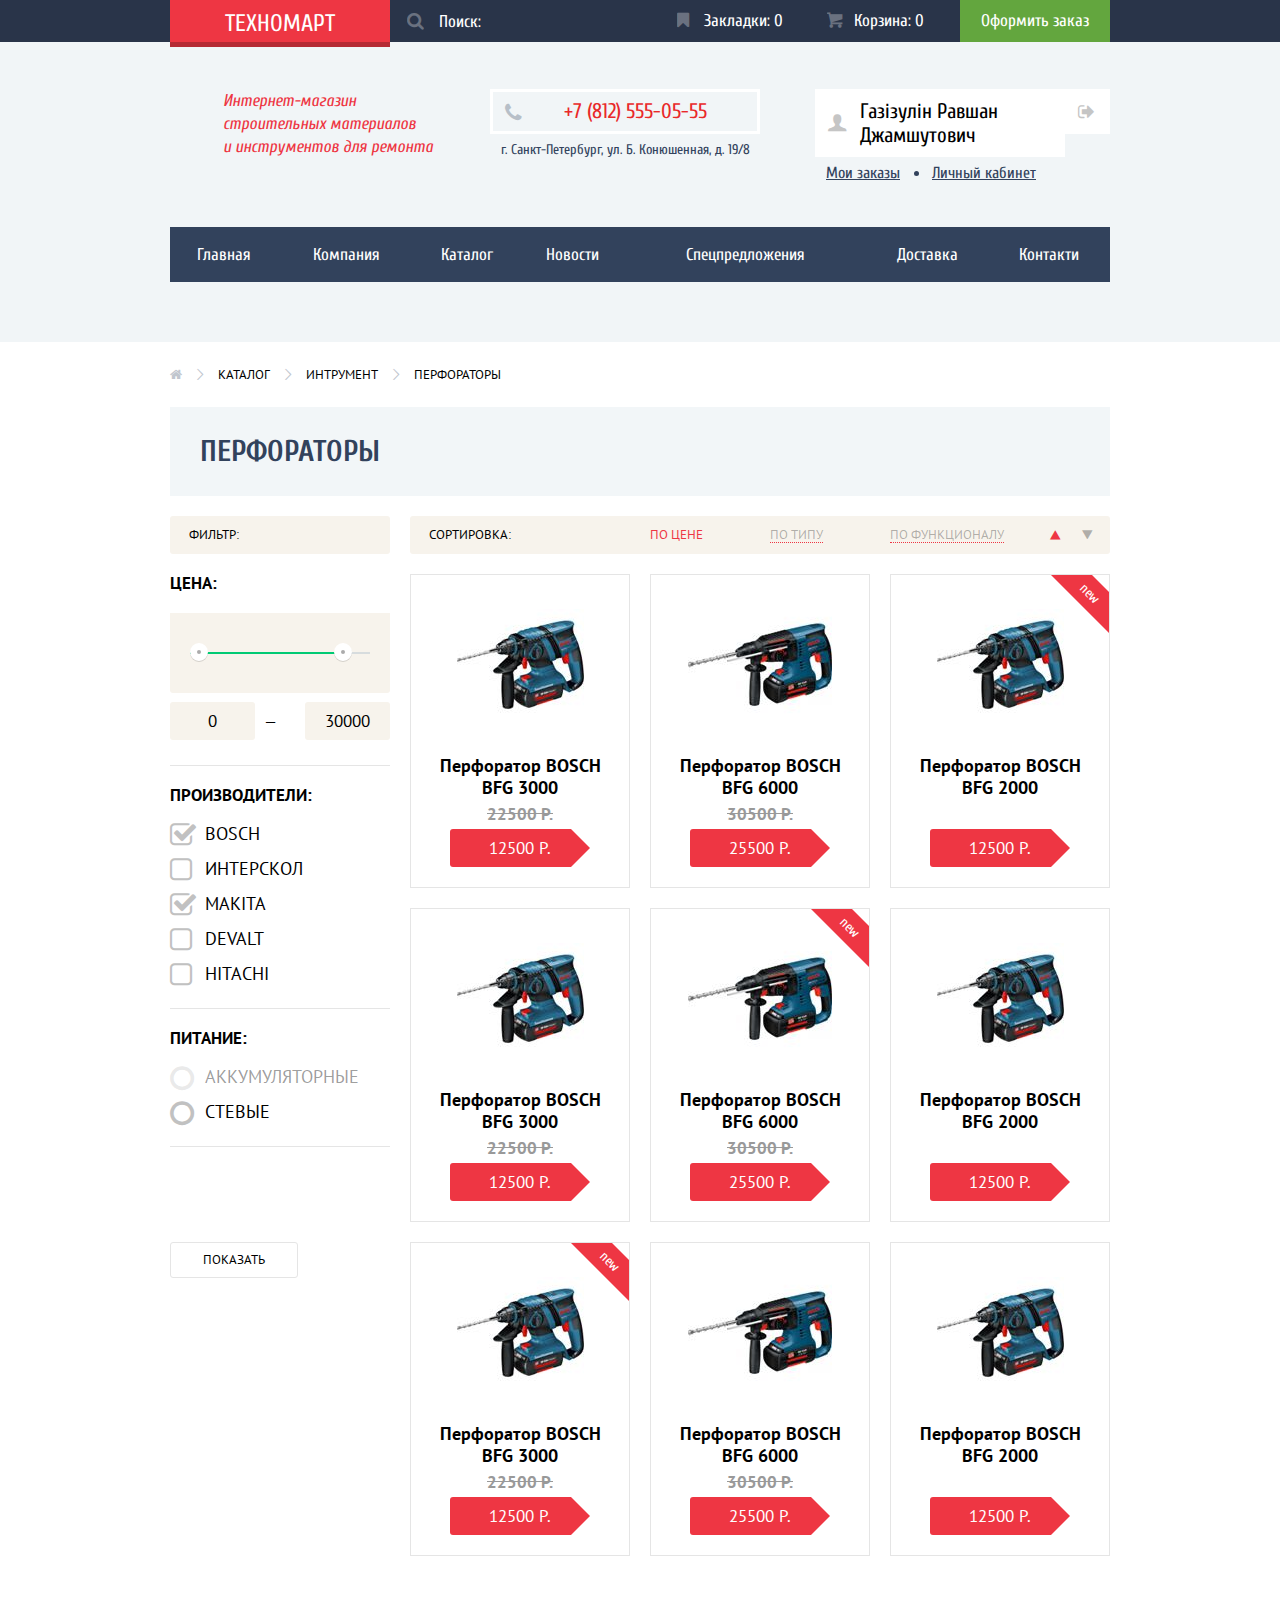
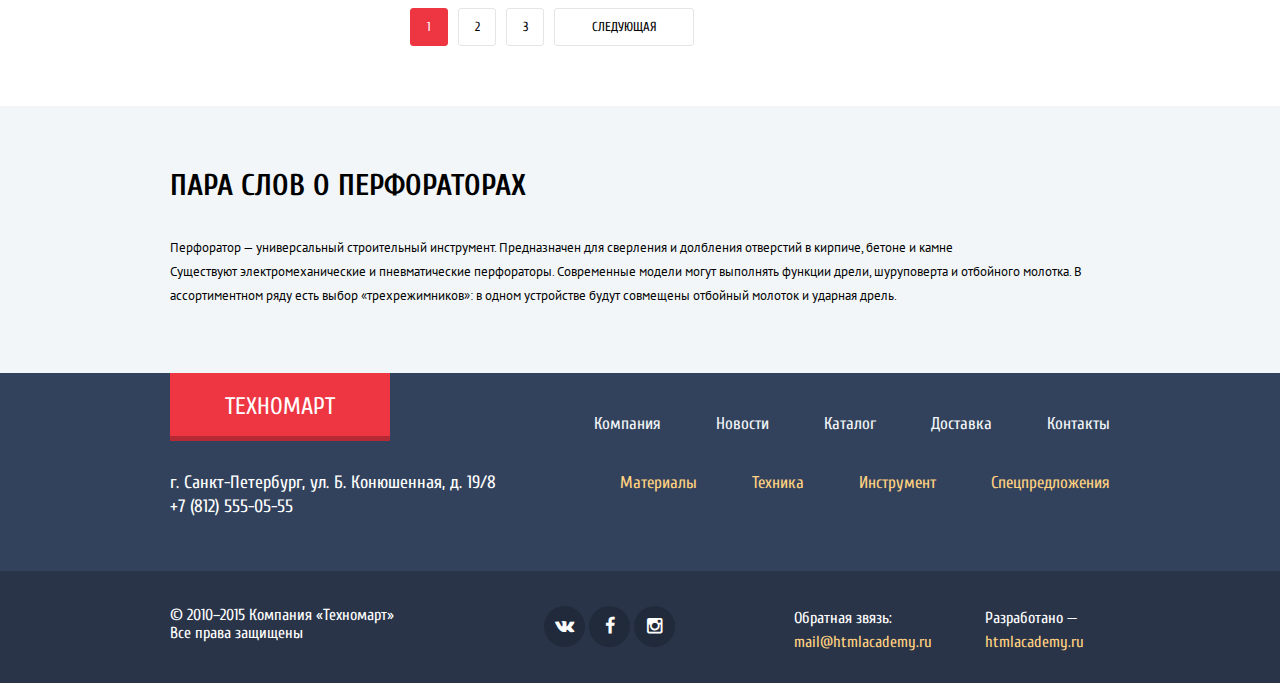
==== catalog.html @ a47a6f38 "Дороблено меню" ====
<!DOCTYPE html>
<html>
<head>
    <meta charset="utf-8">
    <link href="https://fonts.googleapis.com/css?family=PT+Sans:400,700|PT+Sans+Caption|Cuprum:400,700" rel="stylesheet" type="text/css">
    <link rel="stylesheet" href="css/normalize.css">
    <link rel="stylesheet" href="css/symbols-technomart.css">
    <link rel="stylesheet" href="css/style.css">
    <title>Техномарт</title>
</head>
<body>
    <div class="modal invisible">
        <div class="modal-header">
        </div>
        <div class="modal-content">
            <a href="#" class="close"></a>
            <div class="h1 product-added">Товар добавлен в корзину</div>
        </div>
        <div class="modal-footer">
            <div class="buttons">
                <a class="btn" href="#">Оформить заказ</a>
                <a class="btn btn-cancel" href="#">Продолжить покупки</a>
            </div>
        </div>
    </div>

    <header class="page-header">
        <div class="header-top-row">
            <div class="container">
                <ul class="top-panel">
                    <li><div class="logo"><a href="/">Техномарт</a></div></li>
                    <li>
                        <form class="search" action="/" method="get" enctype="application/x-www-form-urlencoded">
                            <input id="search" class="main-search" type="search" name="search" placeholder="Поиск:">
                            <label for="search" class="icon-search"></label>
                        </form>
                    </li>
                    <li><a href="#" class="panel-btn icon-bookmark">Закладки: <span>0</span></a></li>
                    <li><a href="#" class="panel-btn icon-basket">Корзина: <span>0</span></a></li>
                    <li><a href="#" class="panel-btn order-btn">Оформить заказ</a></li>
                </ul>
            </div>
        </div>
        <div class="header-bot-row">
            <div class="container">
                <div class="headblock">
                    <div class="row">
                        <p class="slogan-block">Интернет-магазин<span> строительных материалов</span><span> и инструментов для ремонта</span></p>

                        <div class="address-block">
                            <p class="phone icon-phone">+7 (812) 555-05-55</p>
                            <address>г. Санкт-Петербург, ул. Б. Конюшенная, д. 19/8</address>
                        </div>

                        <div class="user-block">
                            <div class="buttons usr-btns">
                                <a href="#" class="usr-btn usr-acount icon-user">Газізулін Равшан Джамшутович</a>
                                <a href="#" class="usr-btn usr-logot icon-logout"></a>
                            </div>
                            <ul class="user-menu">
                                <li><a href="#">Мои заказы</a></li>
                                <li><a href="#">Личный кабинет</a></li>
                            </ul>
                        </div>
                    </div>
                </div>
                <nav class="main-menu">
                    <ul class="row table-row">
                        <li><a href="#">Главная</a></li>
                        <li><a href="#">Компания</a></li>
                        <li><a href="#">Каталог</a></li>
                        <li><a href="#">Новости</a></li>
                        <li><a href="#">Спецпредложения</a></li>
                        <li><a href="#">Доставка</a></li>
                        <li><a href="#">Контакти</a></li>
                    </ul>
                </nav>
            </div>
        </div>
    </header>
    <nav class="breadcrumbs">
        <div class="container">
            <ul class="row">
                <li><a href="#" class="icon-home"></a></li>
                <li class="icon-right"><a href="#">Каталог</a></li>
                <li class="icon-right"><a href="#">Интрумент</a></li>
                <li class="icon-right"><a href="#">Перфораторы</a></li>
            </ul>
        </div>
    </nav>
    <div class="page-content">
        <div class="container">
            <div class="block-header inner-page-header">
                <h1>Перфораторы</h1>
            </div>
            <div class="inner-page-content">
                <div class="row">
                    <aside class="left-sidebar">
                        <div class="filter-header">
                            Фильтр:
                        </div>
                        <form action="/" method="get" enctype="application/x-www-form-urlencoded">
                            <fieldset>
                                <legend>Цена:</legend>
                                <div class="range">
                                    <div class="bar">
                                        <div class="progress"></div>
                                    </div>
                                    <div class="control control-left"></div>
                                    <div class="control control-right"></div>
                                </div>
                                <div class="row price-filter">
                                    <input type="text" name="minprice" class="price min-price" value="0">
                                    <div class="price-line">—</div>
                                    <input type="text" name="maxprice" class="price max-price" value="30000">
                                </div>
                            </fieldset>
                            <fieldset>
                                <legend>Производители:</legend>
                                <ul class="filter">
                                    <li>
                                        <input type="checkbox" id="bosch" value="Bosch" name="manufacture[]" checked><label for="bosch">Bosch</label>
                                    </li>
                                    <li>
                                        <input type="checkbox" id="interskol" value="Интерскол" name="manufacture[]"><label for="interskol">Интерскол</label>
                                    </li>
                                    <li>
                                        <input type="checkbox" id="makita" value="Makita" name="manufacture[]" checked><label for="makita">Makita</label>
                                    </li>
                                    <li>
                                        <input type="checkbox" id="dewalt" value="Devalt" name="manufacture[]"><label for="dewalt">Devalt</label>
                                    </li>
                                    <li>
                                        <input type="checkbox" id="hitachi" value="Hitachi" name="manufacture[]"><label for="hitachi">Hitachi</label>
                                    </li>
                                </ul>
                            </fieldset>
                            <fieldset>
                                <legend>Питание:</legend>
                                <ul class="filter">
                                    <li><input disabled type="radio" id="battery" name="power" value="Аккумуляторные"><label for="battery">Аккумуляторные</label></li>
                                    <li><input type="radio" id="elnetwork" name="power" value="Стевые"><label for="elnetwork">Стевые</label></li>
                                </ul>
                            </fieldset>
                            <input type="submit" name="sub" value="Показать" class="filter-submit">
                        </form>
                    </aside>
                    <div class="products">
                        <div class="filter-header">
                            <div class="row">
                                <div class="sort-title">Сортировка:</div>
                                <ul class="sort sort-by">
                                    <li class="active">По цене</li>
                                    <li><a href="#">По типу</a></li>
                                    <li><a href="#">По функционалу</a></li>
                                </ul>
                                <ul class="sort sort-direction">
                                    <li class="active"><span class="icon icon-up-dir"></span></li>
                                    <li><a href=""><span class="icon icon-down-dir"></span></a></li>
                                </ul>

                            </div>
                        </div>
                        <main class="main-content">
                            <div class="row product-row">
                                <article class="block product-block">
                                    <div class="product-btn-group invisible">
                                        <a href="#" class="btn-buy icon-basket">Купить</a>
                                        <a href="#" class="btn-add-bookmark">В закладки</a>
                                    </div>
                                    <div class="product-img-wrap">
                                        <img src="img/bosch-bfg-3000.jpg" width="127" height="112" alt="Перфоратор BOSCH BFG 3000">
                                    </div>
                                    <div class="product-info">
                                        <h2>Перфоратор BOSCH BFG 3000</h2>
                                        <span class="product-old-price">22500 р.</span>
                                        <span class="product-price">12500 р.</span>
                                    </div>
                                </article>
                                <article class="block product-block">
                                    <div class="product-btn-group invisible">
                                        <a href="#" class="btn-buy icon-basket">Купить</a>
                                        <a href="#" class="btn-add-bookmark">В закладки</a>
                                    </div>
                                    <div class="product-img-wrap">
                                        <img src="img/bosch-bfg-6000.jpg" width="144" height="128" alt="Перфоратор BOSCH BFG 6000">
                                    </div>
                                    <div class="product-info">
                                        <h2>Перфоратор BOSCH BFG 6000</h2>
                                        <span class="product-old-price">30500 р.</span>
                                        <span class="product-price">25500 р.</span>
                                    </div>
                                </article>
                                <article class="block product-block ribboned-new">
                                    <div class="product-btn-group invisible">
                                        <a href="#" class="btn-buy icon-basket">Купить</a>
                                        <a href="#" class="btn-add-bookmark">В закладки</a>
                                    </div>
                                    <div class="product-img-wrap">
                                        <img src="img/bosch-bfg-2000.jpg" width="127" height="112" alt="Перфоратор BOSCH BFG 2000">
                                    </div>
                                    <div class="product-info">
                                        <h2>Перфоратор BOSCH BFG 2000</h2>
                                        <span class="product-old-price"></span>
                                        <span class="product-price">12500 р.</span>
                                    </div>
                                </article>

                            </div>
                            <div class="row product-row">
                                <article class="block product-block">
                                    <div class="product-btn-group invisible">
                                        <a href="#" class="btn-buy icon-basket">Купить</a>
                                        <a href="#" class="btn-add-bookmark">В закладки</a>
                                    </div>
                                    <div class="product-img-wrap">
                                        <img src="img/bosch-bfg-3000.jpg" width="127" height="112" alt="Перфоратор BOSCH BFG 3000">
                                    </div>
                                    <div class="product-info">
                                        <h2>Перфоратор BOSCH BFG 3000</h2>
                                        <span class="product-old-price">22500 р.</span>
                                        <span class="product-price">12500 р.</span>
                                    </div>
                                </article>

                                <article class="block product-block ribboned-new">
                                    <div class="product-btn-group invisible">
                                        <a href="#" class="btn-buy icon-basket">Купить</a>
                                        <a href="#" class="btn-add-bookmark">В закладки</a>
                                    </div>
                                    <div class="product-img-wrap">
                                        <img src="img/bosch-bfg-6000.jpg" width="144" height="128" alt="Перфоратор BOSCH BFG 6000">
                                    </div>
                                    <div class="product-info">
                                        <h2>Перфоратор BOSCH BFG 6000</h2>
                                        <span class="product-old-price">30500 р.</span>
                                        <span class="product-price">25500 р.</span>
                                    </div>
                                </article>

                                <article class="block product-block">
                                    <div class="product-btn-group invisible">
                                        <a href="#" class="btn-buy icon-basket">Купить</a>
                                        <a href="#" class="btn-add-bookmark">В закладки</a>
                                    </div>
                                    <div class="product-img-wrap">
                                        <img src="img/bosch-bfg-2000.jpg" width="127" height="112" alt="Перфоратор BOSCH BFG 2000">
                                    </div>
                                    <div class="product-info">
                                        <h2>Перфоратор BOSCH BFG 2000</h2>
                                        <span class="product-old-price"></span>
                                        <span class="product-price">12500 р.</span>
                                    </div>
                                </article>

                            </div>
                            <div class="row product-row">

                                <article class="block product-block ribboned-new">
                                    <div class="product-btn-group invisible">
                                        <a href="#" class="btn-buy icon-basket">Купить</a>
                                        <a href="#" class="btn-add-bookmark">В закладки</a>
                                    </div>
                                    <div class="product-img-wrap">
                                        <img src="img/bosch-bfg-3000.jpg" width="127" height="112" alt="Перфоратор BOSCH BFG 3000">
                                    </div>
                                    <div class="product-info">
                                        <h2>Перфоратор BOSCH BFG 3000</h2>
                                        <span class="product-old-price">22500 р.</span>
                                        <span class="product-price">12500 р.</span>
                                    </div>
                                </article>

                                <article class="block product-block">
                                    <div class="product-btn-group invisible">
                                        <a href="#" class="btn-buy icon-basket">Купить</a>
                                        <a href="#" class="btn-add-bookmark">В закладки</a>
                                    </div>
                                    <div class="product-img-wrap">
                                        <img src="img/bosch-bfg-6000.jpg" width="144" height="128" alt="Перфоратор BOSCH BFG 6000">
                                    </div>
                                    <div class="product-info">
                                        <h2>Перфоратор BOSCH BFG 6000</h2>
                                        <span class="product-old-price">30500 р.</span>
                                        <span class="product-price">25500 р.</span>
                                    </div>
                                </article>

                                <article class="block product-block">
                                    <div class="product-btn-group">
                                        <a href="#" class="btn-buy icon-basket">Купить</a>
                                        <a href="#" class="btn-add-bookmark">В закладки</a>
                                    </div>
                                    <div class="product-img-wrap">
                                        <img src="img/bosch-bfg-2000.jpg" width="127" height="112" alt="Перфоратор BOSCH BFG 2000">
                                    </div>
                                    <div class="product-info">
                                        <h2>Перфоратор BOSCH BFG 2000</h2>
                                        <span class="product-old-price"></span>
                                        <span class="product-price">12500 р.</span>
                                    </div>
                                </article>

                            </div>
                        </main>
                        <nav class="pagination">
                            <ul>
                                <li class="active">1</li>
                                <li><a href="#">2</a></li>
                                <li><a href="#">3</a></li>
                                <li><a href="#" class="next">Следующая</a></li>
                            </ul>
                        </nav>
                    </div>
                </div>
            </div>
        </div>
    </div>
    <section class="category-about">
        <div class="container">
            <h1>Пара слов о перфораторах</h1>
            <p>Перфоратор — универсальный строительный инструмент. Предназначен для сверления и долбления отверстий в кирпиче, бетоне и камне
            <span>Существуют электромеханические и пневматические перфораторы. Современные модели могут выполнять функции дрели, шуруповерта и отбойного                             молотка. В ассортиментном ряду есть выбор «трехрежимников»: в одном устройстве будут совмещены отбойный молоток и ударная дрель.</span></p>
        </div>
    </section>
    <footer class="page-footer">
        <div class="footer-top-row">
            <div class="container">
                <div class="row">
                    <div class="logo-address">
                        <div class="logo"><a href="/">Техномарт</a></div>
                        <address>г. Санкт-Петербург, ул. Б. Конюшенная, д. 19/8
                        <span>+7 (812) 555-05-55</span></address>
                    </div>
                    <div class="menu-holder">
                        <nav class="footer-menu">
                            <ul>
                                <li><a href="#">Компания</a></li>
                                <li><a href="#">Новости</a></li>
                                <li><a href="#">Каталог</a></li>
                                <li><a href="#">Доставка</a></li>
                                <li><a href="#">Контакты</a></li>
                            </ul>
                        </nav>
                        <nav class="footer-promo-menu">
                            <ul>
                                <li><a href="#">Материалы</a></li>
                                <li><a href="#">Техника</a></li>
                                <li><a href="#">Инструмент</a></li>
                                <li><a href="#">Спецпредложения</a></li>
                            </ul>
                        </nav>
                    </div>
                </div>
            </div>
        </div>
        <div class="footer-bot-row">
           <div class="container">
                <div class="row">
                    <div class="copyright">
                        © 2010–2015 Компания «Техномарт»
                        <span>Все права защищены</span>
                    </div>
                    <div class="soc">
                        <ul>
                            <li><a class="icon-vk" href="#">Вконтакте</a></li>
                            <li><a class="icon-facebook" href="#">Facebook</a></li>
                            <li><a class="icon-instagramm" href="#">Instagram</a></li>
                        </ul>
                    </div>
                    <div class="contact-us">
                        <div class="row">
                            <div class="mail-us">Обратная звязь:<br><a href="mailto:mail@htmlacademy.ru">mail@htmlacademy.ru</a></div>
                            <div class="made-by">Разработано —<br><a href="//htmlacademy.ru">htmlacademy.ru</a></div>
                        </div>
                    </div>
                </div>
            </div>
        </div>
    </footer>
    </body>
</html>
---- css/symbols-technomart.css ----
@charset "UTF-8";

 @font-face {
  font-family: 'symbols-technomart';
  src: url('../fonts/symbols-technomart.eot?22619757');
  src: url('../fonts/symbols-technomart.eot?22619757#iefix') format('embedded-opentype'),
       url('../fonts/symbols-technomart.woff?22619757') format('woff'),
       url('../fonts/symbols-technomart.ttf?22619757') format('truetype'),
       url('../fonts/symbols-technomart.svg?22619757#symbols-technomart') format('svg');
  font-weight: normal;
  font-style: normal;
}
/* Chrome hack: SVG is rendered more smooth in Windozze. 100% magic, uncomment if you need it. */
/* Note, that will break hinting! In other OS-es font will be not as sharp as it could be */
/*
@media screen and (-webkit-min-device-pixel-ratio:0) {
  @font-face {
    font-family: 'symbols-technomart';
    src: url('../font/symbols-technomart.svg?22619757#symbols-technomart') format('svg');
  }
}
*/

 [class^="icon-"]:before, [class*=" icon-"]:before, [class^="icon-"]:after, [class*=" icon-"]:after {
  font-family: "symbols-technomart";
  font-style: normal;
  font-weight: normal;
  speak: none;

  display: inline-block;
  text-decoration: inherit;
  /* opacity: .8; */

  /* For safety - reset parent styles, that can break glyph codes*/
  font-variant: normal;
  text-transform: none;

  /* fix buttons height, for twitter bootstrap */
  line-height: 1em;

  /* Animation center compensation - margins should be symmetric */
  /* remove if not needed */

  /* you can be more comfortable with increased icons size */
  /* font-size: 120%; */

  /* Uncomment for 3D effect */
  /* text-shadow: 1px 1px 1px rgba(127, 127, 127, 0.3); */
}

.icon-left:before { content: '\3c'; } /* '&lt;' */
.icon-right:before { content: '\3e'; } /* '&gt;' */
.icon-basket:before { content: '\62'; } /* 'b' */
.icon-facebook:before { content: '\66'; } /* 'f' */
.icon-twitter:before { content: '\74'; } /* 't' */
.icon-vk:before { content: '\76'; } /* 'v' */
.icon-up:before { content: '\2c4'; } /* '˄' */
.icon-down:before { content: '\2c5'; } /* '˅' */
.icon-left-big:before { content: '\2190'; } /* '←' */
.icon-right-big:before { content: '\2192'; } /* '→' */
.icon-login:before { content: '\2386'; } /* '⎆' */
.icon-logout:before { content: '\241b'; } /* '␛' */
.icon-up-dir:before { content: '\25b2'; } /* '▲' */
.icon-down-dir:before { content: '\25bc'; } /* '▼' */
.icon-circle:before { content: '\25cb'; } /* '○' */
.icon-circle-dot:before { content: '\25cf'; } /* '●' */
.icon-star:before { content: '\2605'; } /* '★' */
.icon-check-off:before { content: '\2610'; } /* '☐' */
.icon-check-on:before { content: '\2611'; } /* '☑' */
.icon-youtube:before { content: '\f39e'; } /* '' */
.icon-home:before { content: '🏠'; } /* '\1f3e0' */
.icon-user:before { content: '👨'; } /* '\1f468' */
.icon-phone:before { content: '📞'; } /* '\1f4de' */
.icon-instagramm:before { content: '📷'; } /* '\1f4f7' */
.icon-search:before { content: '🔍'; } /* '\1f50d' */
.icon-bookmark:before { content: '🔖'; } /* '\1f516' */
---- css/style.css ----
html, body {
	margin: 0;
	padding: 0;
}
body {
	color: #000;
	font: normal 13px/1.5 "Cuprum", "Arial", sans-serif;
	min-width: 960px;
    text-transform: uppercase;
}
a {
	color: #32425c;
    text-decoration: none;
}
a:hover {
	color: #ee3643;
}
a:active {
	color: rgba(50, 66, 92,.3);
}
h1, h2, h3, div.h1, div.h2, div.h3, p {
	margin: 0;
}
h1, div.h1 {
    text-transform: uppercase;
	font-size: 30px;
    color: #32425c;
    line-height: 36px;
}
.category-about h1 {
	color: #000;
    margin-bottom: 32px;
}
.product-block h2 {
	color: #000;
	font-size: 18px;
	line-height: 22px;
	margin-bottom: 5px;
	text-transform: none;
}
p {
    font-family: "PT Sans";
    line-height: 24px;
    margin-bottom: 25px;
}
p span , address span {
    display: block;
}
.table-row {
	display: table-row;
}
.container {
	margin: 0 auto;
	padding-left: 10px;
	padding-right: 10px;
	width: 940px;
}
/* clear ;-) */
.row::after {
	clear: both;
	content: "";
	display: table;
}
/* Inputs */
input, textarea {
    background-color: #fff;
    border: 2px solid #d7dcde;
    border-radius: 3px;
    box-sizing: border-box;
    line-height: 18px;
    padding: 8px 14px;
    font-family: "PT Sans";
    font-size: 13px;
    width: 100%;
}
textarea {
    min-height: 112px;
}
input::-webkit-input-placeholder {
    color: #999;
    text-overflow: ellipsis;
}
input::-moz-placeholder {
    color: #999;
    text-overflow: ellipsis;
}
input:-moz-placeholder {
    color: #999;
    text-overflow: ellipsis;
}
input:-ms-input-placeholder {
	color: #999;
    text-overflow: ellipsis;
}
input[placeholer] {
    color: #999;
    text-overflow: ellipsis;
}
input:focus, textarea:focus {
    outline: none;
}
label {
    font-size: 18px;
    line-height: 18px;
    margin-bottom: 10px;
    display: block;
}
/* Modal */
.modal {
    display: none;
	background: #fff;
	z-index: 1;
	left: 50%;
	margin-left: -310px;
	margin-top: -141px;
    -webkit-box-shadow: 0 20px 40px 0 rgba(41,52,73,.75);
	-moz-box-shadow: 0 20px 40px 0 rgba(41,52,73,.75);
	-o-box-shadow: 0 20px 40px 0 rgba(41,52,73,.75);
    box-shadow: 0 20px 40px 0 rgba(41,52,73,.75);
	position: fixed;
	top: 50%;
	webkit-box-shadow: 0 20px 40px 0 rgba(41,52,73,.75);
	width: 620px;
    border-top: 7px solid #ee3643;
}
.visible {
	display: block;
}
.modal .close {
	background: url('../img/cross.png') 50% 50% no-repeat;
	height: 22px;
	position: absolute;
	right: 9px;
	top: 9px;
	width: 22px;
    z-index: 1;
}
.modal-content {
	padding-bottom: 37px;
	padding-top: 47px;
	position: relative;
}
.modal-content, .modal-footer {
	padding-left: 80px;
	padding-right: 80px;
}
.modal-footer {
	background: #f1f1f1;
	padding-bottom: 37px;
	padding-top: 37px;
}
.modal-content .product-added {
	background: url('../img/product-in-cart.png') 0 50% no-repeat;
	line-height: 80px;
	padding-left: 99px;
}
.buttons {
	font-size: 0;
}
.modal-footer .btn {
	margin-right: 20px;
}
.modal-footer .buttons .btn:last-child {
	margin-right: 0;
}
.modal .field-wrap {
    width: 220px;
    float: left;
    margin-right: 20px;
    margin-bottom: 22px;
}
.modal .field-wrap:last-child {
    margin-right: 0;
}
/* Type Button */
.btn {
	background: #ee3643;
	border-radius: 3px;
	color: #fff;
	display: inline-block;
	font-size: 14px;
	line-height: 18px;
	padding: 10px 5px;
	text-align: center;
	width: 210px;
    text-transform: uppercase;
}
input.btn {
    border: none;
    box-sizing: content-box;
    font-family: "Cuprum";
}
input.btn:active, input.btn:focus {
    outline: none;
}
.btn-sm {
    width: 185px;
}
.btn-lg {
    width: 240px;
}
.btn-hg {
    width: 290px;
}
.btn:hover {
	background: #ca2c37;
    color: #fff;
}
.btn:active {
    background: #ba2732;
    color: #fff;
}
.btn-cancel, .btn-cancel:hover, .btn-cancel:active {
	background-color: #fff;
	color: #000;
}
/* Header */
.page-header {
	text-transform: none;
    margin-bottom: 23px;
}
.header-top-row {
    color: #fff;
    font-size: 17px;
	background: #293449;
	min-height: 42px;
}
.header-bot-row {
    background: #f1f5f7;
	padding: 47px 0 60px;
}
.header-top-row  .top-panel {
	list-style-type: none;
	margin: 0;
	padding: 0;
}
.top-panel li {
	float: left;
}
.logo a {
    color:#fff;
	background: #ee3643;
	box-shadow: 0 5px 0 0 #b52a34;
	display: block;
	font-size: 24px;
	line-height: 47px;
    height: 42px;
	padding: 0 5px;
	text-align: center;
	text-transform: uppercase;
	width: 210px;
}
.logo a:hover {
	background: #ca2c37;
	box-shadow: 0 5px 0 0 #a3232d;
}
.logo a:active {
	background: #ba2732;
	box-shadow: 0 5px 0 0 #8f1f27;
}
.header-top-row .search {
	position: relative;
}
.header-top-row .main-search {
	background: transparent;
	border: none;
	color: #fff;
	height: 42px;
	padding: 0 0 0 49px;
	width: 221px;
    font-family: "Cuprum";
    font-size: 17px;
    border-radius: 0;
}
.main-search::-webkit-input-placeholder {
    color: #fff;
}
.main-search::-moz-placeholder {
    color: #fff;
}
.main-search:-moz-placeholder {
    color: #fff;
}
.main-search:-ms-input-placeholder {
	color: #fff;
}
.main-search:focus::-webkit-input-placeholder {
    color: #000;
}
.main-search:focus::-moz-placeholder {
    color: #000;
}
.main-search:focus:-moz-placeholder {
    color: #000;
}
.main-search:focus:-ms-placeholder {
    color: #000;
}
.header-top-row  .main-search:hover {
	background: #212a3a;
}
.header-top-row .main-search:focus {
	background: #fff;
	color: #000;
	outline: none;
}
.main-search + label:before {
	left: 17px;
	opacity: .3;
	position: absolute;
	top: 12px;
}
.main-search:hover + label:before, .main-search:focus + label:before {
	opacity: 1;
}
.main-search:focus + label:before {
	color: #ee3643;
}
.panel-btn {
    color: #fff;
	display: block;
	height: 42px;
	line-height: 42px;
	padding-left: 44px;
	position: relative;
	width: 106px;
}
.panel-btn:before {
	left: 17px;
	opacity: .3;
	position: absolute;
	top: 50%;
    margin-top: -9px;
}
.panel-btn:hover {
	background: #212a3a;
	color: #fff;
}
.panel-btn:hover:before {
	opacity: 1;
}
.panel-btn:active {
	background: #161d29;
    color: rgba(255,255,255,.6);
}
.panel-btn:active:before {
	opacity: .5;
}
.order-btn {
	background: #63a63e;
	padding: 0 5px;
	text-align: center;
	width: 140px;
}
.order-btn:hover {
	background: #5fbb2d;
}
.order-btn:active {
	background: #518534;
	color: rgba(255,255,255,.51);
}
.headblock {
    margin-bottom: 45px;
}
.slogan-block, .address-block, .user-block {
	float: left;
}
.address-block {
	margin-right: 50px;
	width: 270px;
}
.slogan-block {
    font-family: "Cuprum";
	color: #ee3643;
	font-size: 17px;
	font-style: italic;
	line-height: 23px;
	padding-left: 53px;
	width: 267px;
    margin: 0;
}
.phone {
    font-family: "Cuprum";
	border: 3px solid #fff;
	color: #e9292a;
	font-size: 21px;
	height: 39px;
	line-height: 39px;
	margin-bottom: 7px;
	padding-left: 71px;
	position: relative;
	width: 193px;
}
.phone:before {
	color: #b7bfc8;
	left: 12px;
	top: 50%;
    position: absolute;
    margin-top: -10px;
}
.address {
    font-family: "Cuprum";
	color: #32425c;
	font-size: 14px;
	line-height: 14px;
	text-align: center;
    margin: 0;
}
address {
    font-style: normal;
}
.page-header address {
    text-align: center;
    color: #32425c;
    font-size: 14px;
    line-height: 18px;
}
.page-footer address {
    line-height: 24px;
}
/* User block */
.user-block {
	width: 300px;
}
.usr-btns {
    margin-bottom: 7px;
    text-align: right;3
}
.usr-btn {
    min-height: 45px;
    font-size: 21px;
	line-height: 24px;
    background: #fff;
	color: #000;
	display: inline-block;
    padding: 10px 5px;
    position: relative;
    vertical-align: top;
    box-sizing: border-box;
    text-align: center;
    min-width: 45px;
}
.usr-acount {
    width: 250px;
    padding-left: 45px;
    text-align: left;
    overflow: hidden;
    text-overflow: ellipsis;
}
.usr-logout {
	width: 45px;
}
.usr-login {
    width: 121px;
    margin-right: 10px;
    padding-left: 45px;
    text-align: left;
}
.usr-register {
    width: 150px;
}
.usr-btn:hover {
	color: #000;
}
.usr-btn:before {
	color: #c5c5c5;
}
.usr-btn:before {
	font-size: 18px;
	position: absolute;
	top: 50%;
    margin-top: -9px;
}
.usr-btn:before {
	left: 13px;
}
.usr-btn:hover:before{
	color: #32425c;
}
.usr-btn:active, .usr-btn:active:before {
	color: rgba(0,0,0,.3);
}
/* Menu */
.user-menu {
	color: #32425c;
	font-size: 16px;
	line-height: 18px;
	list-style-type: disc;
	margin: 0;
	padding: 0;
}
.user-menu li {
	float: left;
	margin: 0 14px;
	padding: 0 2px;
	vertical-align: bottom;
}
.user-menu a {
	text-decoration: underline;
}
.user-menu li:first-child {
	list-style-type: none;
}
/* Main menu */
.main-menu {
	display: table;
    width: 100%;
}
.main-menu ul {
	background: #32425c;
	border-bottom: 5px solid #293449;
	font-size: 17px;
	list-style-type: none;
	margin: 0;
	padding: 0;
}
.main-menu li {
    display: table-cell;
}
.main-menu a {
	color: #fff;
	display: block;
	height: 55px;
	line-height: 55px;
	text-align: center;
}
.main-menu a:hover, .main-menu a:active {
	background: #293449;
}
.main-menu a:active {
	color: rgba(255,255,255,.5);
}
.breadcrumbs {
	min-height: 14px;
    margin-bottom: 22px;
}
.breadcrumbs ul {
    font-family: "PT Sans";
	list-style-type: none;
	margin: 0;
	padding: 0;
}
.breadcrumbs li {
	float: left;
}
.breadcrumbs li:before, .breadcrumbs a:before {
	color: #c1c6ce;
}
.breadcrumbs a {
	color: #000;
	margin: 0 15px;
    line-height: 14px;
}
.breadcrumbs li:first-child a {
	margin-left: 0;
}
.block-header {
	margin-bottom: 20px;
    line-height: 38px;
    padding: 27px 24px 26px 30px;
}
.inner-page-header {
	background: #f2f6f8;
}
.left-sidebar {
    font-family: "PT Sans";
	float: left;
	width: 220px;
}
.products {
	float: right;
	width: 700px;
}
.filter-header {
    font-family: "PT Sans";
	background: #f7f3ec;
	border-radius: 3px;
	line-height: 38px;
	margin-bottom: 20px;
    height: 38px;
	padding: 0 17px 0 19px;
}
.filter-header a {
	line-height: 14px;
}
fieldset {
	border: none;
	border-bottom: 1px solid #e5e5e5;
	margin: 0 0 20px 0;
	padding: 0 0 25px 0;
}
legend {
	font-size: 17px;
	font-weight: bold;
	line-height: 18px;
	margin: 0;
	margin-bottom: 21px;
	text-transform: uppercase;
}
.range {
	background: #f7f3ec;
	border-bottom-left-radius: 3px;
	border-bottom-right-radius: 3px;
	height: 41px;
	margin-bottom: 9px;
	padding: 0 20px;
	padding-top: 39px;
	position: relative;
}
.bar {
	background: #d7dcde;
	height: 2px;
	margin: 0 auto;
	width: 100%;
}
.progress {
	background: #00ca74;
	height: 2px;
	width: 83%;
}
.control {
	background: #ababab;
	border: 7px solid #fff;
	border-radius: 50%;
	box-shadow: 0 1px 0 0 rgba(0,0,0,.14);
	height: 4px;
	margin-top: -10px;
	position: absolute;
	width: 4px;
}
.control-left {
	left: 20px;
	top: 50%;
}
.control-right {
	right: 38px;
	top: 50%;
}
.price {
	background: #f7f3ec;
	border: none;
	border-radius: 3px;
	display: block;
	font: normal 17px/38px "PT Sans";
	height: 38px;
	outline: none;
	padding: 0 5px;
	text-align: center;
	width: 85px;
}
.min-price {
    float: left;
}
.max-price {
    float: right;
}
.price-line {
	float: left;
	font-size: 16px;
	line-height: 38px;
	text-align: center;
	width: 30px;
}
.filter {
	font-size: 15px;
	line-height: 20px;
	list-style-type: none;
	margin: 0;
	padding: 0;
}
.filter li {
	margin-bottom: 17px;
}
.filter li:last-child {
	margin-bottom: 0;
}
.filter input[type=checkbox], .filter input[type=radio] {
	display: none;
}
.filter label {
	cursor: pointer;
	padding-left: 35px;
	position: relative;
    margin: 0;
}
.filter label:before {
	color: #c1c1c1;
	font-family: "symbols-technomart";
	font-size: 28px;
	left: 0;
	line-height: 20px;
	position: absolute;
}
.filter label:hover:before {
	color: #b5b5b5;
}
.filter input[disabled] + label, .filter input[disabled] + label {
	color: rgba(0,0,0,.4);
}
.filter input[disabled] + label:before, .filter input[disabled] + label:before {
	color: rgba(181,181,181,.3);
}
.filter input[type=checkbox] + label:before {
	content: '\2610';
}
.filter input[type=checkbox]:checked + label:before {
	content: '\2611';
}
.filter input[type=radio] + label:before {
	content: '\25cb';
}
.filter input[type=radio]:checked + label:before {
	content: '\25cf';
}
.filter-submit {
	background: transparent;
	border: 1px solid #e5e5e5;
	border-radius: 3px;
	height: 36px;
	line-height: 18px;
	margin-top: 75px;
	padding: 0 5px;
	text-transform: uppercase;
	width: 128px;
}
.sort {
	float: left;
	list-style-type: none;
	margin: 0;
	padding: 0;
}
.sort-title {
	float: left;
	margin-right: 20px;
	width: 201px;
}
.sort li {
	display: inline-block;
}
.sort .active {
	color: #ee3643;
}
.sort-by {
	margin-right: 20px;
	width: 380px;
}
.sort-by li {
	margin-right: 64px;
}
.sort-by li:last-child {
	margin-right: 0;
}
.sort .icon {
	font-size: 23px;
    margin-right: 18px;
}
.sort .icon:before {
	line-height: 14px;
}
.sort li:last-child .icon {
	margin-right: 0;
}
.sort a {
	color: rgba(0,0,0,.3);
	display: block;
}
.sort-by a {
	border-bottom: 1px dotted #ee3643;
}
.sort a:hover {
	color: #000;
}
.sort-by a:hover {
	border-bottom: 1px solid #ee3643;
}
/* Product */
.popular {
    margin-bottom: 85px;
}
.product-row, .manufacture-row {
	margin-bottom: 20px;
}
.row .block:last-child {
	margin-right: 0;
}
.block {
    border: 1px solid #e5e5e5;
	float: left;
	margin-right: 20px;
	width: 218px;
    text-align: center;
    overflow: hidden;
    position: relative;
}
.block:hover {
	box-shadow: 0 0 35px 0 rgba(41,52,73,.5);
    outline: none;
}
.product-block:hover img {
	display: none;
}
.product-btn-group {
    display: none;
    position: absolute;
    top: 45px;
    left: 50%;
    margin-left: -67px;
}
.product-block:hover .product-btn-group{
	display: block;
}
.ribboned-new:after {
    text-align: center;
	background: #ee3643;
	color: #fff;
	content: 'new';
	display: block;
	font-size: 14px;
	height: 29px;
	line-height: 29px;
	position: absolute;
	right: -23px;
	top: 4px;
    -o-transform: rotate(45deg);
    -moz-transform: rotate(45deg);
    -webkit-transform: rotate(45deg);
	transform: rotate(45deg);
	width: 84px;
    text-transform: none;
}
.product-info {
    font-family: "PT Sans";
	padding: 0 20px 20px;
	position: relative;
}
.product-old-price {
	color: #999999;
	display: block;
	font-size: 17px;
	font-weight: bold;
	line-height: 20px;
    min-height: 20px;
	margin-bottom: 5px;
	text-decoration: line-through;
}
.product-price {
	background: #ee3643;
	border-radius: 3px;
	color: #fff;
	display: inline-block;
	font-size: 17px;
	line-height: 38px;
	position: relative;
	width: 90px;
    padding: 0 25px;
}
.product-price:after {
	border: 19px solid #fff;
	border-left: 19px solid transparent;
	content: '';
	display: block;
	position: absolute;
	right: -19px;
	top: 0;
}
.product-img-wrap {
	height: 180px;
	width: 218px;
    line-height: 180px;
}
.manufacture-img-wrap {
    width: 218px;
    height: 143px;
    line-height: 143px;
}
.block img {
	max-width: 100%;
    max-height: 100%;
    height: auto;
    width: auto;
    display: inline-block;
    vertical-align: middle;
}
.btn-buy {
    text-align: left;
	display: block;
    line-height: 35px;
    padding: 0 5px 0 49px;
    height: 35px;
    width: 81px;
    background: #63a63e;
    color: #fff;
    border-bottom: 3px solid #367315;
    border-radius: 3px;
    margin-bottom: 7px;
    position: relative;
}
.btn-buy:before {
	position: absolute;
    left: 13px;
    line-height: 35px;
    font-size: 17px;
}
.btn-add-bookmark {
    display: block;
    line-height: 32px;
	height: 32px;
    width: 129px;
    border: 3px solid #63a63e;
    color: #32425c;
    border-radius: 3px;
    position: relative;
}
.btn-buy:hover {
	background: #5fbb2d;
    color: #fff;
}
.btn-buy:active {
	background: #518534;
    color: #fff;
}
.btn-add-bookmark:hover {
    border-color: #32425c;
    color: #32425c;
}
.btn-add-bookmark:active {
    border-color: rgba(50,66,92,.3);
    color: rgba(50,66,92,.3);
}
.main-content {
	margin-bottom: 52px;
}
.category-about {
	background: #f2f6f8;
    padding: 62px 0 40px 0;
    text-transform: none;
}
/* Pagination */
.pagination ul {
	margin: 0;
    padding: 0;
    font-size: 0;
    list-style-type: none;
}
.pagination li {
    margin-right: 10px;
    display: inline-block;
}
.pagination a, .pagination li.active{
	text-align: center;
    font-size: 13px;
    height: 36px;
    padding: 0 4px;
    min-width: 28px;
    line-height: 36px;
    border-radius: 3px;
    text-transform: uppercase;
}
.pagination a {
    display: block;
    color: #000;
    border: 1px solid #e5e5e5;
}
.pagination a.next {
    min-width: 130px;
	padding-left: 4px;
    padding-right: 4px;
}
.pagination li.active {
	background: #ee3643;
    color: #fff;
    border: 1px solid #ee3643;
}
.pagination a:hover {
    border-color: #bdc6ca;
}
.pagination a:active {
    border-color: #ee3643;
}
.inner-page-content {
	margin-bottom: 60px;
}
.custom p{
	font-family: "PT Sans";
    text-transform: none;
}
/* Footer */
.page-footer {
    color: #fff;
	text-transform: none;
}
.page-footer .logo a {
    height: 63px;
    line-height: 68px;
    margin-bottom: 35px;
    margin-top: -42px;
}
.footer-top-row {
    font-size: 18px;
	background: #32425c;
    padding: 42px 0 52px;
}
.page-footer .address {
	text-align: left;
    color: #f1f5f7;
    line-height: 24px;
    font-size: 18px;
}
.page-footer .logo-address {
    float: left;
	width: 380px;
}
.page-footer .menu-holder {
	float: right;
    width: 550px;
}
.footer-menu ul, .footer-promo-menu ul {
	margin: 0;
    padding: 0;
    list-style-type: none;
    font-size: 0;
    text-align: right;
}
.footer-menu ul {
    margin-bottom: 42px;
}
.footer-menu li, .footer-promo-menu li{
	display: inline-block;
    margin-right: 55px;
}
.footer-menu li:last-child, .footer-promo-menu li:last-child {
	margin-right: 0;
}
.footer-menu a, .footer-promo-menu a {
	font-size: 17px;
    line-height: 1;
}
.footer-menu a {
	color: #f1f5f7;
}
.footer-promo-menu a{
	color: #ffd180;
}
.footer-menu a:hover, .footer-promo-menu a:hover {
	text-decoration: underline;
}
.footer-menu a:active, .footer-promo-menu a:active {
    opacity: .5;
    text-decoration: none;
}
/* Bottom row */
.footer-bot-row {
    font-size: 16px;
	background: #293449;
    color: #fff;
    padding: 35px 0 29px;
}
.page-footer .copyright, .page-footer .soc, .page-footer .contact-us {
	float: left;
}
.page-footer .copyright {
	margin-right: 150px;
    line-height: 18px;
}
.copyright span {
	display: block;
}
.page-footer .soc {
	width: 150px;
    margin-right: 100px;
}
.soc ul {
    font-size: 0;
    margin: 0;
    padding: 0;
    list-style-type: none;
}
.soc li {
    display: inline-block;
}
.soc a {
    text-align: center;
    color: #fff;
    display: block;
    width: 41px;
    height: 41px;
    background: #212a3a;
    border-radius: 50%;
    margin-right: 4px;
}
.soc a:before {
    font-size: 18px;
    line-height: 41px;
}
.soc a:hover {
    background: #ee3643;
}
.page-footer .contact-us {
	width: 300px;
}
.page-footer .mail-us, .page-footer .made-by {
	float: left;
}
.contact-us a {
	color: #ffd180;
}
.contact-us a:hover {
	color: #ffd180;
    text-decoration: underline;
}
.contact-us a:active {
	color: #ee3643;
    text-decoration: none;
}
.page-footer .mail-us {
	margin-right: 53px;
}
/* Promo */
.tile {
    position: relative;
    overflow: hidden;
    float: left;
    width: 175px;
    margin: 0 20px 20px 0;
    padding: 22px 100px 22px 25px;
}
.tile:last-child {
    margin-right: 0;
}
.tile-title {
    line-height: 30px;
    color: #fff;
    font-size: 24px;
    font-weight: bold;
    text-transform: none;
    margin-bottom: 11px;
}
.btn-tile {
    color: #fff;
    text-align: center;
    display: block;
    border-radius: 3px;
    width: 125px;
    padding: 0 5px;
    background-color: rgba(0,0,0,.1);
    height: 38px;
    line-height: 38px;
}
.btn-tile:hover {
    background-color: rgba(0,0,0,.2);
    color: #fff;
}
.btn-tile:active {
    background-color: rgba(0,0,0,.3);
    color: #fff;
}
.material-tile {
    background: url('../img/tile-bucket.png') #f6b22d 80% 50% no-repeat;
}
.instrument-tile {
    background: url('../img/tile-drill.png') #4aafde 87% 50% no-repeat;
}
.machine-tile {
    background: url('../img/tile-tractor.png') #cc79d1 87% 50% no-repeat;
}
.discount-tile {
    background: url('../img/tile-basket.png') #85d179 80% 50% no-repeat;
}
.shipping-tile {
    background: url('../img/tile-bus.png') #f6b22d 87% 50% no-repeat;
}
.slider ~ .tile {
    margin-right: 0;
}
.slider {
    position: relative;
    float: left;
    width: 620px;
    margin-right: 20px;
}
.slider .slide {
    display: none;
}
.slider input:nth-child(1):checked ~ .slides .slide:nth-child(1) {
    display: block;
}
.slider input:nth-child(2):checked ~ .slides .slide:nth-child(2) {
    display: block;
}
.slider input[type=radio] {
    display: none;
}
.slider .indicators {
    position: absolute;
    bottom: 36px;
    left: 50%;
    font-size: 0;
    color: #fff;
    z-index: 1;
}
.indicators label {
	display: inline-block;
    height: 6px;
    width: 6px;
    border: 2px solid #fff;
    background-color: #fff;
    border-radius: 50%;
    cursor: pointer;
    margin: 0 10px 0 0;
}
.slider input:nth-child(1):checked ~ .indicators label:nth-child(1) {
    background-color: #ee3643;
}
.slider input:nth-child(2):checked ~ .indicators label:nth-child(2) {
    background-color: #ee3643;
}
.slider .slide {
	position: relative;
}
.slide .btn {
    position: absolute;
    left: 25px;
    bottom: 22px;
}
.slide .slide-title {
	position: absolute;
    top: 15px;
    left: 26px;
    color: #fff;
    font-size: 36px;
    line-height: 48px;
    font-weight: bold;
}
.slide-title span {
    font-weight: normal;
	font-size: 18px;
    display: block;
    line-height: 24px;
    text-transform: none;
}
.slider .slider-control {
    cursor: pointer;
    position: absolute;
    font-size: 45px;
    line-height: 45px;
    top: 50%;
    margin-top: -25px;
    display: block;
}
.slider .slide-left {
	left: 25px;
}
.slider .slide-right {
	right: 25px;
}
.slider .slider-control {
    color: #fff;
    display: block;
}
.feature-header {
	background-color: #f7f3ec;
}
.block-header .btn {
	float: right;
    clear: both;
}
.piano-slider {
    position: relative;
    padding-top: 40px;
}
.piano-slider .piano-slide {
    width: 621px;
    position: absolute;
    right: 0;
    top: 0;
    display: none;
    padding-left: 89px;
    padding-top: 35px;
    background: url('../img/slider-shadow.png') 0 0 no-repeat;
}
.piano-slide h2{
	font-size: 36px;
    line-height: 48px;
    color: #32425c;
    font-weight: normal;
    margin-bottom: 20px;
}
.piano-slider input[type=radio] {
    display: none;
}
.piano-slider input + .piano-key {
    background: #32425c;
    color: #fff;
    display: block;
    width: 196px;
    height: 59px;
    font-size: 21px;
    line-height: 59px;
    padding:0 22px;
    font-weight: bold;
    cursor: pointer;
    border-top: 1px solid #405069;
    border-bottom: 1px solid #293449;
    text-transform: none;
    margin: 0;
}
.piano-slider .piano-key:hover {
	background-color: #293449;
}
.piano-slider input:checked + .piano-key {
    color: #32425c;
    background-color: #fff;
    border-top: 1px solid #fff;
    border-bottom: 1px solid #fff;
}
.piano-slider input:checked + .piano-key + .piano-slide {
    display: block;
}
.piano-slider .slide-wrap {
    min-height: 295px;
    padding-right: 242px;
}
.piano-slider .slide-wrap {
    background-position: 100% 5px;
    background-repeat: no-repeat;
}
.piano-slider .shipping {
    background-image: url('../img/delivery.png');
}
.piano-slider .guaranty {
    background-image: url('../img/guaranty-label.png');
}
.piano-slider .credit {
    background-image: url('../img/credit-label.png');
}
.service, .company {
    text-transform: none;
    padding: 65px 0 102px;
}
.service h1, .company h1{
	color: #000;
    font-weight: normal;
    margin-bottom: 25px;
}
.service {
	background: #f2f6f8;
}
.service .section-header {
	width: 400px;
}
.company {
    position: relative;
}
.company .about {
	float: left;
    width: 540px;
}
.company .contacts {
    float: right;
    width: 300px;
}
.about-list {
    list-style-type: none;
	font-size: 18px;
    line-height: 20px;
    padding: 0;
    margin: 0 0 30px 0;
}
.about-list li {
	margin-bottom: 20px;
    padding-left: 36px;
    position: relative;
}
.about-list li:last-child {
	margin-bottom: 0;
}
.about-list li:before {
    content: '';
    display: block;
    width: 25px;
    height: 2px;
    position: absolute;
    left: 0;
    top: 10px;
    background: #fb565a;
    margin-top: -2px;
}
.map {
    margin: 0 0 40px 0;
}
.modal-map {
	width: 960px;
    height: 446px;
    border: none;
    margin-left: -480px;
}
.modal-map .close {
	top: 45px
}
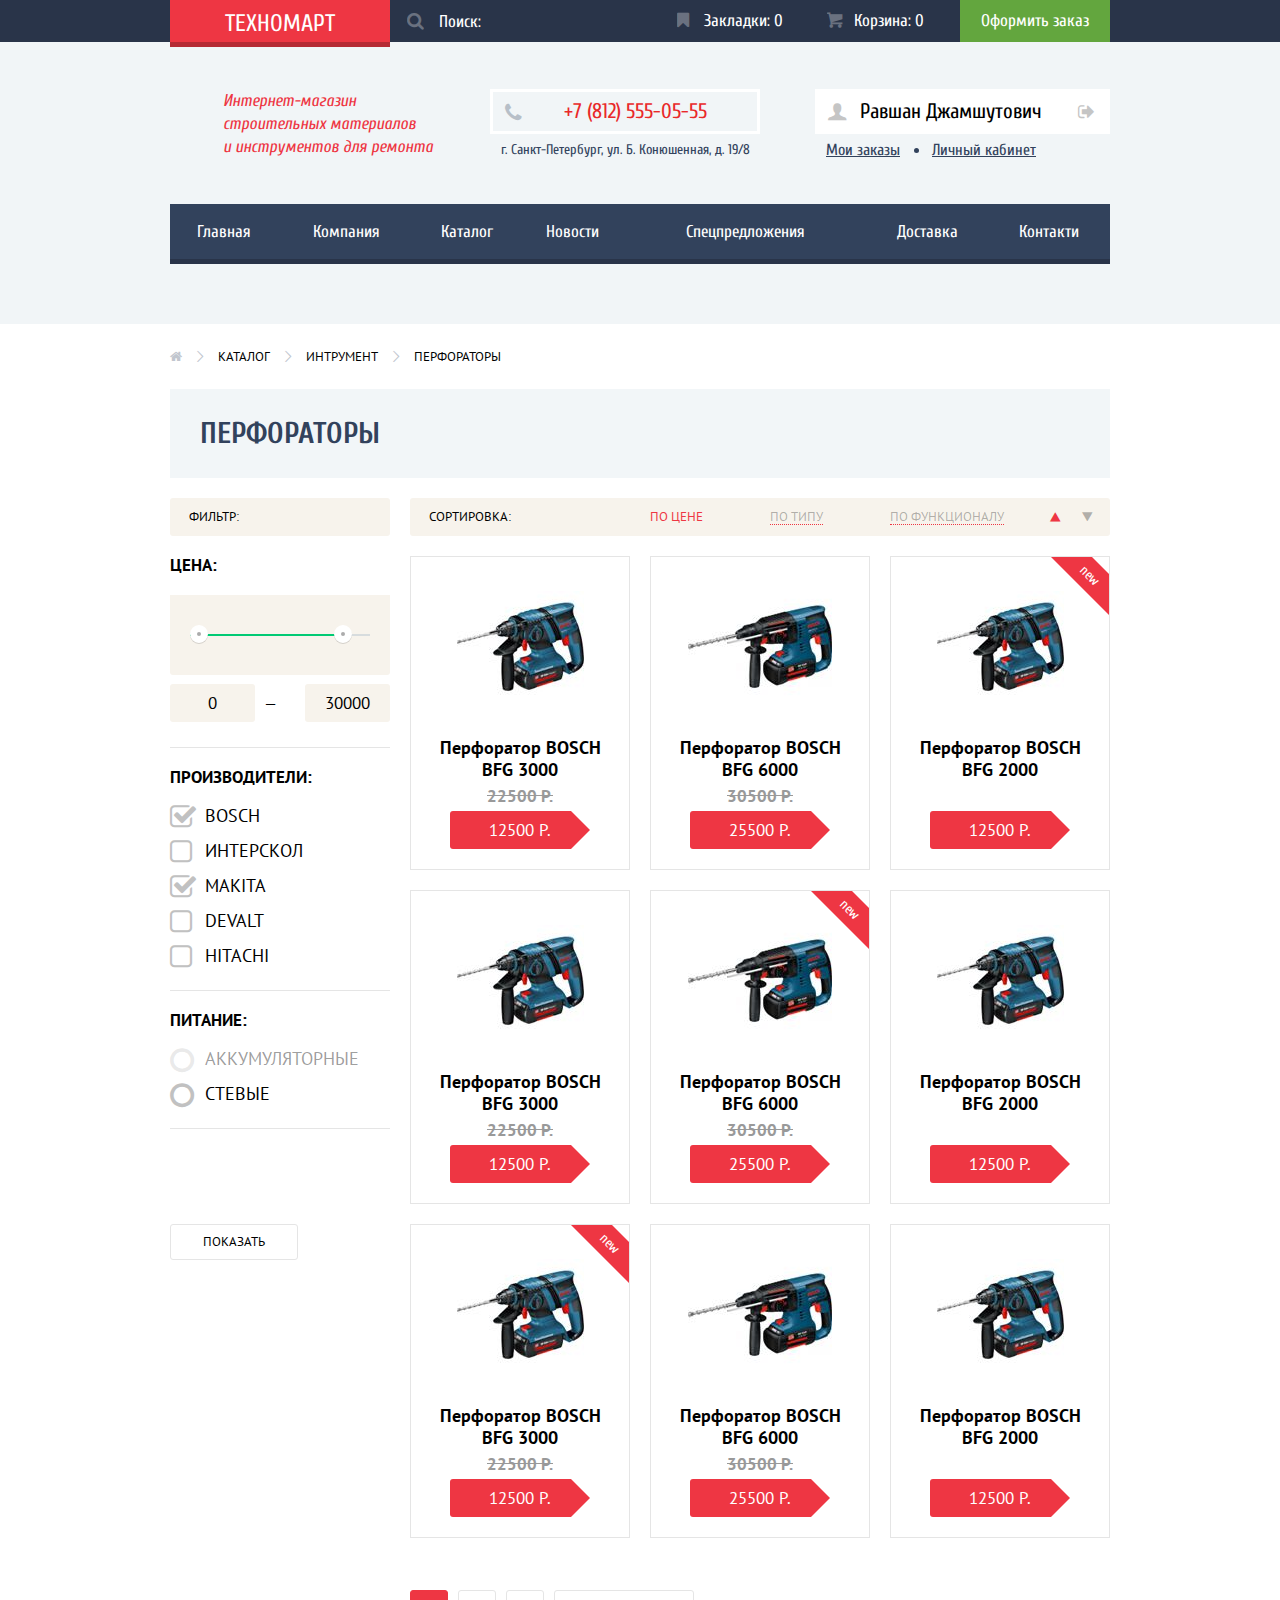
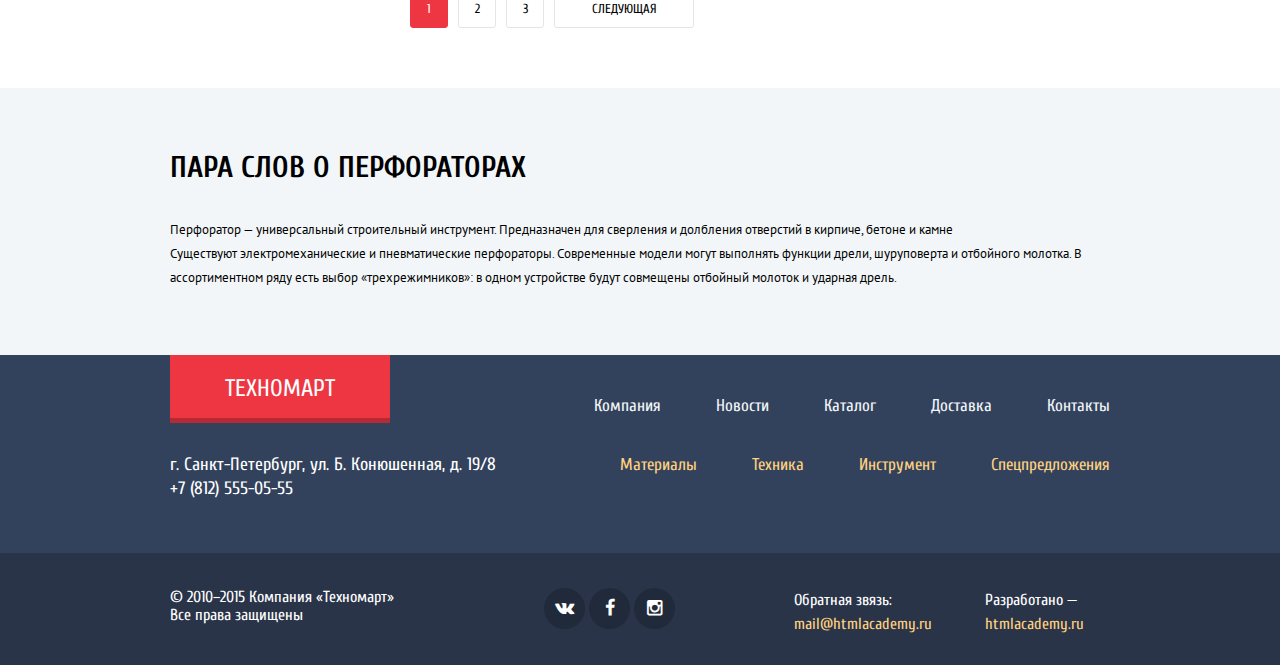
==== commit 21e8dfa4: "Дороби JS" ====
--- a/catalog.html
+++ b/catalog.html
@@ -9,9 +9,7 @@
     <title>Техномарт</title>
 </head>
 <body>
-    <div class="modal invisible">
-        <div class="modal-header">
-        </div>
+    <div class="modal modal-in-cart">
         <div class="modal-content">
             <a href="#" class="close"></a>
             <div class="h1 product-added">Товар добавлен в корзину</div>
@@ -23,7 +21,6 @@
             </div>
         </div>
     </div>
-
     <header class="page-header">
         <div class="header-top-row">
             <div class="container">
@@ -54,7 +51,7 @@
 
                         <div class="user-block">
                             <div class="buttons usr-btns">
-                                <a href="#" class="usr-btn usr-acount icon-user">Газізулін Равшан Джамшутович</a>
+                                <a href="#" class="usr-btn usr-acount icon-user">Равшан Джамшутович</a>
                                 <a href="#" class="usr-btn usr-logot icon-logout"></a>
                             </div>
                             <ul class="user-menu">
@@ -65,7 +62,7 @@
                     </div>
                 </div>
                 <nav class="main-menu">
-                    <ul class="row table-row">
+                    <ul class="row">
                         <li><a href="#">Главная</a></li>
                         <li><a href="#">Компания</a></li>
                         <li><a href="#">Каталог</a></li>
--- a/css/style.css
+++ b/css/style.css
@@ -45,9 +45,6 @@
 }
 p span , address span {
     display: block;
-}
-.table-row {
-	display: table-row;
 }
 .container {
 	margin: 0 auto;
@@ -122,9 +119,7 @@
 	webkit-box-shadow: 0 20px 40px 0 rgba(41,52,73,.75);
 	width: 620px;
     border-top: 7px solid #ee3643;
-}
-.visible {
-	display: block;
+    z-index: 2;
 }
 .modal .close {
 	background: url('../img/cross.png') 50% 50% no-repeat;
@@ -505,10 +500,11 @@
 .main-menu {
 	display: table;
     width: 100%;
+    border-bottom: 5px solid #293449;
 }
 .main-menu ul {
+    display: table-row;
 	background: #32425c;
-	border-bottom: 5px solid #293449;
 	font-size: 17px;
 	list-style-type: none;
 	margin: 0;
@@ -1397,3 +1393,6 @@
 .modal-map .close {
 	top: 45px
 }
+.visible {
+	display: block;
+}
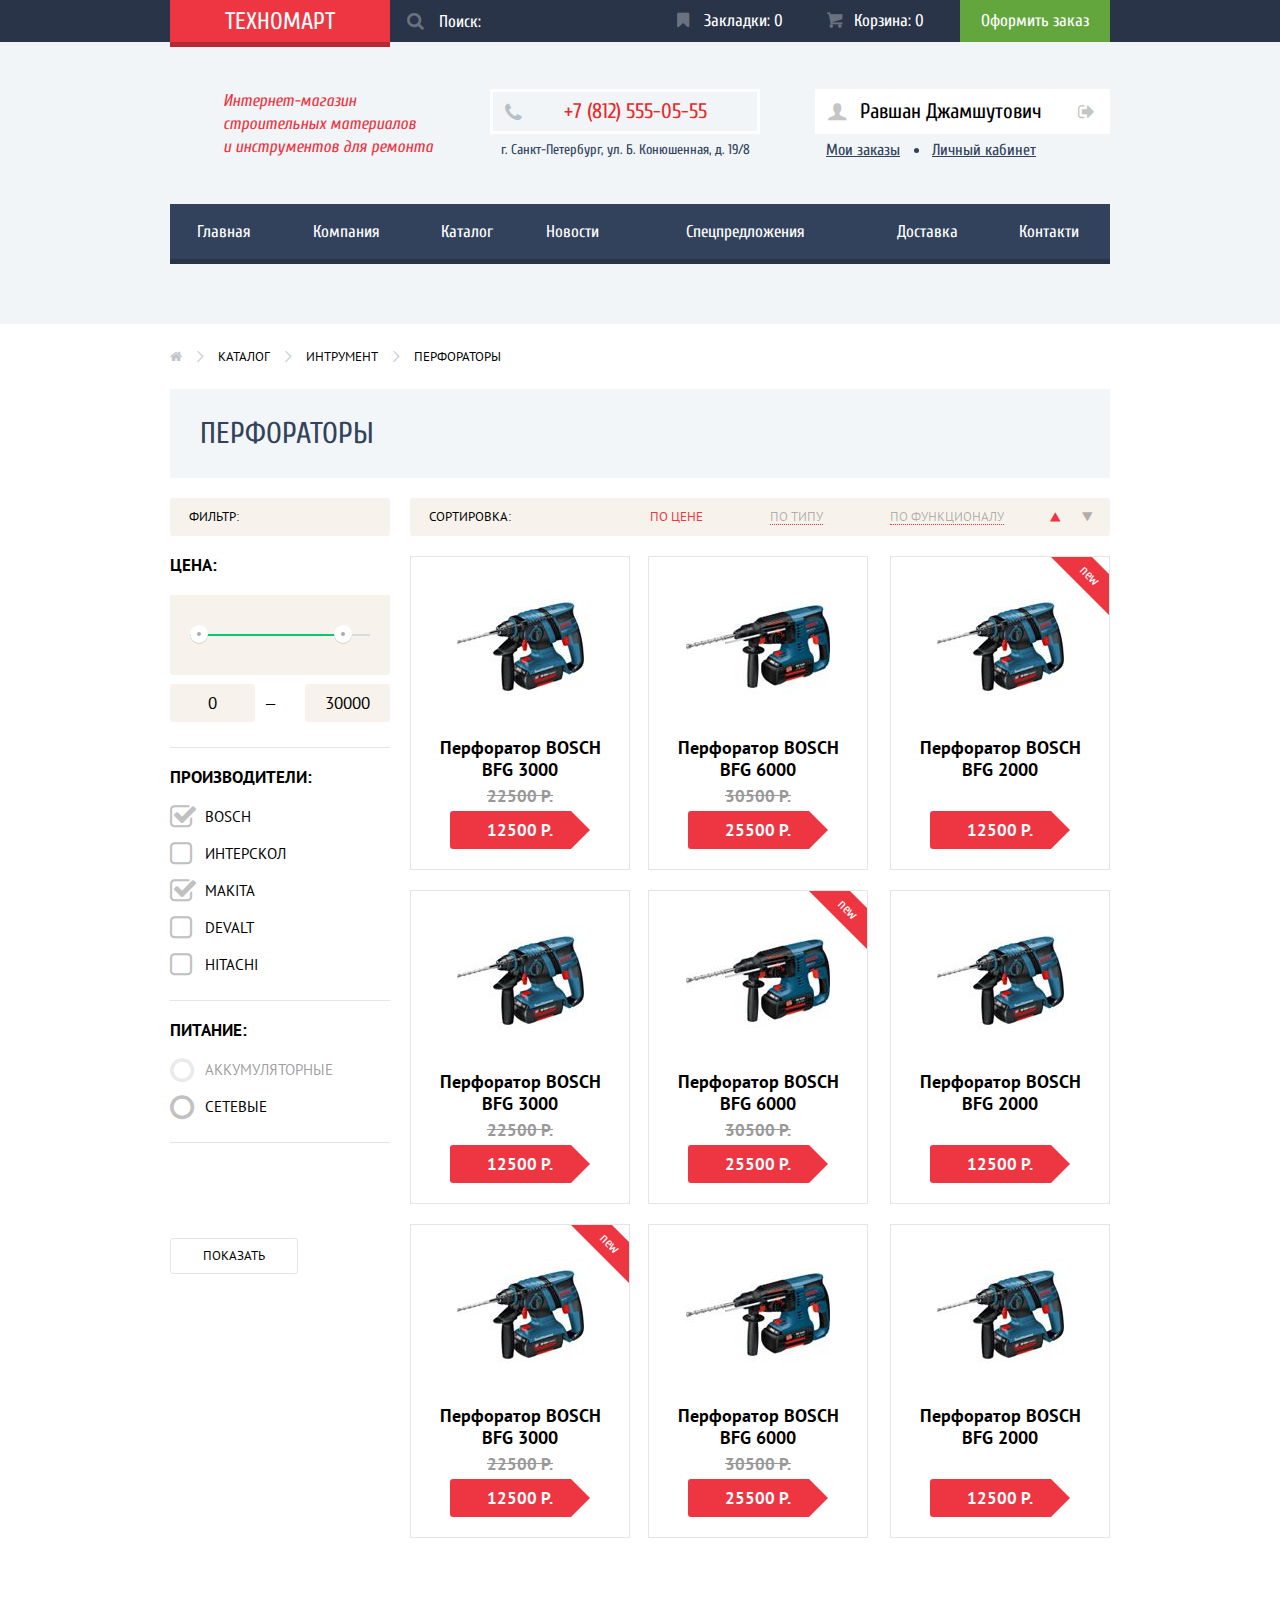
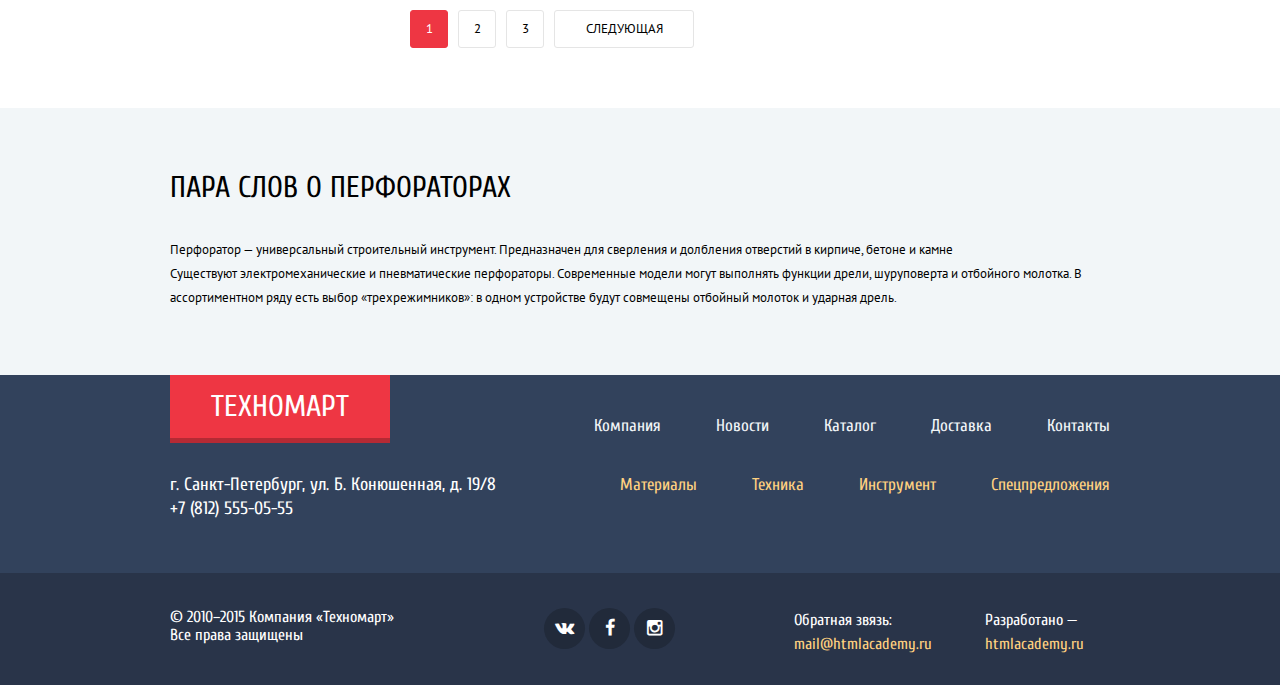
==== commit a4b662ee: "Допрацьовуємо" ====
--- a/catalog.html
+++ b/catalog.html
@@ -1,17 +1,18 @@
 <!DOCTYPE html>
 <html>
+
 <head>
     <meta charset="utf-8">
-    <link href="https://fonts.googleapis.com/css?family=PT+Sans:400,700|PT+Sans+Caption|Cuprum:400,700" rel="stylesheet" type="text/css">
-    <link rel="stylesheet" href="css/normalize.css">
-    <link rel="stylesheet" href="css/symbols-technomart.css">
+    <link href="https://fonts.googleapis.com/css?family=PT+Sans:400,700%7CPT+Sans+Caption%7CCuprum:400,700" rel="stylesheet" type="text/css">
+    <link rel="stylesheet" href="css/normalize.min.css">
     <link rel="stylesheet" href="css/style.css">
     <title>Техномарт</title>
 </head>
+
 <body>
     <div class="modal modal-in-cart">
         <div class="modal-content">
-            <a href="#" class="close"></a>
+            <button class="close"></button>
             <div class="h1 product-added">Товар добавлен в корзину</div>
         </div>
         <div class="modal-footer">
@@ -25,7 +26,9 @@
         <div class="header-top-row">
             <div class="container">
                 <ul class="top-panel">
-                    <li><div class="logo"><a href="/">Техномарт</a></div></li>
+                    <li>
+                        <div class="logo"><a href="/">Техномарт</a></div>
+                    </li>
                     <li>
                         <form class="search" action="/" method="get" enctype="application/x-www-form-urlencoded">
                             <input id="search" class="main-search" type="search" name="search" placeholder="Поиск:">
@@ -78,7 +81,9 @@
     <nav class="breadcrumbs">
         <div class="container">
             <ul class="row">
-                <li><a href="#" class="icon-home"></a></li>
+                <li>
+                    <a href="#" class="icon-home"></a>
+                </li>
                 <li class="icon-right"><a href="#">Каталог</a></li>
                 <li class="icon-right"><a href="#">Интрумент</a></li>
                 <li class="icon-right"><a href="#">Перфораторы</a></li>
@@ -116,27 +121,38 @@
                                 <legend>Производители:</legend>
                                 <ul class="filter">
                                     <li>
-                                        <input type="checkbox" id="bosch" value="Bosch" name="manufacture[]" checked><label for="bosch">Bosch</label>
-                                    </li>
-                                    <li>
-                                        <input type="checkbox" id="interskol" value="Интерскол" name="manufacture[]"><label for="interskol">Интерскол</label>
-                                    </li>
-                                    <li>
-                                        <input type="checkbox" id="makita" value="Makita" name="manufacture[]" checked><label for="makita">Makita</label>
-                                    </li>
-                                    <li>
-                                        <input type="checkbox" id="dewalt" value="Devalt" name="manufacture[]"><label for="dewalt">Devalt</label>
-                                    </li>
-                                    <li>
-                                        <input type="checkbox" id="hitachi" value="Hitachi" name="manufacture[]"><label for="hitachi">Hitachi</label>
+                                        <input type="checkbox" id="bosch" value="Bosch" name="manufacture[]" checked>
+                                        <label for="bosch">Bosch</label>
+                                    </li>
+                                    <li>
+                                        <input type="checkbox" id="interskol" value="Интерскол" name="manufacture[]">
+                                        <label for="interskol">Интерскол</label>
+                                    </li>
+                                    <li>
+                                        <input type="checkbox" id="makita" value="Makita" name="manufacture[]" checked>
+                                        <label for="makita">Makita</label>
+                                    </li>
+                                    <li>
+                                        <input type="checkbox" id="dewalt" value="Devalt" name="manufacture[]">
+                                        <label for="dewalt">Devalt</label>
+                                    </li>
+                                    <li>
+                                        <input type="checkbox" id="hitachi" value="Hitachi" name="manufacture[]">
+                                        <label for="hitachi">Hitachi</label>
                                     </li>
                                 </ul>
                             </fieldset>
                             <fieldset>
                                 <legend>Питание:</legend>
                                 <ul class="filter">
-                                    <li><input disabled type="radio" id="battery" name="power" value="Аккумуляторные"><label for="battery">Аккумуляторные</label></li>
-                                    <li><input type="radio" id="elnetwork" name="power" value="Стевые"><label for="elnetwork">Стевые</label></li>
+                                    <li>
+                                        <input disabled type="radio" id="battery" name="power" value="Аккумуляторные">
+                                        <label for="battery">Аккумуляторные</label>
+                                    </li>
+                                    <li>
+                                        <input type="radio" id="elnetwork" name="power" value="Стевые">
+                                        <label for="elnetwork">Сетевые</label>
+                                    </li>
                                 </ul>
                             </fieldset>
                             <input type="submit" name="sub" value="Показать" class="filter-submit">
@@ -317,7 +333,7 @@
         <div class="container">
             <h1>Пара слов о перфораторах</h1>
             <p>Перфоратор — универсальный строительный инструмент. Предназначен для сверления и долбления отверстий в кирпиче, бетоне и камне
-            <span>Существуют электромеханические и пневматические перфораторы. Современные модели могут выполнять функции дрели, шуруповерта и отбойного                             молотка. В ассортиментном ряду есть выбор «трехрежимников»: в одном устройстве будут совмещены отбойный молоток и ударная дрель.</span></p>
+                <span>Существуют электромеханические и пневматические перфораторы. Современные модели могут выполнять функции дрели, шуруповерта и отбойного                             молотка. В ассортиментном ряду есть выбор «трехрежимников»: в одном устройстве будут совмещены отбойный молоток и ударная дрель.</span></p>
         </div>
     </section>
     <footer class="page-footer">
@@ -352,13 +368,13 @@
             </div>
         </div>
         <div class="footer-bot-row">
-           <div class="container">
+            <div class="container">
                 <div class="row">
                     <div class="copyright">
-                        © 2010–2015 Компания «Техномарт»
+                        &copy; 2010–2015 Компания &laquo;Техномарт&raquo;
                         <span>Все права защищены</span>
                     </div>
-                    <div class="soc">
+                    <div class="social">
                         <ul>
                             <li><a class="icon-vk" href="#">Вконтакте</a></li>
                             <li><a class="icon-facebook" href="#">Facebook</a></li>
@@ -367,13 +383,17 @@
                     </div>
                     <div class="contact-us">
                         <div class="row">
-                            <div class="mail-us">Обратная звязь:<br><a href="mailto:mail@htmlacademy.ru">mail@htmlacademy.ru</a></div>
-                            <div class="made-by">Разработано —<br><a href="//htmlacademy.ru">htmlacademy.ru</a></div>
+                            <div class="mail-us">Обратная звязь:
+                                <br><a href="mailto:mail@htmlacademy.ru">mail@htmlacademy.ru</a></div>
+                            <div class="made-by">Разработано —
+                                <br><a href="//htmlacademy.ru">htmlacademy.ru</a></div>
                         </div>
                     </div>
                 </div>
             </div>
         </div>
     </footer>
-    </body>
+    <script src="js/load.js"></script>
+</body>
+
 </html>
--- a/css/style.css
+++ b/css/style.css
@@ -1,433 +1,760 @@
-html, body {
-	margin: 0;
-	padding: 0;
-}
+@charset 'UTF-8';
+@font-face {
+    font-family: 'symbols-technomart';
+    src: url('../fonts/symbols-technomart.eot?22619757');
+    src: url('../fonts/symbols-technomart.eot?22619757#iefix') format('embedded-opentype'), url('../fonts/symbols-technomart.woff?22619757') format('woff'), url('../fonts/symbols-technomart.ttf?22619757') format('truetype'), url('../fonts/symbols-technomart.svg?22619757#symbols-technomart') format('svg');
+    font-weight: normal;
+    font-style: normal;
+}
+
+[class^='icon-']:before,
+[class*=' icon-']:before,
+[class^='icon-']:after,
+[class*=' icon-']:after {
+    font-family: 'symbols-technomart';
+    font-style: normal;
+    font-weight: normal;
+    speak: none;
+    display: inline-block;
+    text-decoration: inherit;
+    /* opacity: .8; */
+    /* For safety - reset parent styles, that can break glyph codes*/
+    font-variant: normal;
+    text-transform: none;
+    /* fix buttons height, for twitter bootstrap */
+    line-height: 1em;
+}
+
+.icon-left:before {
+    content: '\3c';
+}
+
+
+/* '&lt;' */
+
+.icon-right:before {
+    content: '\3e';
+}
+
+
+/* '&gt;' */
+
+.icon-basket:before {
+    content: '\62';
+}
+
+
+/* 'b' */
+
+.icon-facebook:before {
+    content: '\66';
+}
+
+
+/* 'f' */
+
+.icon-twitter:before {
+    content: '\74';
+}
+
+
+/* 't' */
+
+.icon-vk:before {
+    content: '\76';
+}
+
+
+/* 'v' */
+
+.icon-up:before {
+    content: '\2c4';
+}
+
+
+/* '˄' */
+
+.icon-down:before {
+    content: '\2c5';
+}
+
+
+/* '˅' */
+
+.icon-left-big:before {
+    content: '\2190';
+}
+
+
+/* '←' */
+
+.icon-right-big:before {
+    content: '\2192';
+}
+
+
+/* '→' */
+
+.icon-login:before {
+    content: '\2386';
+}
+
+
+/* '⎆' */
+
+.icon-logout:before {
+    content: '\241b';
+}
+
+
+/* '␛' */
+
+.icon-up-dir:before {
+    content: '\25b2';
+}
+
+
+/* '▲' */
+
+.icon-down-dir:before {
+    content: '\25bc';
+}
+
+
+/* '▼' */
+
+.icon-circle:before {
+    content: '\25cb';
+}
+
+
+/* '○' */
+
+.icon-circle-dot:before {
+    content: '\25cf';
+}
+
+
+/* '●' */
+
+.icon-star:before {
+    content: '\2605';
+}
+
+
+/* '★' */
+
+.icon-check-off:before {
+    content: '\2610';
+}
+
+
+/* '☐' */
+
+.icon-check-on:before {
+    content: '\2611';
+}
+
+
+/* '☑' */
+
+.icon-youtube:before {
+    content: '\f39e';
+}
+
+
+/* '' */
+
+.icon-home:before {
+    content: '🏠';
+}
+
+
+/* '\1f3e0' */
+
+.icon-user:before {
+    content: '👨';
+}
+
+
+/* '\1f468' */
+
+.icon-phone:before {
+    content: '📞';
+}
+
+
+/* '\1f4de' */
+
+.icon-instagramm:before {
+    content: '📷';
+}
+
+
+/* '\1f4f7' */
+
+.icon-search:before {
+    content: '🔍';
+}
+
+
+/* '\1f50d' */
+
+.icon-bookmark:before {
+    content: '🔖';
+}
+
+
+/* '\1f516' */
+
+html,
 body {
-	color: #000;
-	font: normal 13px/1.5 "Cuprum", "Arial", sans-serif;
-	min-width: 960px;
+    margin: 0;
+    padding: 0;
+}
+
+body {
+    color: #000;
+    font: normal 13px/1.5 'Cuprum', 'Arial', sans-serif;
+    min-width: 960px;
     text-transform: uppercase;
 }
+
 a {
-	color: #32425c;
+    color: #32425c;
     text-decoration: none;
 }
+
 a:hover {
-	color: #ee3643;
-}
+    color: #ee3643;
+}
+
 a:active {
-	color: rgba(50, 66, 92,.3);
-}
-h1, h2, h3, div.h1, div.h2, div.h3, p {
-	margin: 0;
-}
-h1, div.h1 {
+    color: rgba(50, 66, 92, .3);
+}
+
+h1,
+h2,
+h3,
+div.h1,
+div.h2,
+div.h3,
+p {
+    margin: 0;
+}
+
+h1,
+div.h1 {
     text-transform: uppercase;
-	font-size: 30px;
+    font-size: 30px;
     color: #32425c;
     line-height: 36px;
-}
+    font-weight: normal;
+}
+
 .category-about h1 {
-	color: #000;
+    color: #000;
     margin-bottom: 32px;
 }
+
 .product-block h2 {
-	color: #000;
-	font-size: 18px;
-	line-height: 22px;
-	margin-bottom: 5px;
-	text-transform: none;
-}
+    color: #000;
+    font-size: 18px;
+    line-height: 22px;
+    margin-bottom: 5px;
+    text-transform: none;
+}
+
 p {
-    font-family: "PT Sans";
+    font-family: 'PT Sans', 'Verdana', sans-serif;
     line-height: 24px;
     margin-bottom: 25px;
 }
-p span , address span {
-    display: block;
-}
+
+p span,
+address span {
+    display: block;
+}
+
 .container {
-	margin: 0 auto;
-	padding-left: 10px;
-	padding-right: 10px;
-	width: 940px;
-}
+    margin: 0 auto;
+    padding-left: 10px;
+    padding-right: 10px;
+    width: 940px;
+}
+
+
 /* clear ;-) */
+
 .row::after {
-	clear: both;
-	content: "";
-	display: table;
-}
+    clear: both;
+    content: '';
+    display: table;
+}
+
+
 /* Inputs */
-input, textarea {
+
+input,
+textarea {
     background-color: #fff;
     border: 2px solid #d7dcde;
     border-radius: 3px;
     box-sizing: border-box;
     line-height: 18px;
     padding: 8px 14px;
-    font-family: "PT Sans";
+    font-family: 'PT Sans', 'Verdana', sans-serif;
     font-size: 13px;
     width: 100%;
 }
+
 textarea {
     min-height: 112px;
 }
+
 input::-webkit-input-placeholder {
     color: #999;
     text-overflow: ellipsis;
 }
+
 input::-moz-placeholder {
     color: #999;
     text-overflow: ellipsis;
 }
+
 input:-moz-placeholder {
     color: #999;
     text-overflow: ellipsis;
 }
+
 input:-ms-input-placeholder {
-	color: #999;
+    color: #999;
     text-overflow: ellipsis;
 }
+
 input[placeholer] {
     color: #999;
     text-overflow: ellipsis;
 }
-input:focus, textarea:focus {
+
+input:focus,
+textarea:focus {
     outline: none;
 }
+
 label {
     font-size: 18px;
     line-height: 18px;
     margin-bottom: 10px;
     display: block;
 }
+
+
 /* Modal */
+
 .modal {
     display: none;
-	background: #fff;
-	z-index: 1;
-	left: 50%;
-	margin-left: -310px;
-	margin-top: -141px;
-    -webkit-box-shadow: 0 20px 40px 0 rgba(41,52,73,.75);
-	-moz-box-shadow: 0 20px 40px 0 rgba(41,52,73,.75);
-	-o-box-shadow: 0 20px 40px 0 rgba(41,52,73,.75);
-    box-shadow: 0 20px 40px 0 rgba(41,52,73,.75);
-	position: fixed;
-	top: 50%;
-	webkit-box-shadow: 0 20px 40px 0 rgba(41,52,73,.75);
-	width: 620px;
+    background: #fff;
+    z-index: 1;
+    left: 50%;
+    margin-left: -310px;
+    margin-top: -141px;
+    -webkit-box-shadow: 0 20px 40px 0 rgba(41, 52, 73, .75);
+    -moz-box-shadow: 0 20px 40px 0 rgba(41, 52, 73, .75);
+    -o-box-shadow: 0 20px 40px 0 rgba(41, 52, 73, .75);
+    box-shadow: 0 20px 40px 0 rgba(41, 52, 73, .75);
+    position: fixed;
+    top: 50%;
+    webkit-box-shadow: 0 20px 40px 0 rgba(41, 52, 73, .75);
+    width: 620px;
     border-top: 7px solid #ee3643;
     z-index: 2;
 }
+
 .modal .close {
-	background: url('../img/cross.png') 50% 50% no-repeat;
-	height: 22px;
-	position: absolute;
-	right: 9px;
-	top: 9px;
-	width: 22px;
+    background: url('../img/cross.png') 50% 50% no-repeat;
+    height: 22px;
+    position: absolute;
+    right: 9px;
+    top: 9px;
+    width: 22px;
     z-index: 1;
-}
+    border: 0;
+}
+
 .modal-content {
-	padding-bottom: 37px;
-	padding-top: 47px;
-	position: relative;
-}
-.modal-content, .modal-footer {
-	padding-left: 80px;
-	padding-right: 80px;
-}
+    padding-bottom: 37px;
+    padding-top: 47px;
+    position: relative;
+}
+
+.modal-content,
 .modal-footer {
-	background: #f1f1f1;
-	padding-bottom: 37px;
-	padding-top: 37px;
-}
+    padding-left: 80px;
+    padding-right: 80px;
+}
+
+.modal-footer {
+    background: #f1f1f1;
+    padding-bottom: 37px;
+    padding-top: 37px;
+}
+
 .modal-content .product-added {
-	background: url('../img/product-in-cart.png') 0 50% no-repeat;
-	line-height: 80px;
-	padding-left: 99px;
-}
+    background: url('../img/product-in-cart.png') 0 50% no-repeat;
+    line-height: 80px;
+    padding-left: 99px;
+}
+
 .buttons {
-	font-size: 0;
-}
+    font-size: 0;
+}
+
 .modal-footer .btn {
-	margin-right: 20px;
-}
-.modal-footer .buttons .btn:last-child {
-	margin-right: 0;
-}
+    margin-right: 20px;
+}
+
+.buttons .btn:last-child {
+    margin-right: 0;
+}
+
 .modal .field-wrap {
     width: 220px;
     float: left;
     margin-right: 20px;
     margin-bottom: 22px;
 }
+
 .modal .field-wrap:last-child {
     margin-right: 0;
 }
+
+
 /* Type Button */
+
 .btn {
-	background: #ee3643;
-	border-radius: 3px;
-	color: #fff;
-	display: inline-block;
-	font-size: 14px;
-	line-height: 18px;
-	padding: 10px 5px;
-	text-align: center;
-	width: 210px;
+    background: #ee3643;
+    border-radius: 3px;
+    color: #fff;
+    display: inline-block;
+    font-size: 14px;
+    line-height: 18px;
+    padding: 10px 5px;
+    text-align: center;
+    width: 210px;
     text-transform: uppercase;
 }
+
 input.btn {
     border: none;
     box-sizing: content-box;
-    font-family: "Cuprum";
-}
-input.btn:active, input.btn:focus {
+    font-family: 'Cuprum', 'Arial', sans-serif;
+}
+
+input.btn:active,
+input.btn:focus {
     outline: none;
 }
+
 .btn-sm {
     width: 185px;
 }
+
 .btn-lg {
     width: 240px;
 }
+
 .btn-hg {
     width: 290px;
 }
+
 .btn:hover {
-	background: #ca2c37;
-    color: #fff;
-}
+    background: #ca2c37;
+    color: #fff;
+}
+
 .btn:active {
     background: #ba2732;
     color: #fff;
 }
-.btn-cancel, .btn-cancel:hover, .btn-cancel:active {
-	background-color: #fff;
-	color: #000;
-}
+
+.btn-cancel,
+.btn-cancel:hover,
+.btn-cancel:active {
+    background-color: #fff;
+    color: #000;
+}
+
+
 /* Header */
+
 .page-header {
-	text-transform: none;
+    text-transform: none;
     margin-bottom: 23px;
 }
+
 .header-top-row {
     color: #fff;
     font-size: 17px;
-	background: #293449;
-	min-height: 42px;
-}
+    background: #293449;
+    min-height: 42px;
+}
+
 .header-bot-row {
     background: #f1f5f7;
-	padding: 47px 0 60px;
-}
-.header-top-row  .top-panel {
-	list-style-type: none;
-	margin: 0;
-	padding: 0;
-}
+    padding: 47px 0 60px;
+}
+
+.header-top-row .top-panel {
+    list-style-type: none;
+    margin: 0;
+    padding: 0;
+}
+
 .top-panel li {
-	float: left;
-}
+    float: left;
+}
+
 .logo a {
-    color:#fff;
-	background: #ee3643;
-	box-shadow: 0 5px 0 0 #b52a34;
-	display: block;
-	font-size: 24px;
-	line-height: 47px;
+    color: #fff;
+    background: #ee3643;
+    box-shadow: 0 5px 0 0 #b52a34;
+    display: block;
+    font-size: 24px;
+    line-height: 24px;
+    padding: 10px 5px 8px;
+    text-align: center;
+    text-transform: uppercase;
+    width: 210px;
+    word-wrap: break-word;
+}
+
+.logo a:hover {
+    background: #ca2c37;
+    box-shadow: 0 5px 0 0 #a3232d;
+}
+
+.logo a:active {
+    background: #ba2732;
+    box-shadow: 0 5px 0 0 #8f1f27;
+}
+
+.header-top-row .search {
+    position: relative;
+}
+
+.header-top-row .main-search {
+    background: transparent;
+    border: none;
+    color: #fff;
     height: 42px;
-	padding: 0 5px;
-	text-align: center;
-	text-transform: uppercase;
-	width: 210px;
-}
-.logo a:hover {
-	background: #ca2c37;
-	box-shadow: 0 5px 0 0 #a3232d;
-}
-.logo a:active {
-	background: #ba2732;
-	box-shadow: 0 5px 0 0 #8f1f27;
-}
-.header-top-row .search {
-	position: relative;
-}
-.header-top-row .main-search {
-	background: transparent;
-	border: none;
-	color: #fff;
-	height: 42px;
-	padding: 0 0 0 49px;
-	width: 221px;
-    font-family: "Cuprum";
+    padding: 0 0 0 49px;
+    width: 221px;
+    font-family: 'Cuprum', 'Arial', sans-serif;
     font-size: 17px;
     border-radius: 0;
 }
+
 .main-search::-webkit-input-placeholder {
     color: #fff;
 }
+
 .main-search::-moz-placeholder {
     color: #fff;
 }
+
 .main-search:-moz-placeholder {
     color: #fff;
 }
+
 .main-search:-ms-input-placeholder {
-	color: #fff;
-}
+    color: #fff;
+}
+
 .main-search:focus::-webkit-input-placeholder {
     color: #000;
 }
+
 .main-search:focus::-moz-placeholder {
     color: #000;
 }
+
 .main-search:focus:-moz-placeholder {
     color: #000;
 }
+
 .main-search:focus:-ms-placeholder {
     color: #000;
 }
-.header-top-row  .main-search:hover {
-	background: #212a3a;
-}
+
+.header-top-row .main-search:hover {
+    background: #212a3a;
+}
+
 .header-top-row .main-search:focus {
-	background: #fff;
-	color: #000;
-	outline: none;
-}
+    background: #fff;
+    color: #000;
+    outline: none;
+}
+
 .main-search + label:before {
-	left: 17px;
-	opacity: .3;
-	position: absolute;
-	top: 12px;
-}
-.main-search:hover + label:before, .main-search:focus + label:before {
-	opacity: 1;
-}
+    left: 17px;
+    opacity: .3;
+    position: absolute;
+    top: 12px;
+}
+
+.main-search:hover + label:before,
 .main-search:focus + label:before {
-	color: #ee3643;
-}
+    opacity: 1;
+}
+
+.main-search:focus + label:before {
+    color: #ee3643;
+}
+
 .panel-btn {
     color: #fff;
-	display: block;
-	height: 42px;
-	line-height: 42px;
-	padding-left: 44px;
-	position: relative;
-	width: 106px;
-}
+    display: block;
+    height: 42px;
+    line-height: 42px;
+    padding-left: 44px;
+    position: relative;
+    width: 106px;
+}
+
 .panel-btn:before {
-	left: 17px;
-	opacity: .3;
-	position: absolute;
-	top: 50%;
+    left: 17px;
+    opacity: .3;
+    position: absolute;
+    top: 50%;
     margin-top: -9px;
 }
+
 .panel-btn:hover {
-	background: #212a3a;
-	color: #fff;
-}
+    background: #212a3a;
+    color: #fff;
+}
+
 .panel-btn:hover:before {
-	opacity: 1;
-}
+    opacity: 1;
+}
+
 .panel-btn:active {
-	background: #161d29;
-    color: rgba(255,255,255,.6);
-}
+    background: #161d29;
+    color: rgba(255, 255, 255, .6);
+}
+
 .panel-btn:active:before {
-	opacity: .5;
-}
+    opacity: .5;
+}
+
 .order-btn {
-	background: #63a63e;
-	padding: 0 5px;
-	text-align: center;
-	width: 140px;
-}
+    background: #63a63e;
+    padding: 0 5px;
+    text-align: center;
+    width: 140px;
+}
+
 .order-btn:hover {
-	background: #5fbb2d;
-}
+    background: #5fbb2d;
+}
+
 .order-btn:active {
-	background: #518534;
-	color: rgba(255,255,255,.51);
-}
+    background: #518534;
+    color: rgba(255, 255, 255, .51);
+}
+
 .headblock {
     margin-bottom: 45px;
 }
-.slogan-block, .address-block, .user-block {
-	float: left;
-}
+
+.slogan-block,
+.address-block,
+.user-block {
+    float: left;
+}
+
 .address-block {
-	margin-right: 50px;
-	width: 270px;
-}
+    margin-right: 50px;
+    width: 270px;
+}
+
 .slogan-block {
-    font-family: "Cuprum";
-	color: #ee3643;
-	font-size: 17px;
-	font-style: italic;
-	line-height: 23px;
-	padding-left: 53px;
-	width: 267px;
+    font-family: 'Cuprum', 'Arial', sans-serif;
+    color: #ee3643;
+    font-size: 17px;
+    font-style: italic;
+    line-height: 23px;
+    padding-left: 53px;
+    width: 267px;
     margin: 0;
 }
+
 .phone {
-    font-family: "Cuprum";
-	border: 3px solid #fff;
-	color: #e9292a;
-	font-size: 21px;
-	height: 39px;
-	line-height: 39px;
-	margin-bottom: 7px;
-	padding-left: 71px;
-	position: relative;
-	width: 193px;
-}
+    font-family: 'Cuprum', 'Arial', sans-serif;
+    border: 3px solid #fff;
+    color: #e9292a;
+    font-size: 21px;
+    height: 39px;
+    line-height: 39px;
+    margin-bottom: 7px;
+    padding-left: 71px;
+    position: relative;
+    width: 193px;
+}
+
 .phone:before {
-	color: #b7bfc8;
-	left: 12px;
-	top: 50%;
+    color: #b7bfc8;
+    left: 12px;
+    top: 50%;
     position: absolute;
     margin-top: -10px;
 }
+
 .address {
-    font-family: "Cuprum";
-	color: #32425c;
-	font-size: 14px;
-	line-height: 14px;
-	text-align: center;
+    font-family: 'Cuprum', 'Arial', sans-serif;
+    color: #32425c;
+    font-size: 14px;
+    line-height: 14px;
+    text-align: center;
     margin: 0;
 }
+
 address {
     font-style: normal;
 }
+
 .page-header address {
     text-align: center;
     color: #32425c;
     font-size: 14px;
     line-height: 18px;
 }
+
 .page-footer address {
     line-height: 24px;
 }
+
+
 /* User block */
+
 .user-block {
-	width: 300px;
-}
+    width: 300px;
+}
+
 .usr-btns {
     margin-bottom: 7px;
-    text-align: right;3
-}
+    text-align: right;
+}
+
 .usr-btn {
     min-height: 45px;
     font-size: 21px;
-	line-height: 24px;
+    line-height: 24px;
     background: #fff;
-	color: #000;
-	display: inline-block;
+    color: #000;
+    display: inline-block;
     padding: 10px 5px;
     position: relative;
     vertical-align: top;
@@ -435,6 +762,7 @@
     text-align: center;
     min-width: 45px;
 }
+
 .usr-acount {
     width: 250px;
     padding-left: 45px;
@@ -442,359 +770,447 @@
     overflow: hidden;
     text-overflow: ellipsis;
 }
+
 .usr-logout {
-	width: 45px;
-}
+    width: 45px;
+}
+
 .usr-login {
     width: 121px;
     margin-right: 10px;
     padding-left: 45px;
     text-align: left;
 }
+
 .usr-register {
     width: 150px;
 }
-.usr-btn:hover {
-	color: #000;
-}
+
+.usr-acount:hover {
+    color: #000;
+}
+
 .usr-btn:before {
-	color: #c5c5c5;
-}
+    color: #c5c5c5;
+}
+
 .usr-btn:before {
-	font-size: 18px;
-	position: absolute;
-	top: 50%;
+    font-size: 18px;
+    position: absolute;
+    top: 50%;
     margin-top: -9px;
 }
+
 .usr-btn:before {
-	left: 13px;
-}
-.usr-btn:hover:before{
-	color: #32425c;
-}
-.usr-btn:active, .usr-btn:active:before {
-	color: rgba(0,0,0,.3);
-}
+    left: 13px;
+}
+
+.usr-btn:hover:before {
+    color: #32425c;
+}
+
+.usr-btn:active,
+.usr-btn:active:before {
+    color: rgba(0, 0, 0, .3);
+}
+
+
 /* Menu */
+
 .user-menu {
-	color: #32425c;
-	font-size: 16px;
-	line-height: 18px;
-	list-style-type: disc;
-	margin: 0;
-	padding: 0;
-}
+    color: #32425c;
+    font-size: 16px;
+    line-height: 18px;
+    list-style-type: disc;
+    margin: 0;
+    padding: 0;
+}
+
 .user-menu li {
-	float: left;
-	margin: 0 14px;
-	padding: 0 2px;
-	vertical-align: bottom;
-}
+    float: left;
+    margin: 0 14px;
+    padding: 0 2px;
+    vertical-align: bottom;
+}
+
 .user-menu a {
-	text-decoration: underline;
-}
+    text-decoration: underline;
+}
+
 .user-menu li:first-child {
-	list-style-type: none;
-}
+    list-style-type: none;
+}
+
+
 /* Main menu */
+
 .main-menu {
-	display: table;
+    display: table;
     width: 100%;
     border-bottom: 5px solid #293449;
 }
+
 .main-menu ul {
     display: table-row;
-	background: #32425c;
-	font-size: 17px;
-	list-style-type: none;
-	margin: 0;
-	padding: 0;
-}
+    background: #32425c;
+    font-size: 17px;
+    list-style-type: none;
+    margin: 0;
+    padding: 0;
+}
+
 .main-menu li {
     display: table-cell;
 }
+
 .main-menu a {
-	color: #fff;
-	display: block;
-	height: 55px;
-	line-height: 55px;
-	text-align: center;
-}
-.main-menu a:hover, .main-menu a:active {
-	background: #293449;
-}
+    color: #fff;
+    display: block;
+    height: 55px;
+    line-height: 55px;
+    text-align: center;
+}
+
+.main-menu a:hover,
 .main-menu a:active {
-	color: rgba(255,255,255,.5);
-}
+    background: #293449;
+}
+
+.main-menu a:active {
+    color: rgba(255, 255, 255, .5);
+}
+
 .breadcrumbs {
-	min-height: 14px;
+    min-height: 14px;
     margin-bottom: 22px;
 }
+
 .breadcrumbs ul {
-    font-family: "PT Sans";
-	list-style-type: none;
-	margin: 0;
-	padding: 0;
-}
+    font-family: 'PT Sans', 'Verdana', sans-serif;
+    list-style-type: none;
+    margin: 0;
+    padding: 0;
+}
+
 .breadcrumbs li {
-	float: left;
-}
-.breadcrumbs li:before, .breadcrumbs a:before {
-	color: #c1c6ce;
-}
+    float: left;
+}
+
+.breadcrumbs li:before,
+.breadcrumbs a:before {
+    color: #c1c6ce;
+}
+
 .breadcrumbs a {
-	color: #000;
-	margin: 0 15px;
+    color: #000;
+    margin: 0 15px;
     line-height: 14px;
 }
+
 .breadcrumbs li:first-child a {
-	margin-left: 0;
-}
+    margin-left: 0;
+}
+
 .block-header {
-	margin-bottom: 20px;
+    margin-bottom: 20px;
     line-height: 38px;
     padding: 27px 24px 26px 30px;
 }
+
 .inner-page-header {
-	background: #f2f6f8;
-}
+    background: #f2f6f8;
+}
+
 .left-sidebar {
-    font-family: "PT Sans";
-	float: left;
-	width: 220px;
-}
+    font-family: 'PT Sans', 'Verdana', sans-serif;
+    float: left;
+    width: 220px;
+}
+
 .products {
-	float: right;
-	width: 700px;
-}
+    float: right;
+    width: 700px;
+}
+
 .filter-header {
-    font-family: "PT Sans";
-	background: #f7f3ec;
-	border-radius: 3px;
-	line-height: 38px;
-	margin-bottom: 20px;
+    font-family: 'PT Sans', 'Verdana', sans-serif;
+    background: #f7f3ec;
+    border-radius: 3px;
+    line-height: 38px;
+    margin-bottom: 20px;
     height: 38px;
-	padding: 0 17px 0 19px;
-}
+    padding: 0 17px 0 19px;
+}
+
 .filter-header a {
-	line-height: 14px;
-}
+    line-height: 14px;
+}
+
 fieldset {
-	border: none;
-	border-bottom: 1px solid #e5e5e5;
-	margin: 0 0 20px 0;
-	padding: 0 0 25px 0;
-}
+    border: none;
+    border-bottom: 1px solid #e5e5e5;
+    margin: 0 0 20px 0;
+    padding: 0 0 25px 0;
+}
+
 legend {
-	font-size: 17px;
-	font-weight: bold;
-	line-height: 18px;
-	margin: 0;
-	margin-bottom: 21px;
-	text-transform: uppercase;
-}
+    font-size: 17px;
+    font-weight: bold;
+    line-height: 18px;
+    margin: 0;
+    margin-bottom: 21px;
+    text-transform: uppercase;
+}
+
 .range {
-	background: #f7f3ec;
-	border-bottom-left-radius: 3px;
-	border-bottom-right-radius: 3px;
-	height: 41px;
-	margin-bottom: 9px;
-	padding: 0 20px;
-	padding-top: 39px;
-	position: relative;
-}
+    background: #f7f3ec;
+    border-bottom-left-radius: 3px;
+    border-bottom-right-radius: 3px;
+    height: 41px;
+    margin-bottom: 9px;
+    padding: 0 20px;
+    padding-top: 39px;
+    position: relative;
+}
+
 .bar {
-	background: #d7dcde;
-	height: 2px;
-	margin: 0 auto;
-	width: 100%;
-}
+    background: #d7dcde;
+    height: 2px;
+    margin: 0 auto;
+    width: 100%;
+}
+
 .progress {
-	background: #00ca74;
-	height: 2px;
-	width: 83%;
-}
+    background: #00ca74;
+    height: 2px;
+    width: 83%;
+}
+
 .control {
-	background: #ababab;
-	border: 7px solid #fff;
-	border-radius: 50%;
-	box-shadow: 0 1px 0 0 rgba(0,0,0,.14);
-	height: 4px;
-	margin-top: -10px;
-	position: absolute;
-	width: 4px;
-}
+    background: #ababab;
+    border: 7px solid #fff;
+    border-radius: 50%;
+    box-shadow: 0 1px 0 0 rgba(0, 0, 0, .14);
+    height: 4px;
+    margin-top: -10px;
+    position: absolute;
+    width: 4px;
+}
+
 .control-left {
-	left: 20px;
-	top: 50%;
-}
+    left: 20px;
+    top: 50%;
+}
+
 .control-right {
-	right: 38px;
-	top: 50%;
-}
+    right: 38px;
+    top: 50%;
+}
+
 .price {
-	background: #f7f3ec;
-	border: none;
-	border-radius: 3px;
-	display: block;
-	font: normal 17px/38px "PT Sans";
-	height: 38px;
-	outline: none;
-	padding: 0 5px;
-	text-align: center;
-	width: 85px;
-}
+    background: #f7f3ec;
+    border: none;
+    border-radius: 3px;
+    display: block;
+    font: normal 17px/38px 'PT Sans', 'Verdana', sans-serif;
+    height: 38px;
+    outline: none;
+    padding: 0 5px;
+    text-align: center;
+    width: 85px;
+}
+
 .min-price {
     float: left;
 }
+
 .max-price {
     float: right;
 }
+
 .price-line {
-	float: left;
-	font-size: 16px;
-	line-height: 38px;
-	text-align: center;
-	width: 30px;
-}
+    float: left;
+    font-size: 16px;
+    line-height: 38px;
+    text-align: center;
+    width: 30px;
+}
+
 .filter {
-	font-size: 15px;
-	line-height: 20px;
-	list-style-type: none;
-	margin: 0;
-	padding: 0;
-}
+    list-style-type: none;
+    margin: 0;
+    padding: 0;
+}
+
 .filter li {
-	margin-bottom: 17px;
-}
+    margin-bottom: 17px;
+}
+
 .filter li:last-child {
-	margin-bottom: 0;
-}
-.filter input[type=checkbox], .filter input[type=radio] {
-	display: none;
-}
+    margin-bottom: 0;
+}
+
+.filter input[type=checkbox],
+.filter input[type=radio] {
+    display: none;
+}
+
 .filter label {
-	cursor: pointer;
-	padding-left: 35px;
-	position: relative;
+    cursor: pointer;
+    padding-left: 35px;
+    position: relative;
     margin: 0;
-}
+    font-size: 15px;
+    line-height: 20px;
+}
+
 .filter label:before {
-	color: #c1c1c1;
-	font-family: "symbols-technomart";
-	font-size: 28px;
-	left: 0;
-	line-height: 20px;
-	position: absolute;
-}
+    color: #c1c1c1;
+    font-family: 'symbols-technomart';
+    font-size: 28px;
+    left: 0;
+    line-height: 20px;
+    position: absolute;
+}
+
 .filter label:hover:before {
-	color: #b5b5b5;
-}
-.filter input[disabled] + label, .filter input[disabled] + label {
-	color: rgba(0,0,0,.4);
-}
-.filter input[disabled] + label:before, .filter input[disabled] + label:before {
-	color: rgba(181,181,181,.3);
-}
+    color: #b5b5b5;
+}
+
+.filter input[disabled] + label,
+.filter input[disabled] + label {
+    color: rgba(0, 0, 0, .4);
+}
+
+.filter input[disabled] + label:before,
+.filter input[disabled] + label:before {
+    color: rgba(181, 181, 181, .3);
+}
+
 .filter input[type=checkbox] + label:before {
-	content: '\2610';
-}
+    content: '\2610';
+}
+
 .filter input[type=checkbox]:checked + label:before {
-	content: '\2611';
-}
+    content: '\2611';
+}
+
 .filter input[type=radio] + label:before {
-	content: '\25cb';
-}
+    content: '\25cb';
+}
+
 .filter input[type=radio]:checked + label:before {
-	content: '\25cf';
-}
+    content: '\25cf';
+}
+
 .filter-submit {
-	background: transparent;
-	border: 1px solid #e5e5e5;
-	border-radius: 3px;
-	height: 36px;
-	line-height: 18px;
-	margin-top: 75px;
-	padding: 0 5px;
-	text-transform: uppercase;
-	width: 128px;
-}
+    background: transparent;
+    border: 1px solid #e5e5e5;
+    border-radius: 3px;
+    height: 36px;
+    line-height: 18px;
+    margin-top: 75px;
+    padding: 0 5px;
+    text-transform: uppercase;
+    width: 128px;
+}
+
 .sort {
-	float: left;
-	list-style-type: none;
-	margin: 0;
-	padding: 0;
-}
+    float: left;
+    list-style-type: none;
+    margin: 0;
+    padding: 0;
+}
+
 .sort-title {
-	float: left;
-	margin-right: 20px;
-	width: 201px;
-}
+    float: left;
+    margin-right: 20px;
+    width: 201px;
+}
+
 .sort li {
-	display: inline-block;
-}
+    display: inline-block;
+}
+
 .sort .active {
-	color: #ee3643;
-}
+    color: #ee3643;
+}
+
 .sort-by {
-	margin-right: 20px;
-	width: 380px;
-}
+    margin-right: 20px;
+    width: 380px;
+}
+
 .sort-by li {
-	margin-right: 64px;
-}
+    margin-right: 64px;
+}
+
 .sort-by li:last-child {
-	margin-right: 0;
-}
+    margin-right: 0;
+}
+
 .sort .icon {
-	font-size: 23px;
+    font-size: 23px;
     margin-right: 18px;
 }
+
 .sort .icon:before {
-	line-height: 14px;
-}
+    line-height: 14px;
+}
+
 .sort li:last-child .icon {
-	margin-right: 0;
-}
+    margin-right: 0;
+}
+
 .sort a {
-	color: rgba(0,0,0,.3);
-	display: block;
-}
+    color: rgba(0, 0, 0, .3);
+    display: block;
+}
+
 .sort-by a {
-	border-bottom: 1px dotted #ee3643;
-}
+    border-bottom: 1px dotted #ee3643;
+}
+
 .sort a:hover {
-	color: #000;
-}
+    color: #000;
+}
+
 .sort-by a:hover {
-	border-bottom: 1px solid #ee3643;
-}
+    border-bottom: 1px solid #ee3643;
+}
+
+
 /* Product */
+
 .popular {
     margin-bottom: 85px;
 }
-.product-row, .manufacture-row {
-	margin-bottom: 20px;
-}
+
 .row .block:last-child {
-	margin-right: 0;
-}
+    margin-right: 0;
+    float: right;
+}
+
 .block {
     border: 1px solid #e5e5e5;
-	float: left;
-	margin-right: 20px;
-	width: 218px;
+    float: left;
+    margin-right: 18px;
+    width: 218px;
     text-align: center;
     overflow: hidden;
     position: relative;
-}
+    margin-bottom: 20px;
+}
+
 .block:hover {
-	box-shadow: 0 0 35px 0 rgba(41,52,73,.5);
+    box-shadow: 0 0 35px 0 rgba(41, 52, 73, .5);
     outline: none;
 }
+
 .product-block:hover img {
-	display: none;
-}
+    display: none;
+}
+
 .product-btn-group {
     display: none;
     position: absolute;
@@ -802,84 +1218,94 @@
     left: 50%;
     margin-left: -67px;
 }
-.product-block:hover .product-btn-group{
-	display: block;
-}
+
+.product-block:hover .product-btn-group {
+    display: block;
+}
+
 .ribboned-new:after {
     text-align: center;
-	background: #ee3643;
-	color: #fff;
-	content: 'new';
-	display: block;
-	font-size: 14px;
-	height: 29px;
-	line-height: 29px;
-	position: absolute;
-	right: -23px;
-	top: 4px;
+    background: #ee3643;
+    color: #fff;
+    content: 'new';
+    display: block;
+    font-size: 14px;
+    height: 29px;
+    line-height: 29px;
+    position: absolute;
+    right: -23px;
+    top: 4px;
     -o-transform: rotate(45deg);
     -moz-transform: rotate(45deg);
     -webkit-transform: rotate(45deg);
-	transform: rotate(45deg);
-	width: 84px;
+    transform: rotate(45deg);
+    width: 84px;
     text-transform: none;
 }
+
 .product-info {
-    font-family: "PT Sans";
-	padding: 0 20px 20px;
-	position: relative;
-}
+    font-family: 'PT Sans', 'Verdana', sans-serif;
+    padding: 0 20px 20px;
+    position: relative;
+    font-weight: bold;
+}
+
 .product-old-price {
-	color: #999999;
-	display: block;
-	font-size: 17px;
-	font-weight: bold;
-	line-height: 20px;
+    color: #999999;
+    display: block;
+    font-size: 17px;
+    line-height: 20px;
     min-height: 20px;
-	margin-bottom: 5px;
-	text-decoration: line-through;
-}
+    margin-bottom: 5px;
+    text-decoration: line-through;
+}
+
 .product-price {
-	background: #ee3643;
-	border-radius: 3px;
-	color: #fff;
-	display: inline-block;
-	font-size: 17px;
-	line-height: 38px;
-	position: relative;
-	width: 90px;
+    background: #ee3643;
+    border-radius: 3px;
+    color: #fff;
+    display: inline-block;
+    font-size: 17px;
+    line-height: 38px;
+    position: relative;
+    width: 90px;
     padding: 0 25px;
 }
+
 .product-price:after {
-	border: 19px solid #fff;
-	border-left: 19px solid transparent;
-	content: '';
-	display: block;
-	position: absolute;
-	right: -19px;
-	top: 0;
-}
+    border: 19px solid #fff;
+    border-left: 19px solid transparent;
+    content: '';
+    display: block;
+    position: absolute;
+    right: -19px;
+    top: 0;
+}
+
 .product-img-wrap {
-	height: 180px;
-	width: 218px;
+    height: 180px;
+    width: 218px;
     line-height: 180px;
 }
+
 .manufacture-img-wrap {
     width: 218px;
     height: 143px;
     line-height: 143px;
 }
+
 .block img {
-	max-width: 100%;
+    max-width: 100%;
     max-height: 100%;
     height: auto;
     width: auto;
     display: inline-block;
     vertical-align: middle;
 }
+
 .btn-buy {
     text-align: left;
-	display: block;
+    display: block;
     line-height: 35px;
     padding: 0 5px 0 49px;
     height: 35px;
@@ -891,59 +1317,74 @@
     margin-bottom: 7px;
     position: relative;
 }
+
 .btn-buy:before {
-	position: absolute;
+    position: absolute;
     left: 13px;
     line-height: 35px;
     font-size: 17px;
 }
+
 .btn-add-bookmark {
     display: block;
     line-height: 32px;
-	height: 32px;
+    height: 32px;
     width: 129px;
     border: 3px solid #63a63e;
     color: #32425c;
     border-radius: 3px;
     position: relative;
 }
+
 .btn-buy:hover {
-	background: #5fbb2d;
-    color: #fff;
-}
+    background: #5fbb2d;
+    color: #fff;
+}
+
 .btn-buy:active {
-	background: #518534;
-    color: #fff;
-}
+    background: #518534;
+    color: #fff;
+}
+
 .btn-add-bookmark:hover {
     border-color: #32425c;
     color: #32425c;
 }
+
 .btn-add-bookmark:active {
-    border-color: rgba(50,66,92,.3);
-    color: rgba(50,66,92,.3);
-}
+    border-color: rgba(50, 66, 92, .3);
+    color: rgba(50, 66, 92, .3);
+}
+
 .main-content {
-	margin-bottom: 52px;
-}
+    margin-bottom: 52px;
+}
+
 .category-about {
-	background: #f2f6f8;
+    background: #f2f6f8;
     padding: 62px 0 40px 0;
     text-transform: none;
 }
+
+
 /* Pagination */
+
 .pagination ul {
-	margin: 0;
+    margin: 0;
     padding: 0;
     font-size: 0;
     list-style-type: none;
-}
+    font-family: 'PT Sans', 'Verdana', sans-serif;
+}
+
 .pagination li {
     margin-right: 10px;
     display: inline-block;
 }
-.pagination a, .pagination li.active{
-	text-align: center;
+
+.pagination a,
+.pagination li.active {
+    text-align: center;
     font-size: 13px;
     height: 36px;
     padding: 0 4px;
@@ -952,129 +1393,173 @@
     border-radius: 3px;
     text-transform: uppercase;
 }
+
 .pagination a {
     display: block;
     color: #000;
     border: 1px solid #e5e5e5;
 }
+
 .pagination a.next {
     min-width: 130px;
-	padding-left: 4px;
+    padding-left: 4px;
     padding-right: 4px;
 }
+
 .pagination li.active {
-	background: #ee3643;
+    background: #ee3643;
     color: #fff;
     border: 1px solid #ee3643;
 }
+
 .pagination a:hover {
     border-color: #bdc6ca;
 }
+
 .pagination a:active {
     border-color: #ee3643;
 }
+
 .inner-page-content {
-	margin-bottom: 60px;
-}
-.custom p{
-	font-family: "PT Sans";
+    margin-bottom: 60px;
+}
+
+.custom p {
+    font-family: 'PT Sans', 'Verdana', sans-serif;
     text-transform: none;
 }
+
+
 /* Footer */
+
 .page-footer {
     color: #fff;
-	text-transform: none;
-}
+    text-transform: none;
+}
+
 .page-footer .logo a {
-    height: 63px;
-    line-height: 68px;
+    line-height: 30px;
     margin-bottom: 35px;
     margin-top: -42px;
-}
+    font-size: 30px;
+    padding-top: 17px;
+    padding-bottom: 16px;
+}
+
 .footer-top-row {
     font-size: 18px;
-	background: #32425c;
+    background: #32425c;
     padding: 42px 0 52px;
 }
+
 .page-footer .address {
-	text-align: left;
+    text-align: left;
     color: #f1f5f7;
     line-height: 24px;
     font-size: 18px;
 }
+
 .page-footer .logo-address {
     float: left;
-	width: 380px;
-}
+    width: 380px;
+}
+
 .page-footer .menu-holder {
-	float: right;
+    float: right;
     width: 550px;
 }
-.footer-menu ul, .footer-promo-menu ul {
-	margin: 0;
+
+.footer-menu ul,
+.footer-promo-menu ul {
+    margin: 0;
     padding: 0;
     list-style-type: none;
     font-size: 0;
     text-align: right;
 }
+
 .footer-menu ul {
     margin-bottom: 42px;
 }
-.footer-menu li, .footer-promo-menu li{
-	display: inline-block;
+
+.footer-menu li,
+.footer-promo-menu li {
+    display: inline-block;
     margin-right: 55px;
 }
-.footer-menu li:last-child, .footer-promo-menu li:last-child {
-	margin-right: 0;
-}
-.footer-menu a, .footer-promo-menu a {
-	font-size: 17px;
+
+.footer-menu li:last-child,
+.footer-promo-menu li:last-child {
+    margin-right: 0;
+}
+
+.footer-menu a,
+.footer-promo-menu a {
+    font-size: 17px;
     line-height: 1;
 }
+
 .footer-menu a {
-	color: #f1f5f7;
-}
-.footer-promo-menu a{
-	color: #ffd180;
-}
-.footer-menu a:hover, .footer-promo-menu a:hover {
-	text-decoration: underline;
-}
-.footer-menu a:active, .footer-promo-menu a:active {
+    color: #f1f5f7;
+}
+
+.footer-promo-menu a {
+    color: #ffd180;
+}
+
+.footer-menu a:hover,
+.footer-promo-menu a:hover {
+    text-decoration: underline;
+}
+
+.footer-menu a:active,
+.footer-promo-menu a:active {
     opacity: .5;
     text-decoration: none;
 }
+
+
 /* Bottom row */
+
 .footer-bot-row {
     font-size: 16px;
-	background: #293449;
+    background: #293449;
     color: #fff;
     padding: 35px 0 29px;
 }
-.page-footer .copyright, .page-footer .soc, .page-footer .contact-us {
-	float: left;
-}
+
+.page-footer .copyright,
+.page-footer .social,
+.page-footer .contact-us {
+    float: left;
+}
+
 .page-footer .copyright {
-	margin-right: 150px;
+    margin-right: 150px;
     line-height: 18px;
 }
+
 .copyright span {
-	display: block;
-}
-.page-footer .soc {
-	width: 150px;
+    display: block;
+}
+
+.page-footer .social {
+    width: 150px;
     margin-right: 100px;
 }
-.soc ul {
+
+.social ul {
     font-size: 0;
     margin: 0;
     padding: 0;
     list-style-type: none;
 }
-.soc li {
+
+.social li {
     display: inline-block;
 }
-.soc a {
+
+.social a {
     text-align: center;
     color: #fff;
     display: block;
@@ -1084,34 +1569,51 @@
     border-radius: 50%;
     margin-right: 4px;
 }
-.soc a:before {
+
+.social a:before {
     font-size: 18px;
     line-height: 41px;
 }
-.soc a:hover {
+
+.social a:hover {
     background: #ee3643;
 }
+
 .page-footer .contact-us {
-	width: 300px;
-}
-.page-footer .mail-us, .page-footer .made-by {
-	float: left;
-}
+    width: 300px;
+}
+
+.page-footer .mail-us,
+.page-footer .made-by {
+    float: left;
+}
+
 .contact-us a {
-	color: #ffd180;
-}
+    color: #ffd180;
+}
+
 .contact-us a:hover {
-	color: #ffd180;
+    color: #ffd180;
     text-decoration: underline;
 }
+
 .contact-us a:active {
-	color: #ee3643;
+    color: #ee3643;
     text-decoration: none;
 }
+
 .page-footer .mail-us {
-	margin-right: 53px;
-}
+    margin-right: 53px;
+}
+
+
 /* Promo */
+
+.promo {
+    margin-bottom: 33px;
+    margin-top: 60px;
+}
+
 .tile {
     position: relative;
     overflow: hidden;
@@ -1120,9 +1622,11 @@
     margin: 0 20px 20px 0;
     padding: 22px 100px 22px 25px;
 }
+
 .tile:last-child {
     margin-right: 0;
 }
+
 .tile-title {
     line-height: 30px;
     color: #fff;
@@ -1131,6 +1635,7 @@
     text-transform: none;
     margin-bottom: 11px;
 }
+
 .btn-tile {
     color: #fff;
     text-align: center;
@@ -1138,54 +1643,69 @@
     border-radius: 3px;
     width: 125px;
     padding: 0 5px;
-    background-color: rgba(0,0,0,.1);
+    background-color: rgba(0, 0, 0, .1);
     height: 38px;
     line-height: 38px;
 }
+
 .btn-tile:hover {
-    background-color: rgba(0,0,0,.2);
-    color: #fff;
-}
+    background-color: rgba(0, 0, 0, .2);
+    color: #fff;
+}
+
 .btn-tile:active {
-    background-color: rgba(0,0,0,.3);
-    color: #fff;
-}
+    background-color: rgba(0, 0, 0, .3);
+    color: #fff;
+}
+
 .material-tile {
     background: url('../img/tile-bucket.png') #f6b22d 80% 50% no-repeat;
 }
+
 .instrument-tile {
     background: url('../img/tile-drill.png') #4aafde 87% 50% no-repeat;
 }
+
 .machine-tile {
     background: url('../img/tile-tractor.png') #cc79d1 87% 50% no-repeat;
 }
+
 .discount-tile {
     background: url('../img/tile-basket.png') #85d179 80% 50% no-repeat;
 }
+
 .shipping-tile {
     background: url('../img/tile-bus.png') #f6b22d 87% 50% no-repeat;
 }
+
 .slider ~ .tile {
     margin-right: 0;
 }
+
 .slider {
     position: relative;
     float: left;
     width: 620px;
+    height: 266px;
     margin-right: 20px;
 }
+
 .slider .slide {
     display: none;
 }
+
 .slider input:nth-child(1):checked ~ .slides .slide:nth-child(1) {
     display: block;
 }
+
 .slider input:nth-child(2):checked ~ .slides .slide:nth-child(2) {
     display: block;
 }
+
 .slider input[type=radio] {
     display: none;
 }
+
 .slider .indicators {
     position: absolute;
     bottom: 36px;
@@ -1193,9 +1713,11 @@
     font-size: 0;
     color: #fff;
     z-index: 1;
-}
+    margin-left: -16px;
+}
+
 .indicators label {
-	display: inline-block;
+    display: inline-block;
     height: 6px;
     width: 6px;
     border: 2px solid #fff;
@@ -1204,22 +1726,23 @@
     cursor: pointer;
     margin: 0 10px 0 0;
 }
+
 .slider input:nth-child(1):checked ~ .indicators label:nth-child(1) {
     background-color: #ee3643;
 }
+
 .slider input:nth-child(2):checked ~ .indicators label:nth-child(2) {
     background-color: #ee3643;
 }
-.slider .slide {
-	position: relative;
-}
+
 .slide .btn {
     position: absolute;
     left: 25px;
     bottom: 22px;
 }
+
 .slide .slide-title {
-	position: absolute;
+    position: absolute;
     top: 15px;
     left: 26px;
     color: #fff;
@@ -1227,13 +1750,15 @@
     line-height: 48px;
     font-weight: bold;
 }
+
 .slide-title span {
     font-weight: normal;
-	font-size: 18px;
+    font-size: 18px;
     display: block;
     line-height: 24px;
     text-transform: none;
 }
+
 .slider .slider-control {
     cursor: pointer;
     position: absolute;
@@ -1243,27 +1768,40 @@
     margin-top: -25px;
     display: block;
 }
+
 .slider .slide-left {
-	left: 25px;
-}
+    left: 25px;
+}
+
 .slider .slide-right {
-	right: 25px;
-}
+    right: 25px;
+}
+
 .slider .slider-control {
     color: #fff;
     display: block;
 }
+
+
+/* Feature */
+
 .feature-header {
-	background-color: #f7f3ec;
-}
+    background-color: #f7f3ec;
+}
+
 .block-header .btn {
-	float: right;
+    float: right;
     clear: both;
 }
+
+
+/* Piano slider */
+
 .piano-slider {
     position: relative;
     padding-top: 40px;
 }
+
 .piano-slider .piano-slide {
     width: 621px;
     position: absolute;
@@ -1274,16 +1812,20 @@
     padding-top: 35px;
     background: url('../img/slider-shadow.png') 0 0 no-repeat;
 }
-.piano-slide h2{
-	font-size: 36px;
+
+.piano-slide h2 {
+    font-size: 36px;
     line-height: 48px;
     color: #32425c;
     font-weight: normal;
     margin-bottom: 20px;
-}
+    text-transform: uppercase;
+}
+
 .piano-slider input[type=radio] {
     display: none;
 }
+
 .piano-slider input + .piano-key {
     background: #32425c;
     color: #fff;
@@ -1292,7 +1834,7 @@
     height: 59px;
     font-size: 21px;
     line-height: 59px;
-    padding:0 22px;
+    padding: 0 22px;
     font-weight: bold;
     cursor: pointer;
     border-top: 1px solid #405069;
@@ -1300,76 +1842,97 @@
     text-transform: none;
     margin: 0;
 }
+
 .piano-slider .piano-key:hover {
-	background-color: #293449;
-}
+    background-color: #293449;
+}
+
 .piano-slider input:checked + .piano-key {
     color: #32425c;
     background-color: #fff;
     border-top: 1px solid #fff;
     border-bottom: 1px solid #fff;
 }
+
 .piano-slider input:checked + .piano-key + .piano-slide {
     display: block;
 }
+
 .piano-slider .slide-wrap {
     min-height: 295px;
     padding-right: 242px;
 }
+
 .piano-slider .slide-wrap {
     background-position: 100% 5px;
     background-repeat: no-repeat;
 }
+
 .piano-slider .shipping {
     background-image: url('../img/delivery.png');
 }
+
 .piano-slider .guaranty {
     background-image: url('../img/guaranty-label.png');
 }
+
 .piano-slider .credit {
     background-image: url('../img/credit-label.png');
 }
-.service, .company {
+
+.service,
+.company {
     text-transform: none;
     padding: 65px 0 102px;
 }
-.service h1, .company h1{
-	color: #000;
+
+.service h1,
+.company h1 {
+    color: #000;
     font-weight: normal;
     margin-bottom: 25px;
 }
+
 .service {
-	background: #f2f6f8;
-}
+    background: #f2f6f8;
+}
+
 .service .section-header {
-	width: 400px;
-}
+    width: 400px;
+}
+
 .company {
     position: relative;
 }
+
 .company .about {
-	float: left;
+    float: left;
     width: 540px;
 }
+
 .company .contacts {
     float: right;
     width: 300px;
 }
+
 .about-list {
     list-style-type: none;
-	font-size: 18px;
+    font-size: 18px;
     line-height: 20px;
     padding: 0;
     margin: 0 0 30px 0;
 }
+
 .about-list li {
-	margin-bottom: 20px;
+    margin-bottom: 20px;
     padding-left: 36px;
     position: relative;
 }
+
 .about-list li:last-child {
-	margin-bottom: 0;
-}
+    margin-bottom: 0;
+}
+
 .about-list li:before {
     content: '';
     display: block;
@@ -1381,18 +1944,33 @@
     background: #fb565a;
     margin-top: -2px;
 }
+
 .map {
     margin: 0 0 40px 0;
 }
+
 .modal-map {
-	width: 960px;
+    width: 960px;
     height: 446px;
     border: none;
     margin-left: -480px;
 }
+
 .modal-map .close {
-	top: 45px
-}
+    top: 45px
+}
+
+.small-map {
+	width: 300px;
+    height: 158px;
+}
+
+.interactive-map {
+    width: 960px;
+    height: 446px;
+    border: 0;
+}
+
 .visible {
-	display: block;
-}
+    display: block;
+}
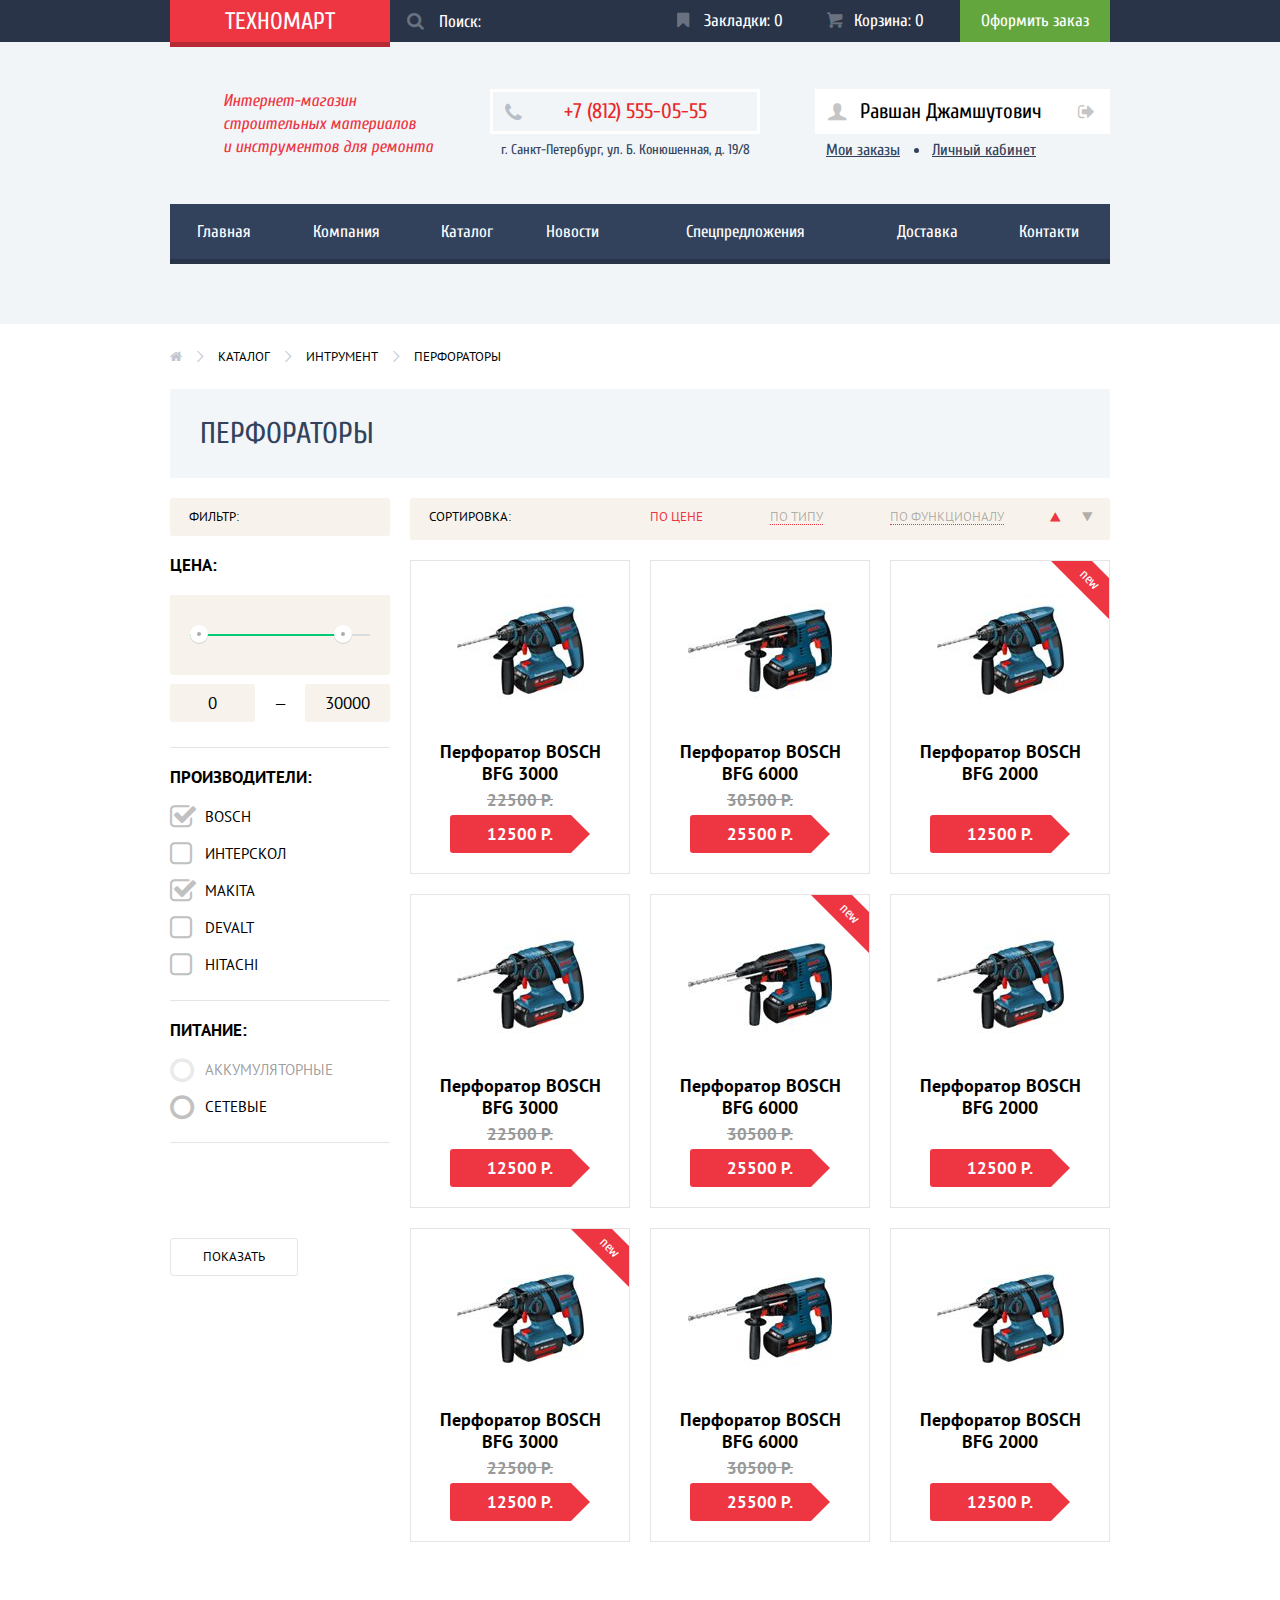
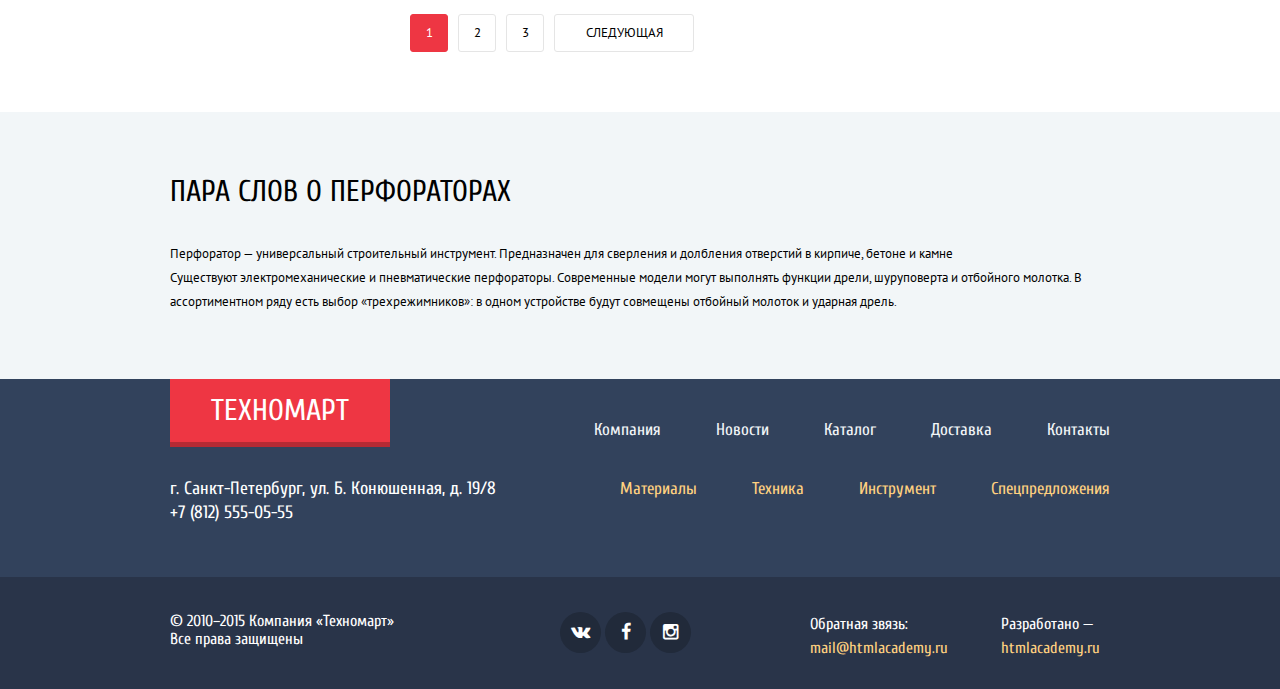
==== commit 287a0ef4: "Доробити фільтр і спрайти" ====
--- a/catalog.html
+++ b/catalog.html
@@ -5,7 +5,7 @@
     <meta charset="utf-8">
     <link href="https://fonts.googleapis.com/css?family=PT+Sans:400,700%7CPT+Sans+Caption%7CCuprum:400,700" rel="stylesheet" type="text/css">
     <link rel="stylesheet" href="css/normalize.min.css">
-    <link rel="stylesheet" href="css/style.css">
+    <link rel="stylesheet" href="css/style.min.css">
     <title>Техномарт</title>
 </head>
 
@@ -162,20 +162,19 @@
                         <div class="filter-header">
                             <div class="row">
                                 <div class="sort-title">Сортировка:</div>
+                                <ul class="sort sort-direction">
+                                    <li class="active"><span class="icon icon-up-dir"></span></li>
+                                    <li><a href=""><span class="icon icon-down-dir"></span></a></li>
+                                </ul>
                                 <ul class="sort sort-by">
                                     <li class="active">По цене</li>
                                     <li><a href="#">По типу</a></li>
                                     <li><a href="#">По функционалу</a></li>
                                 </ul>
-                                <ul class="sort sort-direction">
-                                    <li class="active"><span class="icon icon-up-dir"></span></li>
-                                    <li><a href=""><span class="icon icon-down-dir"></span></a></li>
-                                </ul>
-
                             </div>
                         </div>
                         <main class="main-content">
-                            <div class="row product-row">
+                            <div class="blocks-wrap row">
                                 <article class="block product-block">
                                     <div class="product-btn-group invisible">
                                         <a href="#" class="btn-buy icon-basket">Купить</a>
@@ -219,8 +218,6 @@
                                     </div>
                                 </article>
 
-                            </div>
-                            <div class="row product-row">
                                 <article class="block product-block">
                                     <div class="product-btn-group invisible">
                                         <a href="#" class="btn-buy icon-basket">Купить</a>
@@ -266,9 +263,6 @@
                                     </div>
                                 </article>
 
-                            </div>
-                            <div class="row product-row">
-
                                 <article class="block product-block ribboned-new">
                                     <div class="product-btn-group invisible">
                                         <a href="#" class="btn-buy icon-basket">Купить</a>
@@ -313,7 +307,6 @@
                                         <span class="product-price">12500 р.</span>
                                     </div>
                                 </article>
-
                             </div>
                         </main>
                         <nav class="pagination">
@@ -393,7 +386,7 @@
             </div>
         </div>
     </footer>
-    <script src="js/load.js"></script>
+    <script src="js/load.min.js"></script>
 </body>
 
 </html>
--- a/css/style.min.css
+++ b/css/style.min.css
@@ -0,0 +1 @@
+@charset 'UTF-8';input,p,textarea{font-family:'PT Sans',Verdana,sans-serif}.btn,.logo a,.order-btn{text-align:center}.address-block,.breadcrumbs li,.left-sidebar,.slogan-block,.top-panel li,.user-block,.user-menu li{float:left}.block,.tile,.usr-acount{overflow:hidden}.block:hover,.price,input.btn:active,input.btn:focus,input:focus,textarea:focus{outline:0}@font-face{font-family:symbols-technomart;src:url(../fonts/symbols-technomart.eot?22619757);src:url(../fonts/symbols-technomart.eot?22619757#iefix) format('embedded-opentype'),url(../fonts/symbols-technomart.woff?22619757) format('woff'),url(../fonts/symbols-technomart.ttf?22619757) format('truetype'),url(../fonts/symbols-technomart.svg?22619757#symbols-technomart) format('svg');font-weight:400;font-style:normal}[class*=' icon-']:after,[class*=' icon-']:before,[class^=icon-]:after,[class^=icon-]:before{font-family:symbols-technomart;font-style:normal;font-weight:400;speak:none;display:inline-block;text-decoration:inherit;font-variant:normal;text-transform:none;line-height:1em}body,div.h1,h1{text-transform:uppercase}.icon-left:before{content:'\3c'}.icon-right:before{content:'\3e'}.icon-basket:before{content:'\62'}.icon-facebook:before{content:'\66'}.icon-twitter:before{content:'\74'}.icon-vk:before{content:'\76'}.icon-up:before{content:'\2c4'}.icon-down:before{content:'\2c5'}.icon-left-big:before{content:'\2190'}.icon-right-big:before{content:'\2192'}.icon-login:before{content:'\2386'}.icon-logout:before{content:'\241b'}.icon-up-dir:before{content:'\25b2'}.icon-down-dir:before{content:'\25bc'}.icon-circle:before{content:'\25cb'}.icon-circle-dot:before{content:'\25cf'}.icon-star:before{content:'\2605'}.icon-check-off:before{content:'\2610'}.icon-check-on:before{content:'\2611'}.icon-youtube:before{content:'\f39e'}.icon-home:before{content:'🏠'}.icon-user:before{content:'👨'}.icon-phone:before{content:'📞'}.icon-instagramm:before{content:'📷'}.icon-search:before{content:'🔍'}.icon-bookmark:before{content:'🔖'}body,html{margin:0;padding:0}body{color:#000;font:400 13px/1.5 Cuprum,Arial,sans-serif;min-width:960px}a{color:#32425c;text-decoration:none}a:hover{color:#ee3643}a:active{color:rgba(50,66,92,.3)}div.h1,div.h2,div.h3,h1,h2,h3,p{margin:0}div.h1,h1{font-size:30px;color:#32425c;line-height:36px;font-weight:400}.category-about h1{color:#000;margin-bottom:32px}.product-block h2{color:#000;font-size:18px;line-height:22px;margin-bottom:5px;text-transform:none}p{line-height:24px;margin-bottom:25px}address span,p span{display:block}.container{margin:0 auto;padding-left:10px;padding-right:10px;width:940px}.row::after{clear:both;content:'';display:table}input,textarea{background-color:#fff;border:2px solid #d7dcde;border-radius:3px;box-sizing:border-box;line-height:18px;padding:8px 14px;font-size:13px;width:100%}textarea{min-height:112px}input::-webkit-input-placeholder{color:#999;text-overflow:ellipsis}input::-moz-placeholder{color:#999;text-overflow:ellipsis}input:-moz-placeholder{color:#999;text-overflow:ellipsis}input:-ms-input-placeholder{color:#999;text-overflow:ellipsis}input[placeholer]{color:#999;text-overflow:ellipsis}label{font-size:18px;line-height:18px;margin-bottom:10px;display:block}.modal{display:none;background:#fff;left:50%;margin-left:-310px;margin-top:-141px;-webkit-box-shadow:0 20px 40px 0 rgba(41,52,73,.75);-moz-box-shadow:0 20px 40px 0 rgba(41,52,73,.75);-o-box-shadow:0 20px 40px 0 rgba(41,52,73,.75);box-shadow:0 20px 40px 0 rgba(41,52,73,.75);position:fixed;top:50%;width:620px;border-top:7px solid #ee3643;z-index:2}.modal .close{background:url(../img/cross.png) 50% 50% no-repeat;height:22px;position:absolute;right:9px;top:9px;width:22px;z-index:1;border:0}.header-top-row .search,.modal-content{position:relative}.modal-content{padding-bottom:37px;padding-top:47px}.modal-content,.modal-footer{padding-left:80px;padding-right:80px}.modal-footer{background:#f1f1f1;padding-bottom:37px;padding-top:37px}.modal-content .product-added{background:url(../img/product-in-cart.png) 0 50% no-repeat;line-height:80px;padding-left:99px}.buttons{font-size:0}.modal-footer .btn{margin-right:20px}.buttons .btn:last-child{margin-right:0}.modal .field-wrap{width:220px;float:left;margin-right:20px;margin-bottom:22px}.modal .field-wrap:last-child{margin-right:0}.btn{background:#ee3643;border-radius:3px;color:#fff;display:inline-block;font-size:14px;line-height:18px;padding:10px 5px;width:210px;text-transform:uppercase}input.btn{border:none;box-sizing:content-box;font-family:Cuprum,Arial,sans-serif}.block,.usr-btn{box-sizing:border-box}.btn-sm{width:185px}.btn-lg{width:240px}.btn-hg{width:290px}.btn:hover{background:#ca2c37;color:#fff}.btn:active{background:#ba2732;color:#fff}.btn-cancel,.btn-cancel:active,.btn-cancel:hover{background-color:#fff;color:#000}.page-header{text-transform:none;margin-bottom:23px}.filter-submit,.logo a,legend{text-transform:uppercase}.header-top-row{color:#fff;font-size:17px;background:#293449;min-height:42px}.header-bot-row{background:#f1f5f7;padding:47px 0 60px}.header-top-row .top-panel{list-style-type:none;margin:0;padding:0}.logo a{color:#fff;background:#ee3643;box-shadow:0 5px 0 0 #b52a34;display:block;font-size:24px;line-height:24px;padding:10px 5px 8px;width:210px;word-wrap:break-word}.header-top-row .main-search,.slogan-block{font-family:Cuprum,Arial,sans-serif;font-size:17px}.logo a:hover{background:#ca2c37;box-shadow:0 5px 0 0 #a3232d}.logo a:active{background:#ba2732;box-shadow:0 5px 0 0 #8f1f27}.header-top-row .main-search{background:0 0;border:none;color:#fff;height:42px;padding:0 0 0 49px;width:221px;border-radius:0}.main-search::-webkit-input-placeholder{color:#fff}.main-search::-moz-placeholder{color:#fff}.main-search:-moz-placeholder{color:#fff}.main-search:-ms-input-placeholder{color:#fff}.main-search:focus::-webkit-input-placeholder{color:#000}.main-search:focus::-moz-placeholder{color:#000}.main-search:focus:-moz-placeholder{color:#000}.main-search:focus:-ms-placeholder{color:#000}.header-top-row .main-search:hover{background:#212a3a}.header-top-row .main-search:focus{background:#fff;color:#000;outline:0}.main-search+label:before{left:17px;opacity:.3;position:absolute;top:12px}.main-search:focus+label:before,.main-search:hover+label:before{opacity:1}.main-search:focus+label:before{color:#ee3643}.panel-btn{color:#fff;display:block;height:42px;line-height:42px;padding-left:44px;position:relative;width:106px}.panel-btn:before{left:17px;opacity:.3;position:absolute;top:50%;margin-top:-9px}.panel-btn:hover{background:#212a3a;color:#fff}.panel-btn:hover:before{opacity:1}.panel-btn:active{background:#161d29;color:rgba(255,255,255,.6)}.panel-btn:active:before{opacity:.5}.order-btn{background:#63a63e;padding:0 5px;width:140px}.order-btn:hover{background:#5fbb2d}.order-btn:active{background:#518534;color:rgba(255,255,255,.51)}.headblock{margin-bottom:45px}.address-block{margin-right:50px;width:270px}.slogan-block{color:#ee3643;font-style:italic;line-height:23px;padding-left:53px;width:267px;margin:0}.phone{font-family:Cuprum,Arial,sans-serif;border:3px solid #fff;color:#e9292a;font-size:21px;height:39px;line-height:39px;margin-bottom:7px;padding-left:71px;position:relative;width:193px}.phone:before{color:#b7bfc8;left:12px;top:50%;position:absolute;margin-top:-10px}.address,.page-header address{text-align:center;color:#32425c;font-size:14px}.address{font-family:Cuprum,Arial,sans-serif;line-height:14px;margin:0}.breadcrumbs ul,.filter-header,.left-sidebar{font-family:'PT Sans',Verdana,sans-serif}address{font-style:normal}.page-header address{line-height:18px}.page-footer address,.usr-btn{line-height:24px}.usr-acount:hover,.usr-btn{color:#000}.user-block{width:300px}.usr-btns{margin-bottom:7px;text-align:right}.usr-btn{min-height:45px;font-size:21px;background:#fff;display:inline-block;padding:10px 5px;position:relative;vertical-align:top;text-align:center;min-width:45px}.usr-acount,.usr-login{padding-left:45px;text-align:left}.usr-acount{width:250px;text-overflow:ellipsis}.usr-logout{width:45px}.usr-login{width:121px;margin-right:10px}.usr-register{width:150px}.usr-btn:before{color:#c5c5c5;font-size:18px;position:absolute;top:50%;margin-top:-9px;left:13px}.usr-btn:hover:before{color:#32425c}.usr-btn:active,.usr-btn:active:before{color:rgba(0,0,0,.3)}.user-menu{color:#32425c;font-size:16px;line-height:18px;list-style-type:disc;margin:0;padding:0}.user-menu li{margin:0 14px;padding:0 2px;vertical-align:bottom}.breadcrumbs ul,.main-menu ul{list-style-type:none;padding:0}.user-menu a{text-decoration:underline}.user-menu li:first-child{list-style-type:none}.main-menu{display:table;width:100%;border-bottom:5px solid #293449}.main-menu ul{display:table-row;background:#32425c;font-size:17px;margin:0}.main-menu li{display:table-cell}.main-menu a,.price{text-align:center;display:block}.main-menu a{color:#fff;height:55px;line-height:55px}.main-menu a:active,.main-menu a:hover{background:#293449}.main-menu a:active{color:rgba(255,255,255,.5)}.breadcrumbs{min-height:14px;margin-bottom:22px}.breadcrumbs ul{margin:0}.breadcrumbs a:before,.breadcrumbs li:before{color:#c1c6ce}.breadcrumbs a{color:#000;margin:0 15px;line-height:14px}.breadcrumbs li:first-child a{margin-left:0}.block-header{margin-bottom:20px;line-height:38px;padding:27px 24px 26px 30px}.inner-page-header{background:#f2f6f8}.left-sidebar{width:220px}.products{float:right;width:700px}.filter-header{background:#f7f3ec;border-radius:3px;line-height:23px;margin-bottom:20px;padding:7px 17px 8px 19px}.filter-header a{line-height:14px}fieldset{border:none;border-bottom:1px solid #e5e5e5;margin:0 0 20px;padding:0 0 25px}legend{font-size:17px;font-weight:700;line-height:18px;margin:0 0 21px}.range{background:#f7f3ec;border-bottom-left-radius:3px;border-bottom-right-radius:3px;height:41px;margin-bottom:9px;padding:39px 20px 0;position:relative}.bar{background:#d7dcde;height:2px;margin:0 auto;width:100%}.progress{background:#00ca74;height:2px;width:83%}.control{background:#ababab;border:7px solid #fff;border-radius:50%;box-shadow:0 1px 0 0 rgba(0,0,0,.14);height:4px;margin-top:-10px;position:absolute;width:4px}.control-left{left:20px;top:50%}.control-right{right:38px;top:50%}.price{background:#f7f3ec;border:none;border-radius:3px;font:400 17px/38px 'PT Sans',Verdana,sans-serif;height:38px;padding:0 5px;width:85px}.min-price{float:left}.max-price{float:right}.price-line{float:left;font-size:16px;line-height:38px;text-align:center;width:50px}.filter{list-style-type:none;margin:0;padding:0}.filter li{margin-bottom:17px}.filter li:last-child{margin-bottom:0}.filter input[type=checkbox],.filter input[type=radio]{display:none}.filter label{cursor:pointer;padding-left:35px;position:relative;margin:0;font-size:15px;line-height:20px}.filter label:before{color:#c1c1c1;font-family:symbols-technomart;font-size:28px;left:0;line-height:20px;position:absolute}.custom p,.pagination ul,.product-info{font-family:'PT Sans',Verdana,sans-serif}.filter label:hover:before{color:#b5b5b5}.filter input[disabled]+label{color:rgba(0,0,0,.4)}.filter input[disabled]+label:before{color:rgba(181,181,181,.3)}.filter input[type=checkbox]+label:before{content:'\2610'}.filter input[type=checkbox]:checked+label:before{content:'\2611'}.filter input[type=radio]+label:before{content:'\25cb'}.filter input[type=radio]:checked+label:before{content:'\25cf'}.filter-submit{background:0 0;border:1px solid #e5e5e5;margin-top:75px;padding:9px 5px;min-width:128px;width:auto}.sort{float:right;list-style-type:none;margin:0;padding:0}.sort-title{float:left;margin-right:20px}.sort li{display:inline-block}.sort .active{color:#ee3643}.sort-by{margin-right:20px;width:380px}.sort-by li{margin-right:64px}.sort-by li:last-child{margin-right:0}.sort .icon{font-size:23px;margin-right:18px}.sort .icon:before{line-height:14px}.sort li:last-child .icon{margin-right:0}.sort a{color:rgba(0,0,0,.3);display:block}.sort-by a{border-bottom:1px dotted #ee3643}.sort a:hover{color:#000}.sort-by a:hover{border-bottom:1px solid #ee3643}.popular{margin-bottom:85px}.blocks-wrap{font-size:0}.block{font-size:13px;border:1px solid #e5e5e5;display:inline-block;vertical-align:top;margin-right:20px;width:220px;text-align:center;position:relative;margin-bottom:20px}.manufacture-block a{display:block}.feature-content .block:nth-child(4n),.main-content .block:nth-child(3n){margin-right:0}.block:hover{box-shadow:0 0 35px 0 rgba(41,52,73,.5)}.manufacture-block:active{box-shadow:0 0 10px 0 rgba(41,52,73,.5);opacity:.5}.product-block:hover img{display:none}.product-btn-group{display:none;position:absolute;top:45px;left:50%;margin-left:-67px}.product-block:hover .product-btn-group{display:block}.ribboned-new:after{text-align:center;background:#ee3643;color:#fff;content:'new';display:block;font-size:14px;height:29px;line-height:29px;position:absolute;right:-23px;top:4px;-o-transform:rotate(45deg);-moz-transform:rotate(45deg);-webkit-transform:rotate(45deg);transform:rotate(45deg);width:84px;text-transform:none}.product-info{padding:0 20px 20px;position:relative;font-weight:700}.product-old-price{color:#999;display:block;font-size:17px;line-height:20px;min-height:20px;margin-bottom:5px;text-decoration:line-through}.product-price{background:#ee3643;border-radius:3px;color:#fff;display:inline-block;font-size:17px;line-height:38px;position:relative;width:90px;padding:0 25px}.product-price:after{border:19px solid #fff;border-left:19px solid transparent;content:'';display:block;position:absolute;right:-19px;top:0}.product-img-wrap{height:180px;width:218px;line-height:180px}.manufacture-img-wrap{width:218px;height:143px;line-height:143px}.block img{max-width:100%;max-height:100%;height:auto;width:auto;display:inline-block;vertical-align:middle}.btn-buy{text-align:left;display:block;line-height:35px;padding:0 5px 0 49px;height:35px;width:81px;background:#63a63e;color:#fff;border-bottom:3px solid #367315;border-radius:3px;margin-bottom:7px;position:relative}.btn-buy:before{position:absolute;left:13px;line-height:35px;font-size:17px}.btn-add-bookmark,.slider,.tile{position:relative}.btn-add-bookmark{display:block;line-height:32px;height:32px;width:129px;border:3px solid #63a63e;color:#32425c;border-radius:3px}.btn-buy:hover{background:#5fbb2d;color:#fff}.btn-buy:active{background:#518534;color:#fff}.btn-add-bookmark:hover{border-color:#32425c;color:#32425c}.btn-add-bookmark:active{border-color:rgba(50,66,92,.3);color:rgba(50,66,92,.3)}.main-content{margin-bottom:52px}.category-about{background:#f2f6f8;padding:62px 0 40px;text-transform:none}.pagination ul{margin:0;padding:0;font-size:0;list-style-type:none}.pagination li{margin-right:10px;display:inline-block}.pagination a,.pagination li.active{text-align:center;font-size:13px;height:36px;padding:0 4px;min-width:28px;line-height:36px;border-radius:3px;text-transform:uppercase}.custom p,.page-footer,.slide-title span,.tile-title{text-transform:none}.pagination a{display:block;color:#000;border:1px solid #e5e5e5}.pagination a.next{min-width:130px;padding-left:4px;padding-right:4px}.pagination li.active{background:#ee3643;color:#fff;border:1px solid #ee3643}.pagination a:hover{border-color:#bdc6ca}.pagination a:active{border-color:#ee3643}.inner-page-content{margin-bottom:60px}.page-footer{color:#fff}.page-footer .logo a{line-height:30px;margin-bottom:35px;margin-top:-42px;font-size:30px;padding-top:17px;padding-bottom:16px}.footer-top-row{font-size:18px;background:#32425c;padding:42px 0 52px}.page-footer .address{text-align:left;color:#f1f5f7;line-height:24px;font-size:18px}.page-footer .logo-address{float:left;width:380px}.page-footer .menu-holder{float:right;width:550px}.page-footer .contact-us,.page-footer .copyright,.page-footer .made-by,.page-footer .mail-us,.page-footer .social,.slider,.tile{float:left}.footer-menu ul,.footer-promo-menu ul{margin:0;padding:0;list-style-type:none;font-size:0;text-align:right}.footer-menu ul{margin-bottom:42px}.footer-menu li,.footer-promo-menu li{display:inline-block;margin-right:55px}.footer-menu li:last-child,.footer-promo-menu li:last-child{margin-right:0}.footer-menu a,.footer-promo-menu a{font-size:17px;line-height:1}.footer-menu a{color:#f1f5f7}.footer-promo-menu a{color:#ffd180}.footer-menu a:hover,.footer-promo-menu a:hover{text-decoration:underline}.footer-menu a:active,.footer-promo-menu a:active{opacity:.5;text-decoration:none}.footer-bot-row{font-size:16px;background:#293449;color:#fff;padding:35px 0 29px}.page-footer .copyright{margin-right:150px;line-height:18px;width:240px}.copyright span{display:block}.page-footer .social{width:150px;margin-right:100px}.social ul{font-size:0;margin:0;padding:0;list-style-type:none}.social li{display:inline-block}.btn-tile,.social a{text-align:center;display:block}.social a{color:#fff;width:41px;height:41px;background:#212a3a;border-radius:50%;margin-right:4px}.social a:before{font-size:18px;line-height:41px}.social a:hover{background:#ee3643}.page-footer .contact-us{width:300px}.contact-us a{color:#ffd180}.contact-us a:hover{color:#ffd180;text-decoration:underline}.contact-us a:active{color:#ee3643;text-decoration:none}.page-footer .mail-us{margin-right:53px}.promo{margin-bottom:33px;margin-top:60px}.tile{width:175px;margin:0 20px 20px 0;padding:22px 100px 22px 25px}.slider~.tile,.tile:last-child{margin-right:0}.tile-title{line-height:30px;color:#fff;font-size:24px;font-weight:700;margin-bottom:11px}.btn-tile{color:#fff;border-radius:3px;width:125px;padding:10px 5px;background-color:rgba(0,0,0,.1);line-height:18px}.btn-tile:hover{background-color:rgba(0,0,0,.2);color:#fff}.btn-tile:active{background-color:rgba(0,0,0,.3);color:#fff}.material-tile{background:url(../img/tile-bucket.png) 80% 50% no-repeat #f6b22d}.instrument-tile{background:url(../img/tile-drill.png) 87% 50% no-repeat #4aafde}.machine-tile{background:url(../img/tile-tractor.png) 87% 50% no-repeat #cc79d1}.discount-tile{background:url(../img/tile-basket.png) 80% 50% no-repeat #85d179}.shipping-tile{background:url(../img/tile-bus.png) 87% 50% no-repeat #f6b22d}.slider{width:620px;height:266px;margin-right:20px}.slider .slide{display:none}.slider input:nth-child(1):checked~.slides .slide:nth-child(1),.slider input:nth-child(2):checked~.slides .slide:nth-child(2){display:block}.slider input[type=radio]{display:none}.slider .indicators{position:absolute;bottom:36px;left:50%;font-size:0;color:#fff;z-index:1;margin-left:-16px}.indicators label{display:inline-block;height:6px;width:6px;border:2px solid #fff;background-color:#fff;border-radius:50%;cursor:pointer;margin:0 10px 0 0}.slider input:nth-child(1):checked~.indicators label:nth-child(1),.slider input:nth-child(2):checked~.indicators label:nth-child(2){background-color:#ee3643}.slide .btn{position:absolute;left:25px;bottom:22px}.slide .slide-title{position:absolute;top:15px;left:26px;color:#fff;font-size:36px;line-height:48px;font-weight:700}.slide-title span{font-weight:400;font-size:18px;display:block;line-height:24px}.slider .slider-control{cursor:pointer;position:absolute;font-size:45px;line-height:45px;top:50%;margin-top:-25px;color:#fff;display:block}.about-list li,.company,.piano-slider{position:relative}.slider .slide-left{left:25px}.slider .slide-right{right:25px}.feature-header{background-color:#f7f3ec}.block-header .btn{float:right;clear:both}.piano-slider{padding-top:40px}.piano-slider .piano-slide{width:621px;position:absolute;right:0;top:0;display:none;padding-left:89px;padding-top:35px;background:url(../img/slider-shadow.png) no-repeat}.piano-slide h2{font-size:36px;line-height:48px;color:#32425c;font-weight:400;margin-bottom:20px;text-transform:uppercase}.piano-slider input[type=radio]{display:none}.about-list li:before,.piano-slider input:checked+.piano-key+.piano-slide,.visible{display:block}.piano-check+.piano-key{background:#32425c;color:#fff;display:block;width:196px;font-size:21px;line-height:24px;padding:24px 22px 25px;font-weight:700;cursor:pointer;border-top:1px solid #405069;border-bottom:1px solid #293449;text-transform:none;margin:0}.piano-slider .piano-key:hover{background-color:#293449}.piano-slider input:checked+.piano-key{color:#32425c;background-color:#fff;border-top:1px solid #fff;border-bottom:1px solid #fff}.piano-slider .slide-wrap{min-height:295px;padding-right:242px;background-position:100% 5px;background-repeat:no-repeat}.piano-slider .shipping{background-image:url(../img/delivery.png)}.piano-slider .guaranty{background-image:url(../img/guaranty-label.png)}.piano-slider .credit{background-image:url(../img/credit-label.png)}.company,.service{text-transform:none;padding:65px 0 102px}.company h1,.service h1{color:#000;font-weight:400;margin-bottom:25px}.service{background:#f2f6f8}.service .section-header{width:400px}.company .about{float:left;width:540px}.company .contacts{float:right;width:300px}.about-list{list-style-type:none;font-size:18px;line-height:20px;padding:0;margin:0 0 30px}.about-list li{margin-bottom:20px;padding-left:36px}.about-list li:last-child{margin-bottom:0}.about-list li:before{content:'';width:25px;height:2px;position:absolute;left:0;top:10px;background:#fb565a;margin-top:-2px}.map{margin:0 0 40px;background-color:#f3f0e9}.modal-map{width:960px;height:446px;border:none;margin-left:-480px}.modal-map .close{top:45px}.small-map{width:300px;height:158px}.interactive-map{width:960px;height:446px;border:0}@keyframes shake{0%,100%{transform:translateX(0)}10%,30%,50%,70%,90%{transform:translateX(-10px)}20%,40%,60%,80%{transform:translateX(10px)}}@-webkit-keyframes shake{0%,100%{transform:translateX(0)}10%,30%,50%,70%,90%{transform:translateX(-10px)}20%,40%,60%,80%{transform:translateX(10px)}}.modal-error{-webkit-animation:shake .6s;animation:shake .6s}
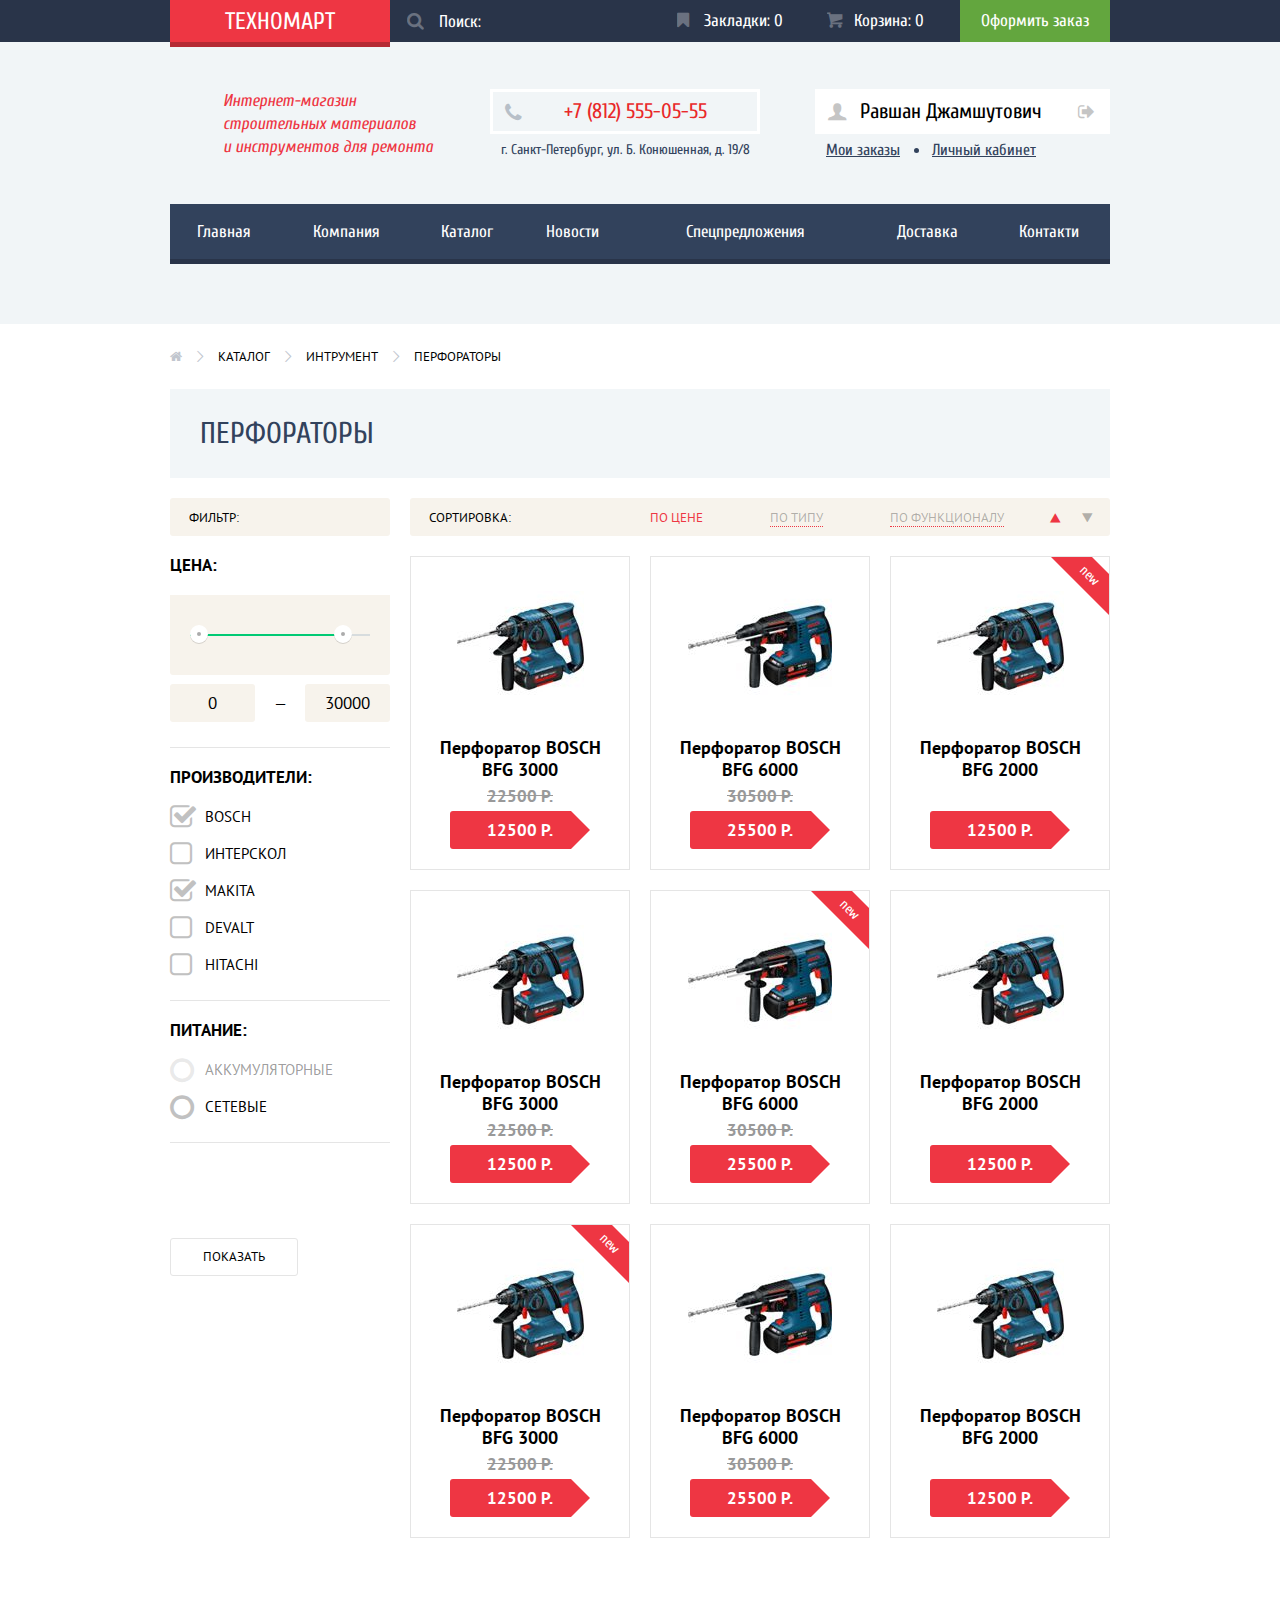
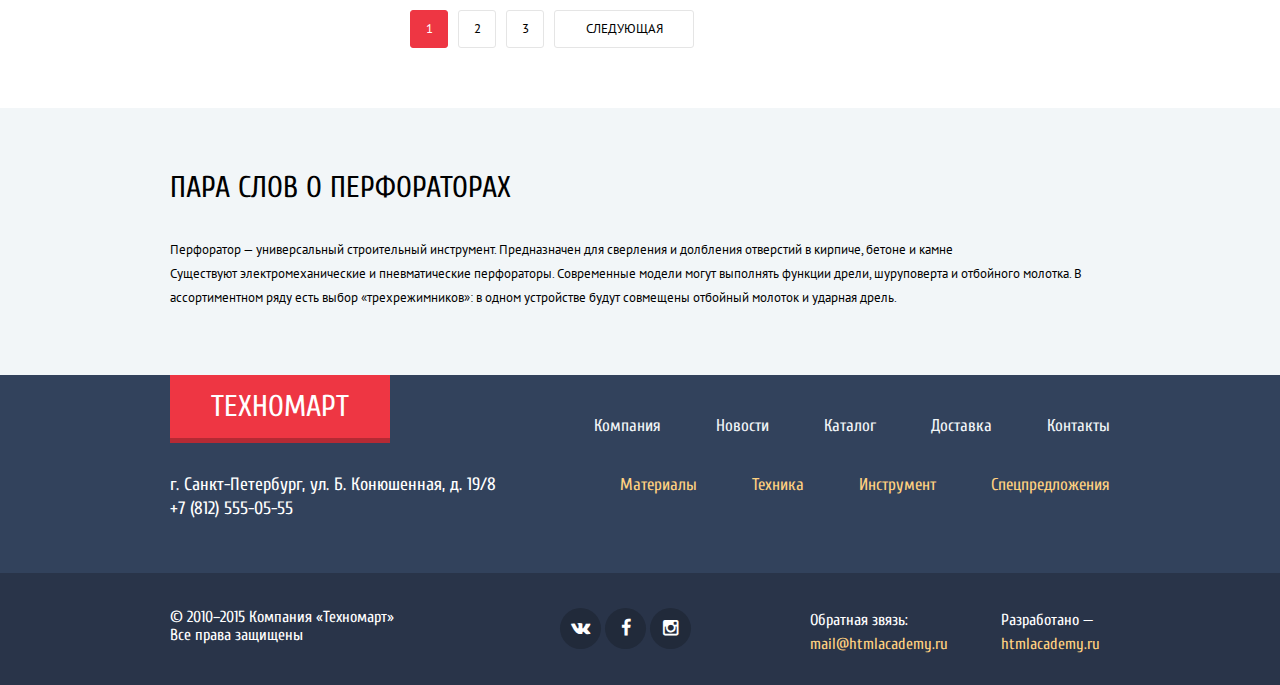
==== commit 113af8ac: "ГОТОВО!!!" ====
--- a/catalog.html
+++ b/catalog.html
@@ -164,7 +164,7 @@
                                 <div class="sort-title">Сортировка:</div>
                                 <ul class="sort sort-direction">
                                     <li class="active"><span class="icon icon-up-dir"></span></li>
-                                    <li><a href=""><span class="icon icon-down-dir"></span></a></li>
+                                    <li><a href="#"><span class="icon icon-down-dir"></a></li>
                                 </ul>
                                 <ul class="sort sort-by">
                                     <li class="active">По цене</li>
--- a/css/style.min.css
+++ b/css/style.min.css
@@ -1 +1 @@
-@charset 'UTF-8';input,p,textarea{font-family:'PT Sans',Verdana,sans-serif}.btn,.logo a,.order-btn{text-align:center}.address-block,.breadcrumbs li,.left-sidebar,.slogan-block,.top-panel li,.user-block,.user-menu li{float:left}.block,.tile,.usr-acount{overflow:hidden}.block:hover,.price,input.btn:active,input.btn:focus,input:focus,textarea:focus{outline:0}@font-face{font-family:symbols-technomart;src:url(../fonts/symbols-technomart.eot?22619757);src:url(../fonts/symbols-technomart.eot?22619757#iefix) format('embedded-opentype'),url(../fonts/symbols-technomart.woff?22619757) format('woff'),url(../fonts/symbols-technomart.ttf?22619757) format('truetype'),url(../fonts/symbols-technomart.svg?22619757#symbols-technomart) format('svg');font-weight:400;font-style:normal}[class*=' icon-']:after,[class*=' icon-']:before,[class^=icon-]:after,[class^=icon-]:before{font-family:symbols-technomart;font-style:normal;font-weight:400;speak:none;display:inline-block;text-decoration:inherit;font-variant:normal;text-transform:none;line-height:1em}body,div.h1,h1{text-transform:uppercase}.icon-left:before{content:'\3c'}.icon-right:before{content:'\3e'}.icon-basket:before{content:'\62'}.icon-facebook:before{content:'\66'}.icon-twitter:before{content:'\74'}.icon-vk:before{content:'\76'}.icon-up:before{content:'\2c4'}.icon-down:before{content:'\2c5'}.icon-left-big:before{content:'\2190'}.icon-right-big:before{content:'\2192'}.icon-login:before{content:'\2386'}.icon-logout:before{content:'\241b'}.icon-up-dir:before{content:'\25b2'}.icon-down-dir:before{content:'\25bc'}.icon-circle:before{content:'\25cb'}.icon-circle-dot:before{content:'\25cf'}.icon-star:before{content:'\2605'}.icon-check-off:before{content:'\2610'}.icon-check-on:before{content:'\2611'}.icon-youtube:before{content:'\f39e'}.icon-home:before{content:'🏠'}.icon-user:before{content:'👨'}.icon-phone:before{content:'📞'}.icon-instagramm:before{content:'📷'}.icon-search:before{content:'🔍'}.icon-bookmark:before{content:'🔖'}body,html{margin:0;padding:0}body{color:#000;font:400 13px/1.5 Cuprum,Arial,sans-serif;min-width:960px}a{color:#32425c;text-decoration:none}a:hover{color:#ee3643}a:active{color:rgba(50,66,92,.3)}div.h1,div.h2,div.h3,h1,h2,h3,p{margin:0}div.h1,h1{font-size:30px;color:#32425c;line-height:36px;font-weight:400}.category-about h1{color:#000;margin-bottom:32px}.product-block h2{color:#000;font-size:18px;line-height:22px;margin-bottom:5px;text-transform:none}p{line-height:24px;margin-bottom:25px}address span,p span{display:block}.container{margin:0 auto;padding-left:10px;padding-right:10px;width:940px}.row::after{clear:both;content:'';display:table}input,textarea{background-color:#fff;border:2px solid #d7dcde;border-radius:3px;box-sizing:border-box;line-height:18px;padding:8px 14px;font-size:13px;width:100%}textarea{min-height:112px}input::-webkit-input-placeholder{color:#999;text-overflow:ellipsis}input::-moz-placeholder{color:#999;text-overflow:ellipsis}input:-moz-placeholder{color:#999;text-overflow:ellipsis}input:-ms-input-placeholder{color:#999;text-overflow:ellipsis}input[placeholer]{color:#999;text-overflow:ellipsis}label{font-size:18px;line-height:18px;margin-bottom:10px;display:block}.modal{display:none;background:#fff;left:50%;margin-left:-310px;margin-top:-141px;-webkit-box-shadow:0 20px 40px 0 rgba(41,52,73,.75);-moz-box-shadow:0 20px 40px 0 rgba(41,52,73,.75);-o-box-shadow:0 20px 40px 0 rgba(41,52,73,.75);box-shadow:0 20px 40px 0 rgba(41,52,73,.75);position:fixed;top:50%;width:620px;border-top:7px solid #ee3643;z-index:2}.modal .close{background:url(../img/cross.png) 50% 50% no-repeat;height:22px;position:absolute;right:9px;top:9px;width:22px;z-index:1;border:0}.header-top-row .search,.modal-content{position:relative}.modal-content{padding-bottom:37px;padding-top:47px}.modal-content,.modal-footer{padding-left:80px;padding-right:80px}.modal-footer{background:#f1f1f1;padding-bottom:37px;padding-top:37px}.modal-content .product-added{background:url(../img/product-in-cart.png) 0 50% no-repeat;line-height:80px;padding-left:99px}.buttons{font-size:0}.modal-footer .btn{margin-right:20px}.buttons .btn:last-child{margin-right:0}.modal .field-wrap{width:220px;float:left;margin-right:20px;margin-bottom:22px}.modal .field-wrap:last-child{margin-right:0}.btn{background:#ee3643;border-radius:3px;color:#fff;display:inline-block;font-size:14px;line-height:18px;padding:10px 5px;width:210px;text-transform:uppercase}input.btn{border:none;box-sizing:content-box;font-family:Cuprum,Arial,sans-serif}.block,.usr-btn{box-sizing:border-box}.btn-sm{width:185px}.btn-lg{width:240px}.btn-hg{width:290px}.btn:hover{background:#ca2c37;color:#fff}.btn:active{background:#ba2732;color:#fff}.btn-cancel,.btn-cancel:active,.btn-cancel:hover{background-color:#fff;color:#000}.page-header{text-transform:none;margin-bottom:23px}.filter-submit,.logo a,legend{text-transform:uppercase}.header-top-row{color:#fff;font-size:17px;background:#293449;min-height:42px}.header-bot-row{background:#f1f5f7;padding:47px 0 60px}.header-top-row .top-panel{list-style-type:none;margin:0;padding:0}.logo a{color:#fff;background:#ee3643;box-shadow:0 5px 0 0 #b52a34;display:block;font-size:24px;line-height:24px;padding:10px 5px 8px;width:210px;word-wrap:break-word}.header-top-row .main-search,.slogan-block{font-family:Cuprum,Arial,sans-serif;font-size:17px}.logo a:hover{background:#ca2c37;box-shadow:0 5px 0 0 #a3232d}.logo a:active{background:#ba2732;box-shadow:0 5px 0 0 #8f1f27}.header-top-row .main-search{background:0 0;border:none;color:#fff;height:42px;padding:0 0 0 49px;width:221px;border-radius:0}.main-search::-webkit-input-placeholder{color:#fff}.main-search::-moz-placeholder{color:#fff}.main-search:-moz-placeholder{color:#fff}.main-search:-ms-input-placeholder{color:#fff}.main-search:focus::-webkit-input-placeholder{color:#000}.main-search:focus::-moz-placeholder{color:#000}.main-search:focus:-moz-placeholder{color:#000}.main-search:focus:-ms-placeholder{color:#000}.header-top-row .main-search:hover{background:#212a3a}.header-top-row .main-search:focus{background:#fff;color:#000;outline:0}.main-search+label:before{left:17px;opacity:.3;position:absolute;top:12px}.main-search:focus+label:before,.main-search:hover+label:before{opacity:1}.main-search:focus+label:before{color:#ee3643}.panel-btn{color:#fff;display:block;height:42px;line-height:42px;padding-left:44px;position:relative;width:106px}.panel-btn:before{left:17px;opacity:.3;position:absolute;top:50%;margin-top:-9px}.panel-btn:hover{background:#212a3a;color:#fff}.panel-btn:hover:before{opacity:1}.panel-btn:active{background:#161d29;color:rgba(255,255,255,.6)}.panel-btn:active:before{opacity:.5}.order-btn{background:#63a63e;padding:0 5px;width:140px}.order-btn:hover{background:#5fbb2d}.order-btn:active{background:#518534;color:rgba(255,255,255,.51)}.headblock{margin-bottom:45px}.address-block{margin-right:50px;width:270px}.slogan-block{color:#ee3643;font-style:italic;line-height:23px;padding-left:53px;width:267px;margin:0}.phone{font-family:Cuprum,Arial,sans-serif;border:3px solid #fff;color:#e9292a;font-size:21px;height:39px;line-height:39px;margin-bottom:7px;padding-left:71px;position:relative;width:193px}.phone:before{color:#b7bfc8;left:12px;top:50%;position:absolute;margin-top:-10px}.address,.page-header address{text-align:center;color:#32425c;font-size:14px}.address{font-family:Cuprum,Arial,sans-serif;line-height:14px;margin:0}.breadcrumbs ul,.filter-header,.left-sidebar{font-family:'PT Sans',Verdana,sans-serif}address{font-style:normal}.page-header address{line-height:18px}.page-footer address,.usr-btn{line-height:24px}.usr-acount:hover,.usr-btn{color:#000}.user-block{width:300px}.usr-btns{margin-bottom:7px;text-align:right}.usr-btn{min-height:45px;font-size:21px;background:#fff;display:inline-block;padding:10px 5px;position:relative;vertical-align:top;text-align:center;min-width:45px}.usr-acount,.usr-login{padding-left:45px;text-align:left}.usr-acount{width:250px;text-overflow:ellipsis}.usr-logout{width:45px}.usr-login{width:121px;margin-right:10px}.usr-register{width:150px}.usr-btn:before{color:#c5c5c5;font-size:18px;position:absolute;top:50%;margin-top:-9px;left:13px}.usr-btn:hover:before{color:#32425c}.usr-btn:active,.usr-btn:active:before{color:rgba(0,0,0,.3)}.user-menu{color:#32425c;font-size:16px;line-height:18px;list-style-type:disc;margin:0;padding:0}.user-menu li{margin:0 14px;padding:0 2px;vertical-align:bottom}.breadcrumbs ul,.main-menu ul{list-style-type:none;padding:0}.user-menu a{text-decoration:underline}.user-menu li:first-child{list-style-type:none}.main-menu{display:table;width:100%;border-bottom:5px solid #293449}.main-menu ul{display:table-row;background:#32425c;font-size:17px;margin:0}.main-menu li{display:table-cell}.main-menu a,.price{text-align:center;display:block}.main-menu a{color:#fff;height:55px;line-height:55px}.main-menu a:active,.main-menu a:hover{background:#293449}.main-menu a:active{color:rgba(255,255,255,.5)}.breadcrumbs{min-height:14px;margin-bottom:22px}.breadcrumbs ul{margin:0}.breadcrumbs a:before,.breadcrumbs li:before{color:#c1c6ce}.breadcrumbs a{color:#000;margin:0 15px;line-height:14px}.breadcrumbs li:first-child a{margin-left:0}.block-header{margin-bottom:20px;line-height:38px;padding:27px 24px 26px 30px}.inner-page-header{background:#f2f6f8}.left-sidebar{width:220px}.products{float:right;width:700px}.filter-header{background:#f7f3ec;border-radius:3px;line-height:23px;margin-bottom:20px;padding:7px 17px 8px 19px}.filter-header a{line-height:14px}fieldset{border:none;border-bottom:1px solid #e5e5e5;margin:0 0 20px;padding:0 0 25px}legend{font-size:17px;font-weight:700;line-height:18px;margin:0 0 21px}.range{background:#f7f3ec;border-bottom-left-radius:3px;border-bottom-right-radius:3px;height:41px;margin-bottom:9px;padding:39px 20px 0;position:relative}.bar{background:#d7dcde;height:2px;margin:0 auto;width:100%}.progress{background:#00ca74;height:2px;width:83%}.control{background:#ababab;border:7px solid #fff;border-radius:50%;box-shadow:0 1px 0 0 rgba(0,0,0,.14);height:4px;margin-top:-10px;position:absolute;width:4px}.control-left{left:20px;top:50%}.control-right{right:38px;top:50%}.price{background:#f7f3ec;border:none;border-radius:3px;font:400 17px/38px 'PT Sans',Verdana,sans-serif;height:38px;padding:0 5px;width:85px}.min-price{float:left}.max-price{float:right}.price-line{float:left;font-size:16px;line-height:38px;text-align:center;width:50px}.filter{list-style-type:none;margin:0;padding:0}.filter li{margin-bottom:17px}.filter li:last-child{margin-bottom:0}.filter input[type=checkbox],.filter input[type=radio]{display:none}.filter label{cursor:pointer;padding-left:35px;position:relative;margin:0;font-size:15px;line-height:20px}.filter label:before{color:#c1c1c1;font-family:symbols-technomart;font-size:28px;left:0;line-height:20px;position:absolute}.custom p,.pagination ul,.product-info{font-family:'PT Sans',Verdana,sans-serif}.filter label:hover:before{color:#b5b5b5}.filter input[disabled]+label{color:rgba(0,0,0,.4)}.filter input[disabled]+label:before{color:rgba(181,181,181,.3)}.filter input[type=checkbox]+label:before{content:'\2610'}.filter input[type=checkbox]:checked+label:before{content:'\2611'}.filter input[type=radio]+label:before{content:'\25cb'}.filter input[type=radio]:checked+label:before{content:'\25cf'}.filter-submit{background:0 0;border:1px solid #e5e5e5;margin-top:75px;padding:9px 5px;min-width:128px;width:auto}.sort{float:right;list-style-type:none;margin:0;padding:0}.sort-title{float:left;margin-right:20px}.sort li{display:inline-block}.sort .active{color:#ee3643}.sort-by{margin-right:20px;width:380px}.sort-by li{margin-right:64px}.sort-by li:last-child{margin-right:0}.sort .icon{font-size:23px;margin-right:18px}.sort .icon:before{line-height:14px}.sort li:last-child .icon{margin-right:0}.sort a{color:rgba(0,0,0,.3);display:block}.sort-by a{border-bottom:1px dotted #ee3643}.sort a:hover{color:#000}.sort-by a:hover{border-bottom:1px solid #ee3643}.popular{margin-bottom:85px}.blocks-wrap{font-size:0}.block{font-size:13px;border:1px solid #e5e5e5;display:inline-block;vertical-align:top;margin-right:20px;width:220px;text-align:center;position:relative;margin-bottom:20px}.manufacture-block a{display:block}.feature-content .block:nth-child(4n),.main-content .block:nth-child(3n){margin-right:0}.block:hover{box-shadow:0 0 35px 0 rgba(41,52,73,.5)}.manufacture-block:active{box-shadow:0 0 10px 0 rgba(41,52,73,.5);opacity:.5}.product-block:hover img{display:none}.product-btn-group{display:none;position:absolute;top:45px;left:50%;margin-left:-67px}.product-block:hover .product-btn-group{display:block}.ribboned-new:after{text-align:center;background:#ee3643;color:#fff;content:'new';display:block;font-size:14px;height:29px;line-height:29px;position:absolute;right:-23px;top:4px;-o-transform:rotate(45deg);-moz-transform:rotate(45deg);-webkit-transform:rotate(45deg);transform:rotate(45deg);width:84px;text-transform:none}.product-info{padding:0 20px 20px;position:relative;font-weight:700}.product-old-price{color:#999;display:block;font-size:17px;line-height:20px;min-height:20px;margin-bottom:5px;text-decoration:line-through}.product-price{background:#ee3643;border-radius:3px;color:#fff;display:inline-block;font-size:17px;line-height:38px;position:relative;width:90px;padding:0 25px}.product-price:after{border:19px solid #fff;border-left:19px solid transparent;content:'';display:block;position:absolute;right:-19px;top:0}.product-img-wrap{height:180px;width:218px;line-height:180px}.manufacture-img-wrap{width:218px;height:143px;line-height:143px}.block img{max-width:100%;max-height:100%;height:auto;width:auto;display:inline-block;vertical-align:middle}.btn-buy{text-align:left;display:block;line-height:35px;padding:0 5px 0 49px;height:35px;width:81px;background:#63a63e;color:#fff;border-bottom:3px solid #367315;border-radius:3px;margin-bottom:7px;position:relative}.btn-buy:before{position:absolute;left:13px;line-height:35px;font-size:17px}.btn-add-bookmark,.slider,.tile{position:relative}.btn-add-bookmark{display:block;line-height:32px;height:32px;width:129px;border:3px solid #63a63e;color:#32425c;border-radius:3px}.btn-buy:hover{background:#5fbb2d;color:#fff}.btn-buy:active{background:#518534;color:#fff}.btn-add-bookmark:hover{border-color:#32425c;color:#32425c}.btn-add-bookmark:active{border-color:rgba(50,66,92,.3);color:rgba(50,66,92,.3)}.main-content{margin-bottom:52px}.category-about{background:#f2f6f8;padding:62px 0 40px;text-transform:none}.pagination ul{margin:0;padding:0;font-size:0;list-style-type:none}.pagination li{margin-right:10px;display:inline-block}.pagination a,.pagination li.active{text-align:center;font-size:13px;height:36px;padding:0 4px;min-width:28px;line-height:36px;border-radius:3px;text-transform:uppercase}.custom p,.page-footer,.slide-title span,.tile-title{text-transform:none}.pagination a{display:block;color:#000;border:1px solid #e5e5e5}.pagination a.next{min-width:130px;padding-left:4px;padding-right:4px}.pagination li.active{background:#ee3643;color:#fff;border:1px solid #ee3643}.pagination a:hover{border-color:#bdc6ca}.pagination a:active{border-color:#ee3643}.inner-page-content{margin-bottom:60px}.page-footer{color:#fff}.page-footer .logo a{line-height:30px;margin-bottom:35px;margin-top:-42px;font-size:30px;padding-top:17px;padding-bottom:16px}.footer-top-row{font-size:18px;background:#32425c;padding:42px 0 52px}.page-footer .address{text-align:left;color:#f1f5f7;line-height:24px;font-size:18px}.page-footer .logo-address{float:left;width:380px}.page-footer .menu-holder{float:right;width:550px}.page-footer .contact-us,.page-footer .copyright,.page-footer .made-by,.page-footer .mail-us,.page-footer .social,.slider,.tile{float:left}.footer-menu ul,.footer-promo-menu ul{margin:0;padding:0;list-style-type:none;font-size:0;text-align:right}.footer-menu ul{margin-bottom:42px}.footer-menu li,.footer-promo-menu li{display:inline-block;margin-right:55px}.footer-menu li:last-child,.footer-promo-menu li:last-child{margin-right:0}.footer-menu a,.footer-promo-menu a{font-size:17px;line-height:1}.footer-menu a{color:#f1f5f7}.footer-promo-menu a{color:#ffd180}.footer-menu a:hover,.footer-promo-menu a:hover{text-decoration:underline}.footer-menu a:active,.footer-promo-menu a:active{opacity:.5;text-decoration:none}.footer-bot-row{font-size:16px;background:#293449;color:#fff;padding:35px 0 29px}.page-footer .copyright{margin-right:150px;line-height:18px;width:240px}.copyright span{display:block}.page-footer .social{width:150px;margin-right:100px}.social ul{font-size:0;margin:0;padding:0;list-style-type:none}.social li{display:inline-block}.btn-tile,.social a{text-align:center;display:block}.social a{color:#fff;width:41px;height:41px;background:#212a3a;border-radius:50%;margin-right:4px}.social a:before{font-size:18px;line-height:41px}.social a:hover{background:#ee3643}.page-footer .contact-us{width:300px}.contact-us a{color:#ffd180}.contact-us a:hover{color:#ffd180;text-decoration:underline}.contact-us a:active{color:#ee3643;text-decoration:none}.page-footer .mail-us{margin-right:53px}.promo{margin-bottom:33px;margin-top:60px}.tile{width:175px;margin:0 20px 20px 0;padding:22px 100px 22px 25px}.slider~.tile,.tile:last-child{margin-right:0}.tile-title{line-height:30px;color:#fff;font-size:24px;font-weight:700;margin-bottom:11px}.btn-tile{color:#fff;border-radius:3px;width:125px;padding:10px 5px;background-color:rgba(0,0,0,.1);line-height:18px}.btn-tile:hover{background-color:rgba(0,0,0,.2);color:#fff}.btn-tile:active{background-color:rgba(0,0,0,.3);color:#fff}.material-tile{background:url(../img/tile-bucket.png) 80% 50% no-repeat #f6b22d}.instrument-tile{background:url(../img/tile-drill.png) 87% 50% no-repeat #4aafde}.machine-tile{background:url(../img/tile-tractor.png) 87% 50% no-repeat #cc79d1}.discount-tile{background:url(../img/tile-basket.png) 80% 50% no-repeat #85d179}.shipping-tile{background:url(../img/tile-bus.png) 87% 50% no-repeat #f6b22d}.slider{width:620px;height:266px;margin-right:20px}.slider .slide{display:none}.slider input:nth-child(1):checked~.slides .slide:nth-child(1),.slider input:nth-child(2):checked~.slides .slide:nth-child(2){display:block}.slider input[type=radio]{display:none}.slider .indicators{position:absolute;bottom:36px;left:50%;font-size:0;color:#fff;z-index:1;margin-left:-16px}.indicators label{display:inline-block;height:6px;width:6px;border:2px solid #fff;background-color:#fff;border-radius:50%;cursor:pointer;margin:0 10px 0 0}.slider input:nth-child(1):checked~.indicators label:nth-child(1),.slider input:nth-child(2):checked~.indicators label:nth-child(2){background-color:#ee3643}.slide .btn{position:absolute;left:25px;bottom:22px}.slide .slide-title{position:absolute;top:15px;left:26px;color:#fff;font-size:36px;line-height:48px;font-weight:700}.slide-title span{font-weight:400;font-size:18px;display:block;line-height:24px}.slider .slider-control{cursor:pointer;position:absolute;font-size:45px;line-height:45px;top:50%;margin-top:-25px;color:#fff;display:block}.about-list li,.company,.piano-slider{position:relative}.slider .slide-left{left:25px}.slider .slide-right{right:25px}.feature-header{background-color:#f7f3ec}.block-header .btn{float:right;clear:both}.piano-slider{padding-top:40px}.piano-slider .piano-slide{width:621px;position:absolute;right:0;top:0;display:none;padding-left:89px;padding-top:35px;background:url(../img/slider-shadow.png) no-repeat}.piano-slide h2{font-size:36px;line-height:48px;color:#32425c;font-weight:400;margin-bottom:20px;text-transform:uppercase}.piano-slider input[type=radio]{display:none}.about-list li:before,.piano-slider input:checked+.piano-key+.piano-slide,.visible{display:block}.piano-check+.piano-key{background:#32425c;color:#fff;display:block;width:196px;font-size:21px;line-height:24px;padding:24px 22px 25px;font-weight:700;cursor:pointer;border-top:1px solid #405069;border-bottom:1px solid #293449;text-transform:none;margin:0}.piano-slider .piano-key:hover{background-color:#293449}.piano-slider input:checked+.piano-key{color:#32425c;background-color:#fff;border-top:1px solid #fff;border-bottom:1px solid #fff}.piano-slider .slide-wrap{min-height:295px;padding-right:242px;background-position:100% 5px;background-repeat:no-repeat}.piano-slider .shipping{background-image:url(../img/delivery.png)}.piano-slider .guaranty{background-image:url(../img/guaranty-label.png)}.piano-slider .credit{background-image:url(../img/credit-label.png)}.company,.service{text-transform:none;padding:65px 0 102px}.company h1,.service h1{color:#000;font-weight:400;margin-bottom:25px}.service{background:#f2f6f8}.service .section-header{width:400px}.company .about{float:left;width:540px}.company .contacts{float:right;width:300px}.about-list{list-style-type:none;font-size:18px;line-height:20px;padding:0;margin:0 0 30px}.about-list li{margin-bottom:20px;padding-left:36px}.about-list li:last-child{margin-bottom:0}.about-list li:before{content:'';width:25px;height:2px;position:absolute;left:0;top:10px;background:#fb565a;margin-top:-2px}.map{margin:0 0 40px;background-color:#f3f0e9}.modal-map{width:960px;height:446px;border:none;margin-left:-480px}.modal-map .close{top:45px}.small-map{width:300px;height:158px}.interactive-map{width:960px;height:446px;border:0}@keyframes shake{0%,100%{transform:translateX(0)}10%,30%,50%,70%,90%{transform:translateX(-10px)}20%,40%,60%,80%{transform:translateX(10px)}}@-webkit-keyframes shake{0%,100%{transform:translateX(0)}10%,30%,50%,70%,90%{transform:translateX(-10px)}20%,40%,60%,80%{transform:translateX(10px)}}.modal-error{-webkit-animation:shake .6s;animation:shake .6s}
+@charset 'UTF-8';@font-face{font-family:'symbols-technomart';src:url('../fonts/symbols-technomart.eot?22619757');src:url('../fonts/symbols-technomart.eot?22619757#iefix') format('embedded-opentype'), url('../fonts/symbols-technomart.woff?22619757') format('woff'), url('../fonts/symbols-technomart.ttf?22619757') format('truetype'), url('../fonts/symbols-technomart.svg?22619757#symbols-technomart') format('svg');font-weight:normal;font-style:normal}[class^='icon-']:before,[class*=' icon-']:before,[class^='icon-']:after,[class*=' icon-']:after{font-family:'symbols-technomart';font-style:normal;font-weight:normal;speak:none;display:inline-block;text-decoration:inherit;font-variant:normal;text-transform:none;line-height:1em}.icon-left:before{content:'\3c'}.icon-right:before{content:'\3e'}.icon-basket:before{content:'\62'}.icon-facebook:before{content:'\66'}.icon-twitter:before{content:'\74'}.icon-vk:before{content:'\76'}.icon-up:before{content:'\2c4'}.icon-down:before{content:'\2c5'}.icon-left-big:before{content:'\2190'}.icon-right-big:before{content:'\2192'}.icon-login:before{content:'\2386'}.icon-logout:before{content:'\241b'}.icon-up-dir:before{content:'\25b2'}.icon-down-dir:before{content:'\25bc'}.icon-circle:before{content:'\25cb'}.icon-circle-dot:before{content:'\25cf'}.icon-star:before{content:'\2605'}.icon-check-off:before{content:'\2610'}.icon-check-on:before{content:'\2611'}.icon-youtube:before{content:'\f39e'}.icon-home:before{content:'🏠'}.icon-user:before{content:'👨'}.icon-phone:before{content:'📞'}.icon-instagramm:before{content:'📷'}.icon-search:before{content:'🔍'}.icon-bookmark:before{content:'🔖'}html,body{margin:0;padding:0}body{color:#000;font:normal 13px/1.5 'Cuprum', 'Arial', sans-serif;min-width:960px;text-transform:uppercase}a{color:#32425c;text-decoration:none}a:hover{color:#ee3643}a:active{color:rgba(50, 66, 92, .3)}h1,h2,h3,div.h1,div.h2,div.h3,p{margin:0}h1,div.h1{text-transform:uppercase;font-size:30px;color:#32425c;line-height:36px;font-weight:normal}.category-about h1{color:#000;margin-bottom:32px}.product-block h2{color:#000;font-size:18px;line-height:22px;margin-bottom:5px;text-transform:none}p{font-family:'PT Sans', 'Verdana', sans-serif;line-height:24px;margin-bottom:25px}p span,address span{display:block}.container{margin:0 auto;padding-left:10px;padding-right:10px;width:940px}.row::after{clear:both;content:'';display:table}input,textarea{background-color:#fff;border:2px solid #d7dcde;border-radius:3px;box-sizing:border-box;line-height:18px;padding:8px 14px;font-family:'PT Sans', 'Verdana', sans-serif;font-size:13px;width:100%}textarea{min-height:112px}input::-webkit-input-placeholder{color:#999;text-overflow:ellipsis}input::-moz-placeholder{color:#999;text-overflow:ellipsis}input:-moz-placeholder{color:#999;text-overflow:ellipsis}input:-ms-input-placeholder{color:#999;text-overflow:ellipsis}input[placeholer]{color:#999;text-overflow:ellipsis}input:focus,textarea:focus{outline:none}label{font-size:18px;line-height:18px;margin-bottom:10px;display:block}.modal{display:none;background:#fff;z-index:1;left:50%;margin-left:-310px;margin-top:-141px;-webkit-box-shadow:0 20px 40px 0 rgba(41, 52, 73, .75);-moz-box-shadow:0 20px 40px 0 rgba(41, 52, 73, .75);-o-box-shadow:0 20px 40px 0 rgba(41, 52, 73, .75);box-shadow:0 20px 40px 0 rgba(41, 52, 73, .75);position:fixed;top:50%;width:620px;border-top:7px solid #ee3643;z-index:2}.modal .close{background:url('../img/cross.png') 50% 50% no-repeat;height:22px;position:absolute;right:9px;top:9px;width:22px;z-index:1;border:0}.modal-content{padding-bottom:37px;padding-top:47px;position:relative}.modal-content,.modal-footer{padding-left:80px;padding-right:80px}.modal-footer{background:#f1f1f1;padding-bottom:37px;padding-top:37px}.modal-content .product-added{background:url('../img/product-in-cart.png') 0 50% no-repeat;line-height:80px;padding-left:99px}.buttons{font-size:0}.modal-footer .btn{margin-right:20px}.buttons .btn:last-child{margin-right:0}.modal .field-wrap{width:220px;float:left;margin-right:20px;margin-bottom:22px}.modal .field-wrap:last-child{margin-right:0}.btn{background:#ee3643;border-radius:3px;color:#fff;display:inline-block;font-size:14px;line-height:18px;padding:10px 5px;text-align:center;width:210px;text-transform:uppercase}input.btn{border:none;box-sizing:content-box;font-family:'Cuprum', 'Arial', sans-serif}input.btn:active,input.btn:focus{outline:none}.btn-sm{width:185px}.btn-lg{width:240px}.btn-hg{width:290px}.btn:hover{background:#ca2c37;color:#fff}.btn:active{background:#ba2732;color:#fff}.btn-cancel,.btn-cancel:hover,.btn-cancel:active{background-color:#fff;color:#000}.page-header{text-transform:none;margin-bottom:23px}.header-top-row{color:#fff;font-size:17px;background:#293449;min-height:42px}.header-bot-row{background:#f1f5f7;padding:47px 0 60px}.header-top-row .top-panel{list-style-type:none;margin:0;padding:0}.top-panel li{float:left}.logo a{color:#fff;background:#ee3643;box-shadow:0 5px 0 0 #b52a34;display:block;font-size:24px;line-height:24px;padding:10px 5px 8px;text-align:center;text-transform:uppercase;width:210px;word-wrap:break-word}.logo a:hover{background:#ca2c37;box-shadow:0 5px 0 0 #a3232d}.logo a:active{background:#ba2732;box-shadow:0 5px 0 0 #8f1f27}.header-top-row .search{position:relative}.header-top-row .main-search{background:transparent;border:none;color:#fff;height:42px;padding:0 0 0 49px;width:221px;font-family:'Cuprum', 'Arial', sans-serif;font-size:17px;border-radius:0}.main-search::-webkit-input-placeholder{color:#fff}.main-search::-moz-placeholder{color:#fff}.main-search:-moz-placeholder{color:#fff}.main-search:-ms-input-placeholder{color:#fff}.main-search:focus::-webkit-input-placeholder{color:#000}.main-search:focus::-moz-placeholder{color:#000}.main-search:focus:-moz-placeholder{color:#000}.main-search:focus:-ms-placeholder{color:#000}.header-top-row .main-search:hover{background:#212a3a}.header-top-row .main-search:focus{background:#fff;color:#000;outline:none}.main-search + label:before{left:17px;opacity:.3;position:absolute;top:12px}.main-search:hover + label:before,.main-search:focus + label:before{opacity:1}.main-search:focus + label:before{color:#ee3643}.panel-btn{color:#fff;display:block;height:42px;line-height:42px;padding-left:44px;position:relative;width:106px}.panel-btn:before{left:17px;opacity:.3;position:absolute;top:50%;margin-top:-9px}.panel-btn:hover{background:#212a3a;color:#fff}.panel-btn:hover:before{opacity:1}.panel-btn:active{background:#161d29;color:rgba(255, 255, 255, .6)}.panel-btn:active:before{opacity:.5}.order-btn{background:#63a63e;padding:0 5px;text-align:center;width:140px}.order-btn:hover{background:#5fbb2d}.order-btn:active{background:#518534;color:rgba(255, 255, 255, .51)}.headblock{margin-bottom:45px}.slogan-block,.address-block,.user-block{float:left}.address-block{margin-right:50px;width:270px}.slogan-block{font-family:'Cuprum', 'Arial', sans-serif;color:#ee3643;font-size:17px;font-style:italic;line-height:23px;padding-left:53px;width:267px;margin:0}.phone{font-family:'Cuprum', 'Arial', sans-serif;border:3px solid #fff;color:#e9292a;font-size:21px;height:39px;line-height:39px;margin-bottom:7px;padding-left:71px;position:relative;width:193px}.phone:before{color:#b7bfc8;left:12px;top:50%;position:absolute;margin-top:-10px}.address{font-family:'Cuprum', 'Arial', sans-serif;color:#32425c;font-size:14px;line-height:14px;text-align:center;margin:0}address{font-style:normal}.page-header address{text-align:center;color:#32425c;font-size:14px;line-height:18px}.page-footer address{line-height:24px}.user-block{width:300px}.usr-btns{margin-bottom:7px;text-align:right}.usr-btn{min-height:45px;font-size:21px;line-height:24px;background:#fff;color:#000;display:inline-block;padding:10px 5px;position:relative;vertical-align:top;box-sizing:border-box;text-align:center;min-width:45px}.usr-acount{width:250px;padding-left:45px;text-align:left;overflow:hidden;text-overflow:ellipsis}.usr-logout{width:45px}.usr-login{width:121px;margin-right:10px;padding-left:45px;text-align:left}.usr-register{width:150px}.usr-acount:hover{color:#000}.usr-btn:before{color:#c5c5c5}.usr-btn:before{font-size:18px;position:absolute;top:50%;margin-top:-9px}.usr-btn:before{left:13px}.usr-btn:hover:before{color:#32425c}.usr-btn:active,.usr-btn:active:before{color:rgba(0, 0, 0, .3)}.user-menu{color:#32425c;font-size:16px;line-height:18px;list-style-type:disc;margin:0;padding:0}.user-menu li{float:left;margin:0 14px;padding:0 2px;vertical-align:bottom}.user-menu a{text-decoration:underline}.user-menu li:first-child{list-style-type:none}.main-menu{display:table;width:100%;border-bottom:5px solid #293449}.main-menu ul{display:table-row;background:#32425c;font-size:17px;list-style-type:none;margin:0;padding:0}.main-menu li{display:table-cell}.main-menu a{color:#fff;display:block;height:55px;line-height:55px;text-align:center}.main-menu a:hover,.main-menu a:active{background:#293449}.main-menu a:active{color:rgba(255, 255, 255, .5)}.breadcrumbs{min-height:14px;margin-bottom:22px}.breadcrumbs ul{font-family:'PT Sans', 'Verdana', sans-serif;list-style-type:none;margin:0;padding:0}.breadcrumbs li{float:left}.breadcrumbs li:before,.breadcrumbs a:before{color:#c1c6ce}.breadcrumbs a{color:#000;margin:0 15px;line-height:14px}.breadcrumbs li:first-child a{margin-left:0}.block-header{margin-bottom:20px;line-height:38px;padding:27px 24px 26px 30px}.inner-page-header{background:#f2f6f8}.left-sidebar{font-family:'PT Sans', 'Verdana', sans-serif;float:left;width:220px}.products{float:right;width:700px}.filter-header{font-family:'PT Sans', 'Verdana', sans-serif;background:#f7f3ec;border-radius:3px;line-height:23px;margin-bottom:20px;padding:8px 17px 7px 19px}fieldset{border:none;border-bottom:1px solid #e5e5e5;margin:0 0 20px 0;padding:0 0 25px 0}legend{font-size:17px;font-weight:bold;line-height:18px;margin:0;margin-bottom:21px;text-transform:uppercase}.range{background:#f7f3ec;border-bottom-left-radius:3px;border-bottom-right-radius:3px;height:41px;margin-bottom:9px;padding:0 20px;padding-top:39px;position:relative}.bar{background:#d7dcde;height:2px;margin:0 auto;width:100%}.progress{background:#00ca74;height:2px;width:83%}.control{background:#ababab;border:7px solid #fff;border-radius:50%;box-shadow:0 1px 0 0 rgba(0, 0, 0, .14);height:4px;margin-top:-10px;position:absolute;width:4px}.control-left{left:20px;top:50%}.control-right{right:38px;top:50%}.price{background:#f7f3ec;border:none;border-radius:3px;display:block;font:normal 17px/38px 'PT Sans', 'Verdana', sans-serif;height:38px;outline:none;padding:0 5px;text-align:center;width:85px}.min-price{float:left}.max-price{float:right}.price-line{float:left;font-size:16px;line-height:38px;text-align:center;width:50px}.filter{list-style-type:none;margin:0;padding:0}.filter li{margin-bottom:17px}.filter li:last-child{margin-bottom:0}.filter input[type=checkbox],.filter input[type=radio]{display:none}.filter label{cursor:pointer;padding-left:35px;position:relative;margin:0;font-size:15px;line-height:20px}.filter label:before{color:#c1c1c1;font-family:'symbols-technomart';font-size:28px;left:0;line-height:20px;position:absolute}.filter label:hover:before{color:#b5b5b5}.filter input[disabled] + label,.filter input[disabled] + label{color:rgba(0, 0, 0, .4)}.filter input[disabled] + label:before,.filter input[disabled] + label:before{color:rgba(181, 181, 181, .3)}.filter input[type=checkbox] + label:before{content:'\2610'}.filter input[type=checkbox]:checked + label:before{content:'\2611'}.filter input[type=radio] + label:before{content:'\25cb'}.filter input[type=radio]:checked + label:before{content:'\25cf'}.filter-submit{background:transparent;border:1px solid #e5e5e5;margin-top:75px;padding:9px 5px;text-transform:uppercase;min-width:128px;width:auto}.sort{float:right;list-style-type:none;margin:0;padding:0}.sort-title{float:left;margin-right:20px}.sort li{display:inline-block}.sort span{display:block}.sort .active{color:#ee3643}.sort-by{margin-right:20px;width:380px}.sort-by li{margin-right:64px}.sort-by li:last-child{margin-right:0}.sort .icon{font-size:23px;margin-right:18px}.sort-direction{max-height:15px}.sort li:last-child .icon{margin-right:0}.sort a{color:rgba(0, 0, 0, .3)}.sort-by a{border-bottom:1px dotted #ee3643}.sort a:hover{color:#000}.sort-by a:hover{border-bottom:1px solid #ee3643}.popular{margin-bottom:85px}.blocks-wrap{font-size:0px}.block{font-size:13px;border:1px solid #e5e5e5;display:inline-block;vertical-align:top;margin-right:20px;width:220px;text-align:center;overflow:hidden;position:relative;margin-bottom:20px;box-sizing:border-box}.manufacture-block a{display:block}.main-content .block:nth-child(3n){margin-right:0}.feature-content .block:nth-child(4n){margin-right:0}.block:hover{box-shadow:0 0 35px 0 rgba(41, 52, 73, .5);outline:none}.manufacture-block:active{box-shadow:0 0 10px 0 rgba(41, 52, 73, .5);opacity:.5}.product-block:hover img{display:none}.product-btn-group{display:none;position:absolute;top:45px;left:50%;margin-left:-67px}.product-block:hover .product-btn-group{display:block}.ribboned-new:after{text-align:center;background:#ee3643;color:#fff;content:'new';display:block;font-size:14px;height:29px;line-height:29px;position:absolute;right:-23px;top:4px;-o-transform:rotate(45deg);-moz-transform:rotate(45deg);-webkit-transform:rotate(45deg);transform:rotate(45deg);width:84px;text-transform:none}.product-info{font-family:'PT Sans', 'Verdana', sans-serif;padding:0 20px 20px;position:relative;font-weight:bold}.product-old-price{color:#999999;display:block;font-size:17px;line-height:20px;min-height:20px;margin-bottom:5px;text-decoration:line-through}.product-price{background:#ee3643;border-radius:3px;color:#fff;display:inline-block;font-size:17px;line-height:38px;position:relative;width:90px;padding:0 25px}.product-price:after{border:19px solid #fff;border-left:19px solid transparent;content:'';display:block;position:absolute;right:-19px;top:0}.product-img-wrap{height:180px;width:218px;line-height:180px}.manufacture-img-wrap{width:218px;height:143px;line-height:143px}.block img{max-width:100%;max-height:100%;height:auto;width:auto;display:inline-block;vertical-align:middle}.btn-buy{text-align:left;display:block;line-height:35px;padding:0 5px 0 49px;height:35px;width:81px;background:#63a63e;color:#fff;border-bottom:3px solid #367315;border-radius:3px;margin-bottom:7px;position:relative}.btn-buy:before{position:absolute;left:13px;line-height:35px;font-size:17px}.btn-add-bookmark{display:block;line-height:32px;height:32px;width:129px;border:3px solid #63a63e;color:#32425c;border-radius:3px;position:relative}.btn-buy:hover{background:#5fbb2d;color:#fff}.btn-buy:active{background:#518534;color:#fff}.btn-add-bookmark:hover{border-color:#32425c;color:#32425c}.btn-add-bookmark:active{border-color:rgba(50, 66, 92, .3);color:rgba(50, 66, 92, .3)}.main-content{margin-bottom:52px}.category-about{background:#f2f6f8;padding:62px 0 40px 0;text-transform:none}.pagination ul{margin:0;padding:0;font-size:0;list-style-type:none;font-family:'PT Sans', 'Verdana', sans-serif}.pagination li{margin-right:10px;display:inline-block}.pagination a,.pagination li.active{text-align:center;font-size:13px;height:36px;padding:0 4px;min-width:28px;line-height:36px;border-radius:3px;text-transform:uppercase}.pagination a{display:block;color:#000;border:1px solid #e5e5e5}.pagination a.next{min-width:130px;padding-left:4px;padding-right:4px}.pagination li.active{background:#ee3643;color:#fff;border:1px solid #ee3643}.pagination a:hover{border-color:#bdc6ca}.pagination a:active{border-color:#ee3643}.inner-page-content{margin-bottom:60px}.custom p{font-family:'PT Sans', 'Verdana', sans-serif;text-transform:none}.page-footer{color:#fff;text-transform:none}.page-footer .logo a{line-height:30px;margin-bottom:35px;margin-top:-42px;font-size:30px;padding-top:17px;padding-bottom:16px}.footer-top-row{font-size:18px;background:#32425c;padding:42px 0 52px}.page-footer .address{text-align:left;color:#f1f5f7;line-height:24px;font-size:18px}.page-footer .logo-address{float:left;width:380px}.page-footer .menu-holder{float:right;width:550px}.footer-menu ul,.footer-promo-menu ul{margin:0;padding:0;list-style-type:none;font-size:0;text-align:right}.footer-menu ul{margin-bottom:42px}.footer-menu li,.footer-promo-menu li{display:inline-block;margin-right:55px}.footer-menu li:last-child,.footer-promo-menu li:last-child{margin-right:0}.footer-menu a,.footer-promo-menu a{font-size:17px;line-height:1}.footer-menu a{color:#f1f5f7}.footer-promo-menu a{color:#ffd180}.footer-menu a:hover,.footer-promo-menu a:hover{text-decoration:underline}.footer-menu a:active,.footer-promo-menu a:active{opacity:.5;text-decoration:none}.footer-bot-row{font-size:16px;background:#293449;color:#fff;padding:35px 0 29px}.page-footer .copyright,.page-footer .social,.page-footer .contact-us{float:left}.page-footer .copyright{margin-right:150px;line-height:18px;width:240px}.copyright span{display:block}.page-footer .social{width:150px;margin-right:100px}.social ul{font-size:0;margin:0;padding:0;list-style-type:none}.social li{display:inline-block}.social a{text-align:center;color:#fff;display:block;width:41px;height:41px;background:#212a3a;border-radius:50%;margin-right:4px}.social a:before{font-size:18px;line-height:41px}.social a:hover{background:#ee3643}.page-footer .contact-us{width:300px}.page-footer .mail-us,.page-footer .made-by{float:left}.contact-us a{color:#ffd180}.contact-us a:hover{color:#ffd180;text-decoration:underline}.contact-us a:active{color:#ee3643;text-decoration:none}.page-footer .mail-us{margin-right:53px}.promo{margin-bottom:33px;margin-top:60px}.tile{position:relative;overflow:hidden;float:left;width:175px;margin:0 20px 20px 0;padding:22px 100px 22px 25px;background-image:url('../img/spritesheet.png');background-repeat:no-repeat;background-size:}.tile:last-child{margin-right:0}.tile-title{line-height:30px;color:#fff;font-size:24px;font-weight:bold;text-transform:none;margin-bottom:11px}.btn-tile{color:#fff;text-align:center;display:block;border-radius:3px;width:125px;padding:10px 5px 10px;background-color:rgba(0, 0, 0, .1);line-height:18px}.btn-tile:hover{background-color:rgba(0, 0, 0, .2);color:#fff}.btn-tile:active{background-color:rgba(0, 0, 0, .3);color:#fff}.material-tile{background-color:#f6b22d;background-position:5px 5px}.instrument-tile{background:url('../img/tile-drill.png') #4aafde 87% 50% no-repeat}.machine-tile{background:url('../img/tile-tractor.png') #cc79d1 87% 50% no-repeat}.discount-tile{background:url('../img/tile-basket.png') #85d179 80% 50% no-repeat}.shipping-tile{background:url('../img/tile-bus.png') #f6b22d 87% 50% no-repeat}.slider ~ .tile{margin-right:0}.slider{position:relative;float:left;width:620px;height:266px;margin-right:20px}.slider .slide{display:none}.slider input:nth-child(1):checked ~ .slides .slide:nth-child(1){display:block}.slider input:nth-child(2):checked ~ .slides .slide:nth-child(2){display:block}.slider input[type=radio]{display:none}.slider .indicators{position:absolute;bottom:36px;left:50%;font-size:0;color:#fff;z-index:1;margin-left:-16px}.indicators label{display:inline-block;height:6px;width:6px;border:2px solid #fff;background-color:#fff;border-radius:50%;cursor:pointer;margin:0 10px 0 0}.slider input:nth-child(1):checked ~ .indicators label:nth-child(1){background-color:#ee3643}.slider input:nth-child(2):checked ~ .indicators label:nth-child(2){background-color:#ee3643}.slide .btn{position:absolute;left:25px;bottom:22px}.slide .slide-title{position:absolute;top:15px;left:26px;color:#fff;font-size:36px;line-height:48px;font-weight:bold}.slide-title span{font-weight:normal;font-size:18px;display:block;line-height:24px;text-transform:none}.slider .slider-control{cursor:pointer;position:absolute;font-size:45px;line-height:45px;top:50%;margin-top:-25px;display:block}.slider .slide-left{left:25px}.slider .slide-right{right:25px}.slider .slider-control{color:#fff;display:block}.feature-header{background-color:#f7f3ec}.block-header .btn{float:right;clear:both}.piano-slider{position:relative;padding-top:40px}.piano-slider .piano-slide{width:621px;position:absolute;right:0;top:0;display:none;padding-left:89px;padding-top:35px;background:url('../img/slider-shadow.png') 0 0 no-repeat}.piano-slide h2{font-size:36px;line-height:48px;color:#32425c;font-weight:normal;margin-bottom:20px;text-transform:uppercase}.piano-slider input[type=radio]{display:none}.piano-check + .piano-key{background:#32425c;color:#fff;display:block;width:196px;font-size:21px;line-height:24px;padding:17px 22px 18px;font-weight:bold;cursor:pointer;border-top:1px solid #405069;border-bottom:1px solid #293449;text-transform:none;margin:0}.piano-slider .piano-key:hover{background-color:#293449}.piano-slider input:checked + .piano-key{color:#32425c;background-color:#fff;border-top:1px solid #fff;border-bottom:1px solid #fff}.piano-slider input:checked + .piano-key + .piano-slide{display:block}.piano-slider .slide-wrap{min-height:295px;padding-right:242px}.piano-slider .slide-wrap{background-position:100% 5px;background-repeat:no-repeat}.piano-slider .shipping{background-image:url('../img/delivery.png')}.piano-slider .guaranty{background-image:url('../img/guaranty-label.png')}.piano-slider .credit{background-image:url('../img/credit-label.png')}.service,.company{text-transform:none;padding:65px 0 102px}.service h1,.company h1{color:#000;font-weight:normal;margin-bottom:25px}.service{background:#f2f6f8}.service .section-header{width:400px}.company{position:relative}.company .about{float:left;width:540px}.company .contacts{float:right;width:300px}.about-list{list-style-type:none;font-size:18px;line-height:20px;padding:0;margin:0 0 30px 0}.about-list li{margin-bottom:20px;padding-left:36px;position:relative}.about-list li:last-child{margin-bottom:0}.about-list li:before{content:'';display:block;width:25px;height:2px;position:absolute;left:0;top:10px;background:#fb565a;margin-top:-2px}.map{margin:0 0 40px 0;background-color:#f3f0e9}.modal-map{width:960px;height:446px;border:none;margin-left:-480px}.modal-map .close{top:45px}.small-map{width:300px;height:158px}.interactive-map{width:960px;height:446px;border:0}.visible{display:block}@keyframes "shake"{0%,100%{transform:translateX(0);}10%,30%,50%,70%,90%{transform:translateX(-10px);}20%,40%,60%,80%{transform:translateX(10px);}}@-webkit-keyframes "shake"{0%,100%{transform:translateX(0);}10%,30%,50%,70%,90%{transform:translateX(-10px);}20%,40%,60%,80%{transform:translateX(10px);}}.modal-error{-webkit-animation:shake 0.6s;animation:shake 0.6s}
